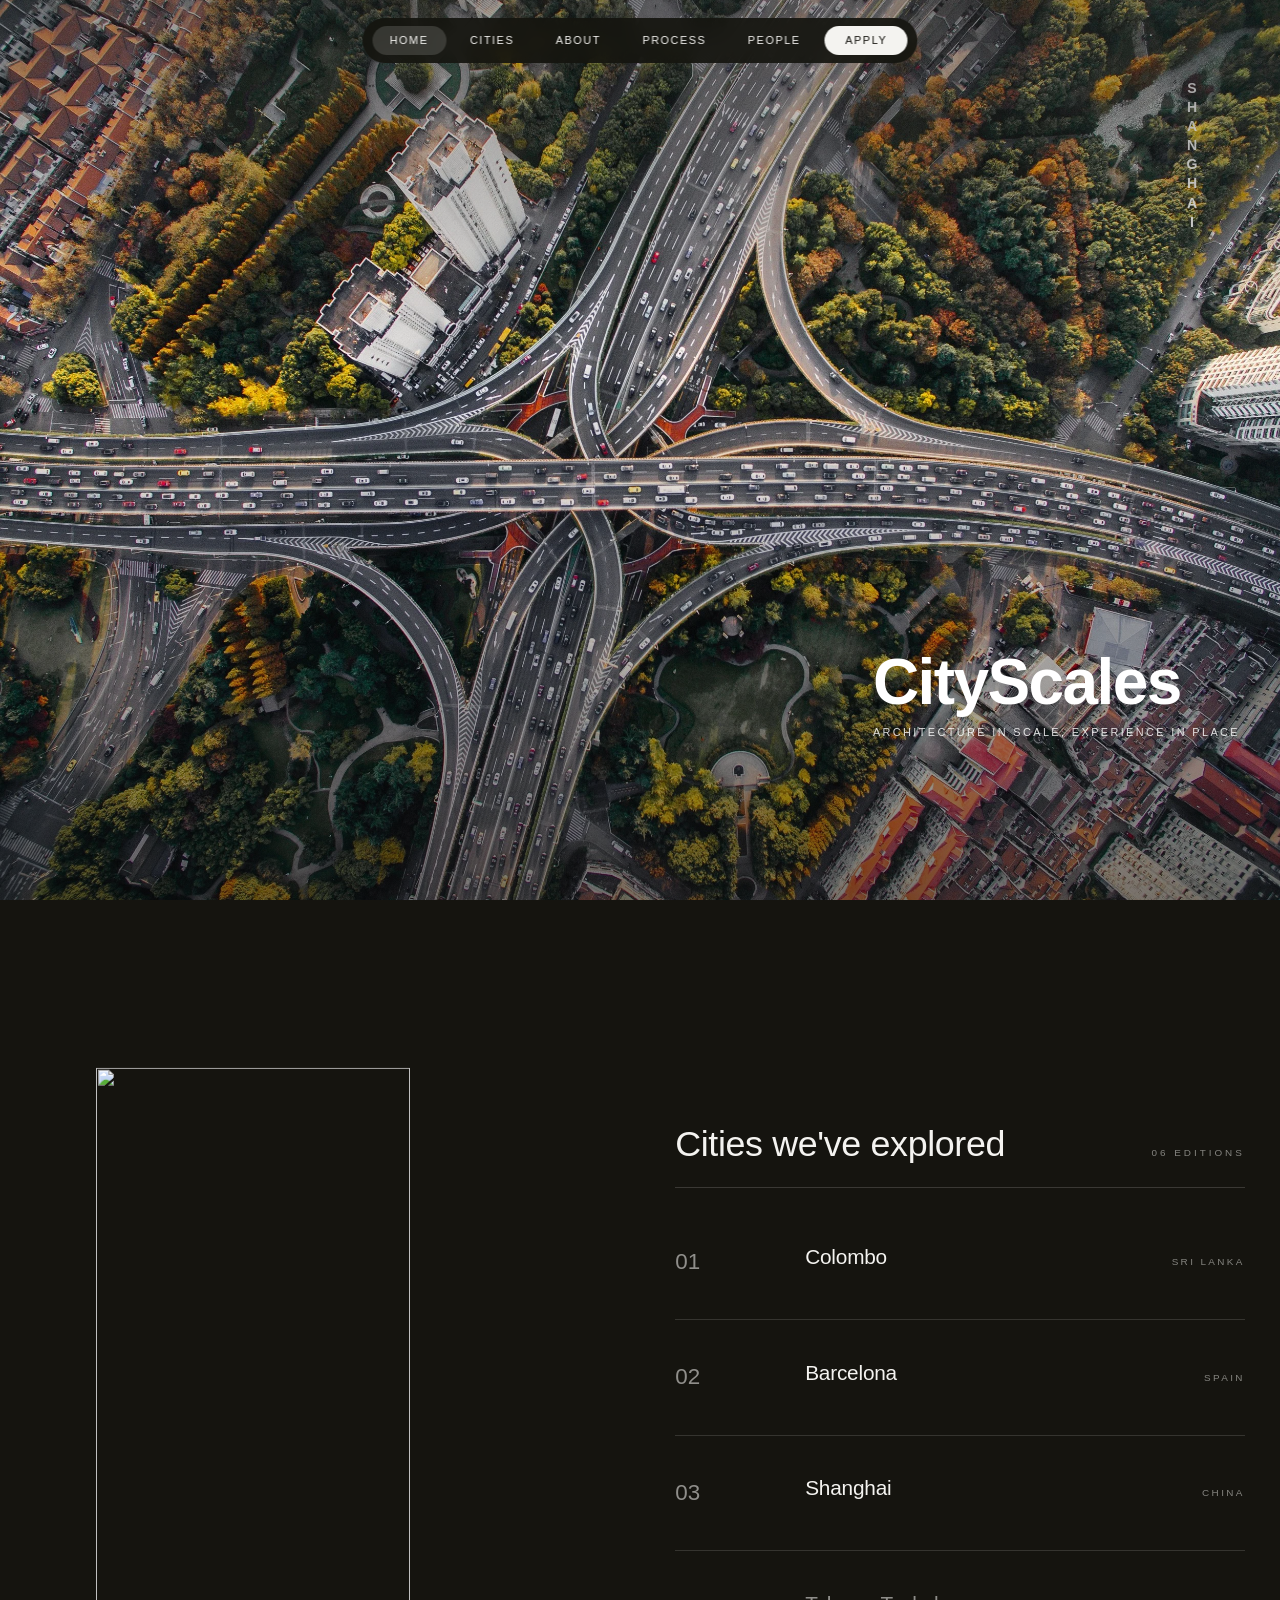
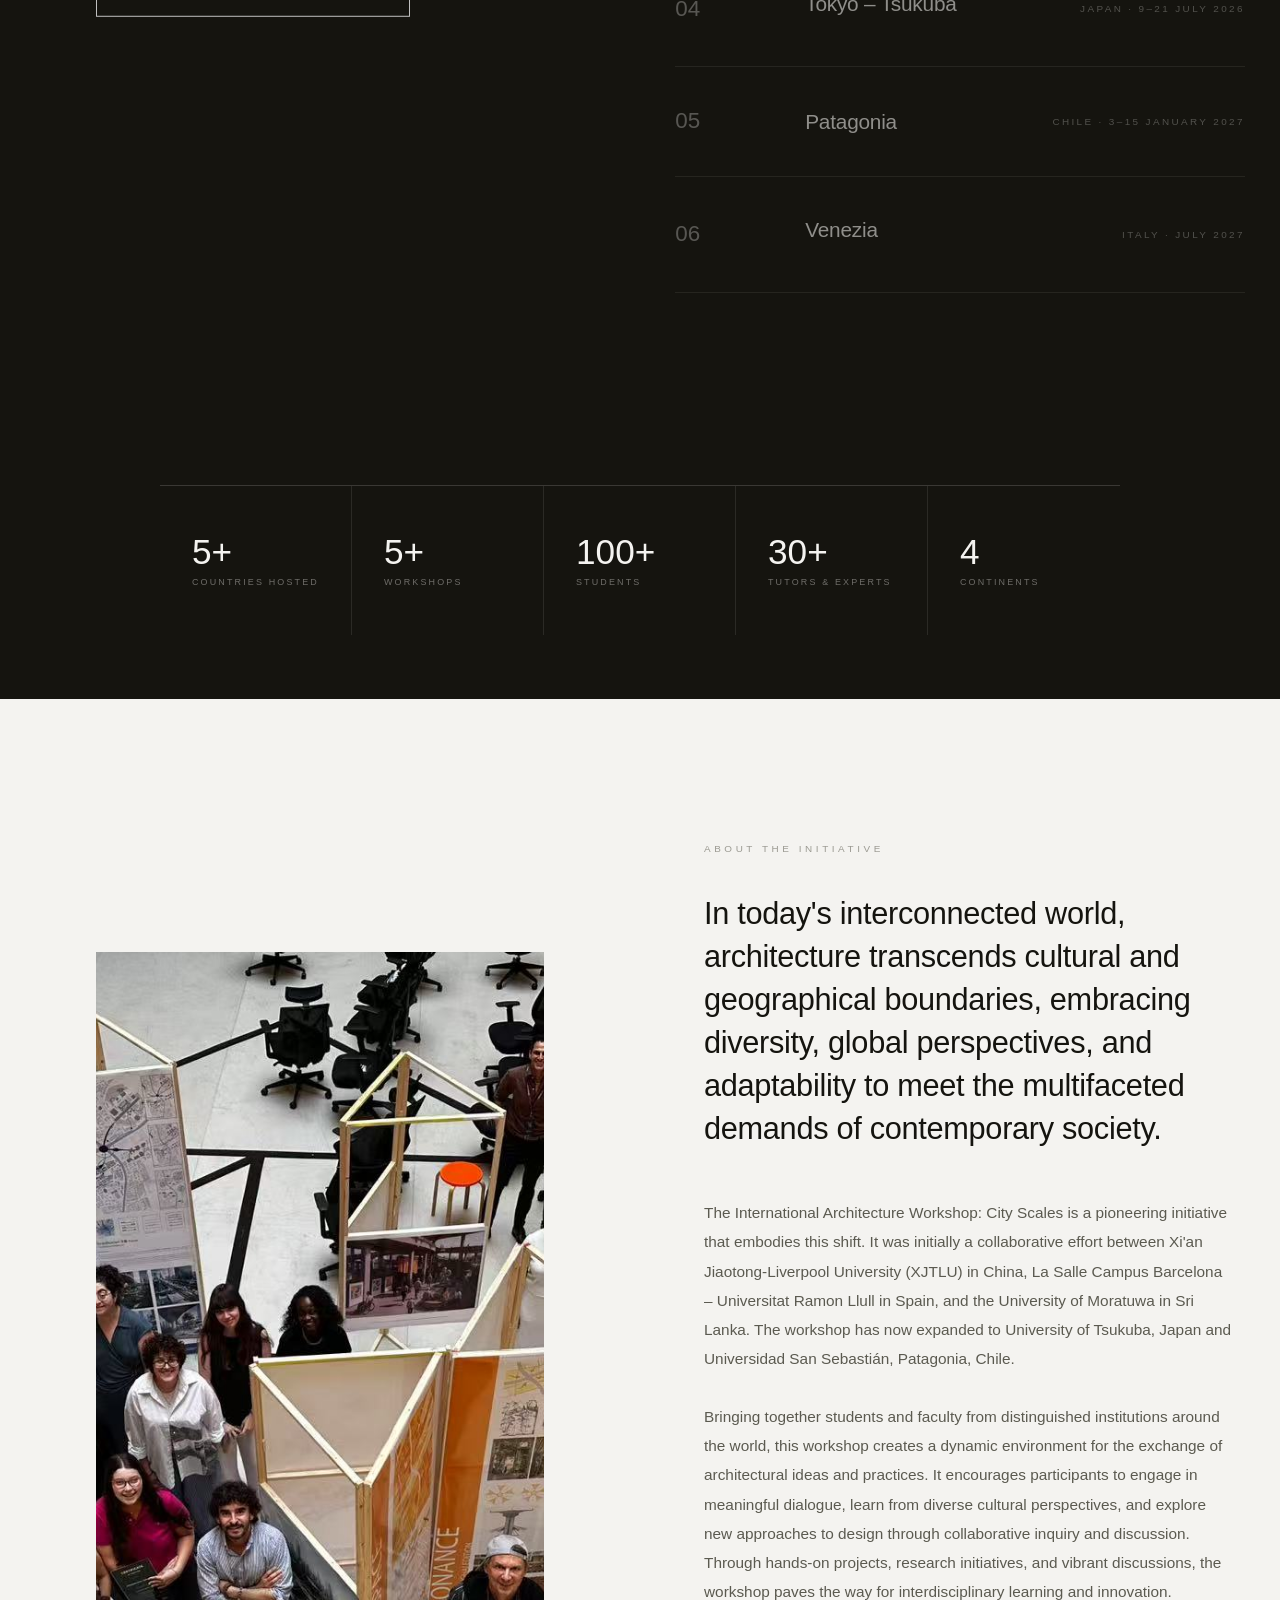
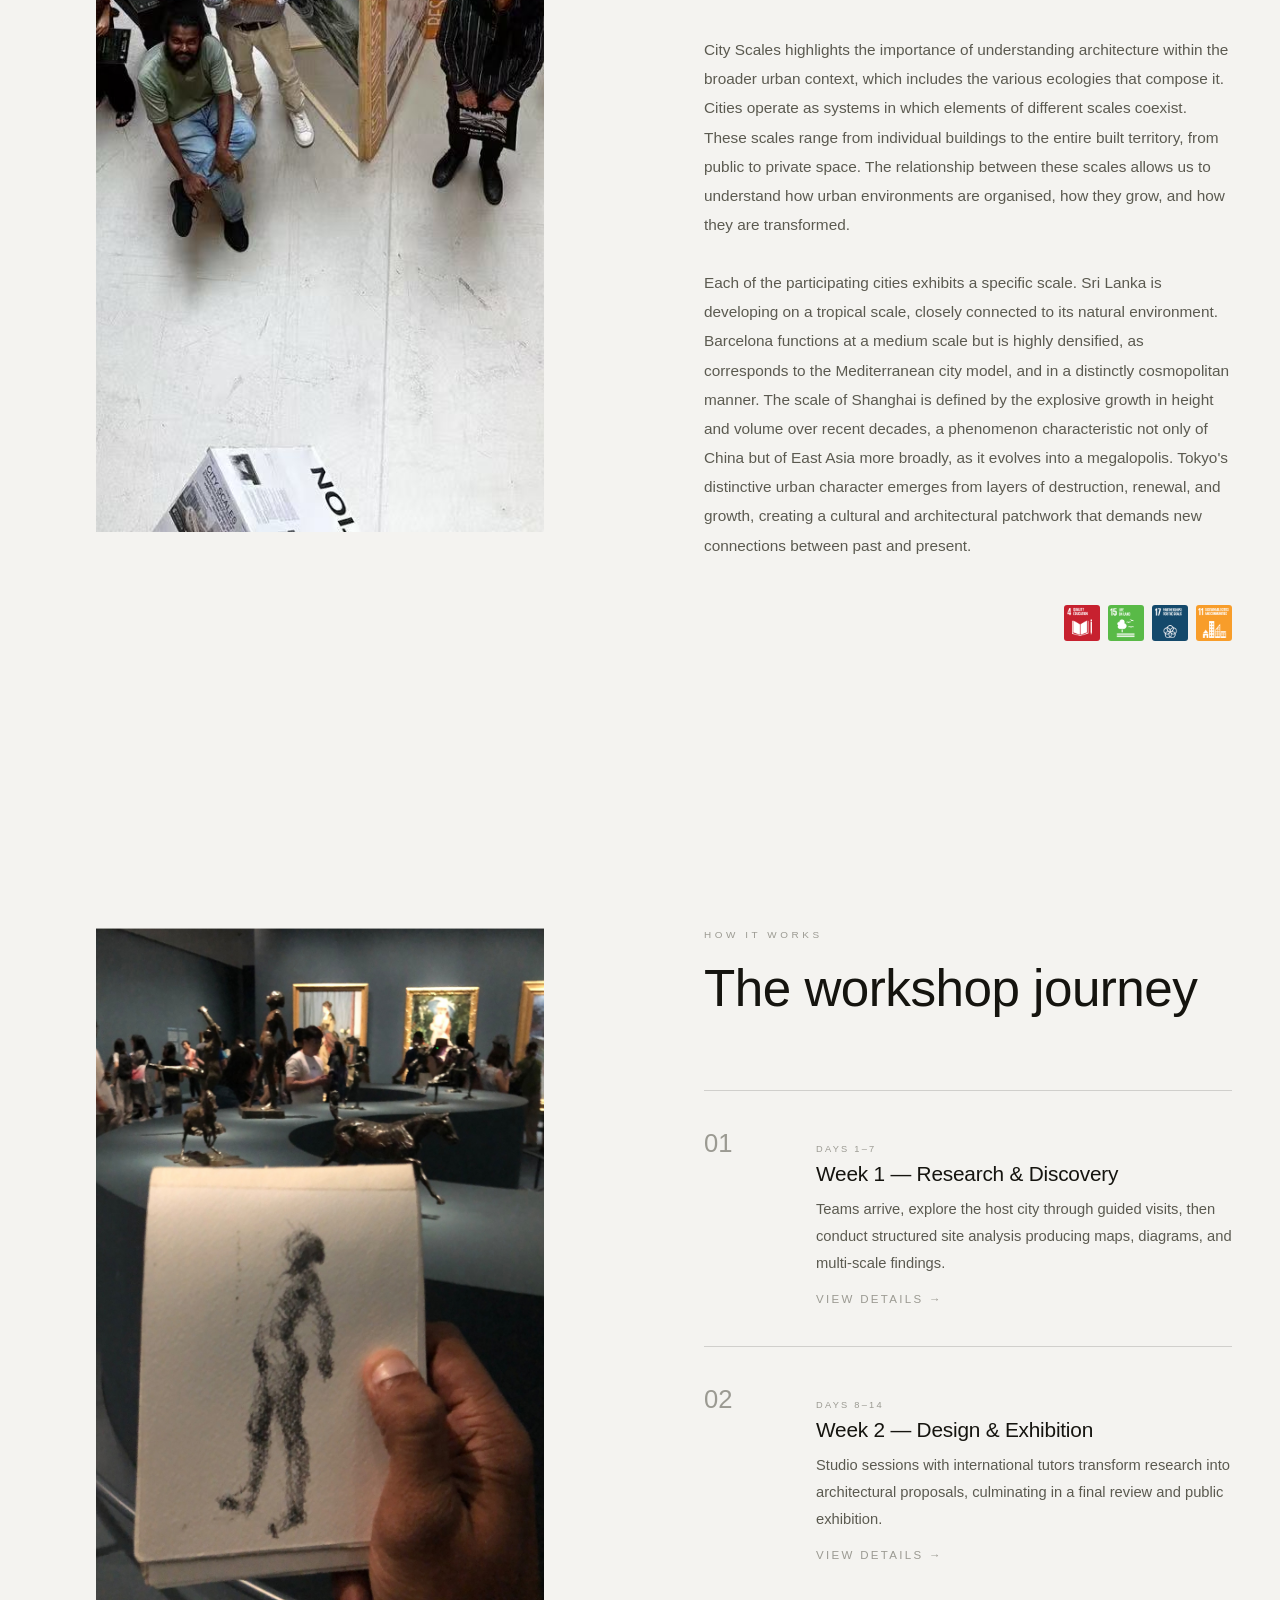
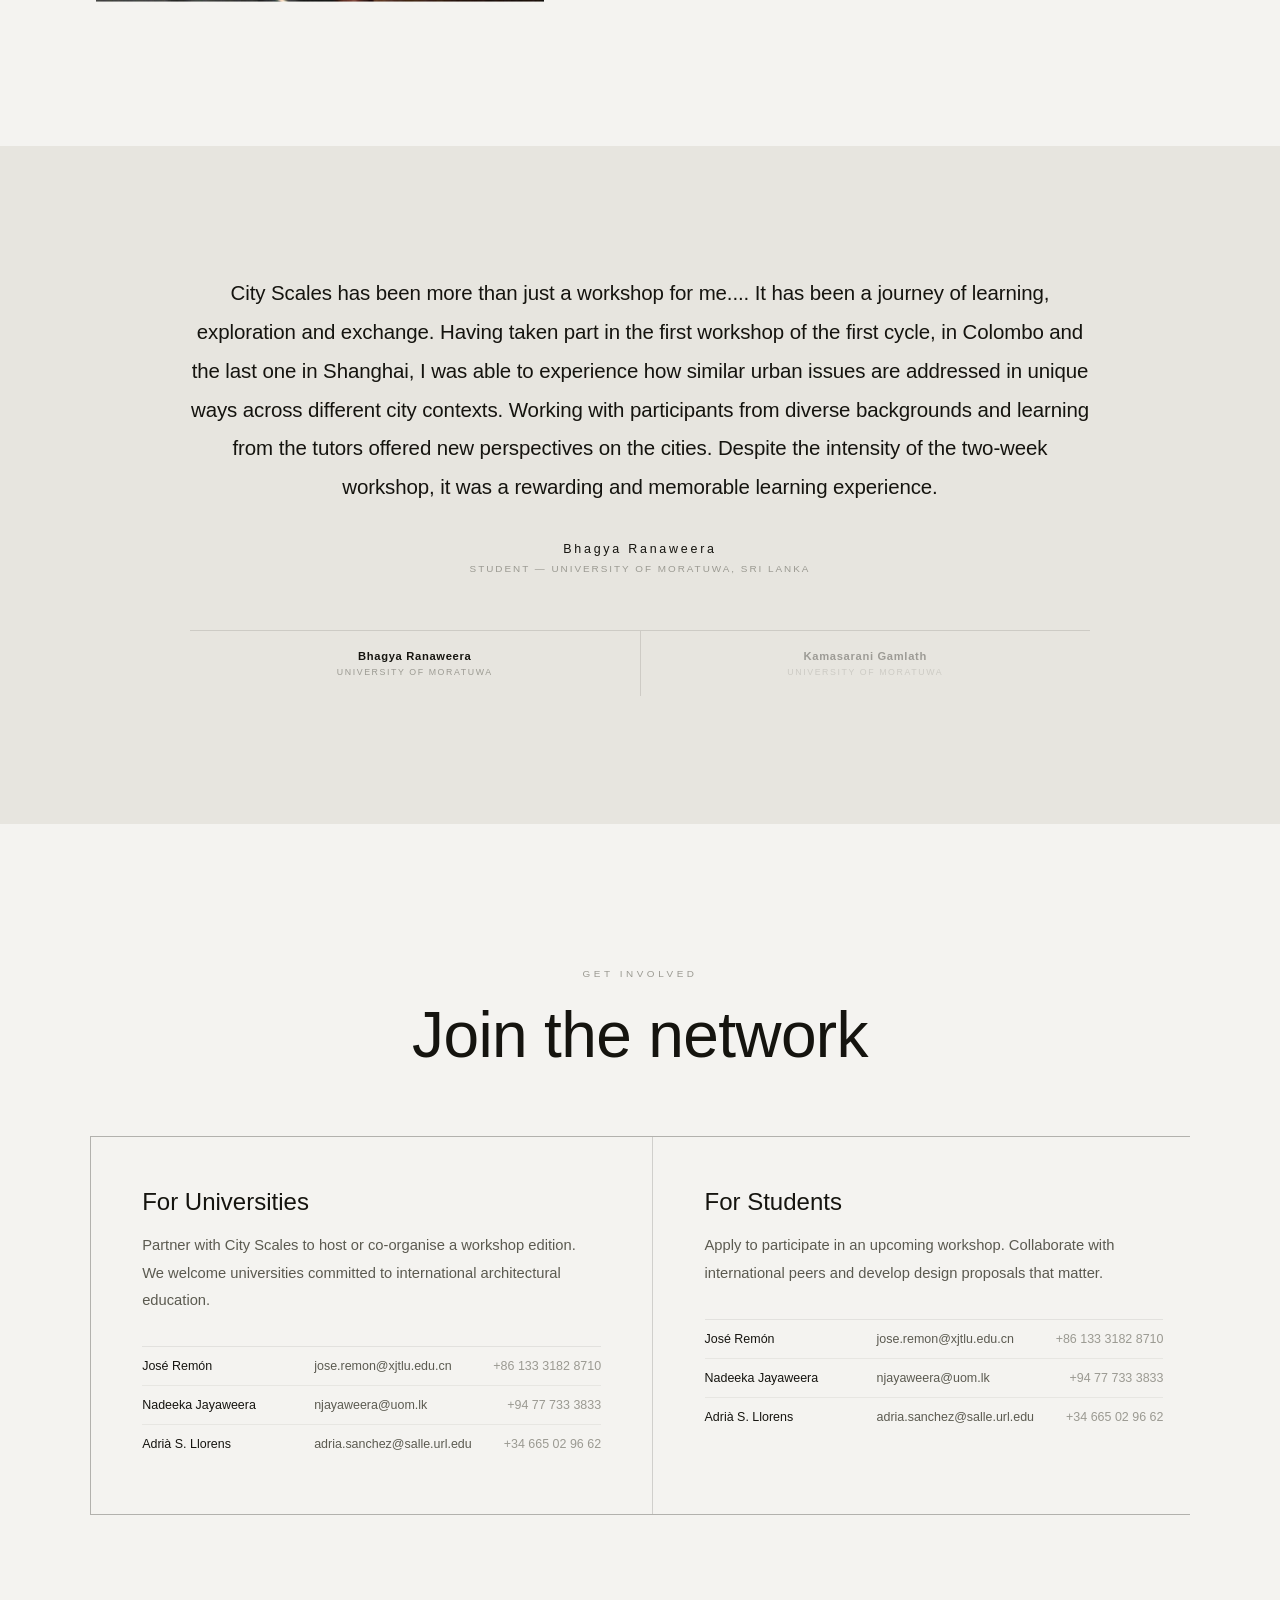
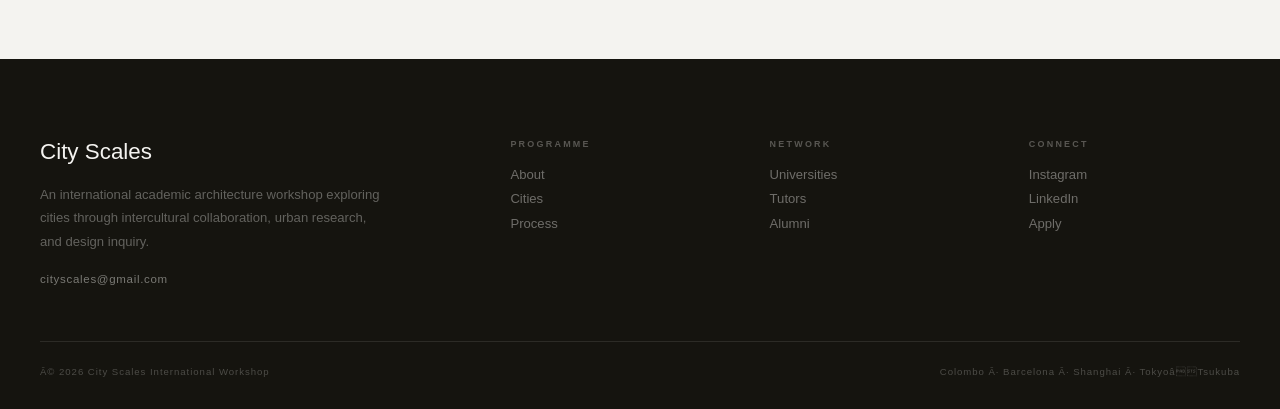
==== index.html @ 915097dc "changes" ====
﻿<!DOCTYPE html>
<html lang="en">
<head>
  <meta charset="utf-8">
  <meta name="viewport" content="width=device-width, initial-scale=1">
  <title>City Scales — International Architecture Workshop</title>
  <meta name="description" content="City Scales is an international academic architecture workshop exploring cities through intercultural collaboration, urban research, and design inquiry.">
  <style>
    *{margin:0;padding:0;box-sizing:border-box;}
    html{scroll-behavior:smooth;overflow-x:hidden;scroll-padding-top:80px;}
    body{font-family:Arial,sans-serif;background:#f4f3f0;color:#15140f;-webkit-font-smoothing:antialiased;}
    ::selection{background:#15140f;color:#f4f3f0;}

    #stats-grid > div { padding-top: 3rem !important; padding-bottom: 3rem !important; padding-left: 2rem !important; }

    @media(max-width:768px){
      /* Cities */
      #cities{grid-template-columns:1fr!important}
      #cities>div:first-child{min-height:70vw!important;padding:2rem!important}
      #cities>div:last-child{padding:3rem 1.5rem 4rem!important}
      #cities a{grid-template-columns:44px 1fr auto!important;gap:1rem!important;padding:1.6rem 0!important}

      /* Stats */
      #stats-grid{grid-template-columns:repeat(3,1fr)!important}

      /* About */
      #about{grid-template-columns:1fr!important}
      #about-img-placeholder{min-height:70vw!important;padding:2rem!important}
      #about>div:last-child{padding:3rem 1.5rem!important}

      /* Process */
      #process{grid-template-columns:1fr!important}
      #process-img-placeholder{min-height:70vw!important;padding:2rem!important}
      #process>div:last-child{padding:3rem 1.5rem!important}

      /* Quote */
      #quote-section{padding:5rem 1.5rem!important}

      /* Join */
      #join{padding:6rem 1.5rem!important}
      #join-grid{grid-template-columns:1fr!important}
      #join-grid>div{padding:2rem 1.5rem!important}

      /* Footer */
      #footer-grid{grid-template-columns:1fr 1fr!important;gap:2rem!important}
      #footer-bottom{flex-direction:column!important;gap:.6rem!important}

      /* Hero text */
      #scaleHero>div:last-child{right:1.2rem!important;bottom:12%!important}

      /* Cities — mobile: hide floating thumbs, always show descriptions */
      [data-editthumb]{display:none!important}
      [data-editdesc]{max-height:200px!important;opacity:1!important;margin-top:.5rem!important}

      /* Tap-to-expand inline image */
      .city-inline-img{display:none;width:100%;height:140px;object-fit:cover;margin-top:.8rem;transition:opacity .3s ease;}
      .city-row-open .city-inline-img{display:block;}
    }

    @media(max-width:480px){
      #navPanel{padding:.35rem!important;gap:.1rem!important}
      #navPanel a{padding:.38rem .55rem!important;font-size:.6rem!important;letter-spacing:.1em!important}
      #stats-grid{grid-template-columns:repeat(2,1fr)!important}
      #footer-grid{grid-template-columns:1fr!important}
    }

    /* ── Hamburger menu ── */
    .nav-links{display:flex;align-items:center;gap:.4rem;}
    .nav-ham{display:none;flex-direction:column;justify-content:center;gap:5px;background:none;border:none;cursor:pointer;padding:.45rem .65rem;border-radius:20px;}
    .nav-ham span{display:block;width:18px;height:1.5px;background:#f4f3f0;border-radius:2px;transition:transform .3s ease,opacity .3s ease;}
    .nav-ham.open span:nth-child(1){transform:translateY(6.5px) rotate(45deg);}
    .nav-ham.open span:nth-child(2){opacity:0;transform:scaleX(0);}
    .nav-ham.open span:nth-child(3){transform:translateY(-6.5px) rotate(-45deg);}
    #mobMenu{position:fixed;inset:0;z-index:199;background:#15140f;display:flex;flex-direction:column;justify-content:center;padding:3rem 2.5rem;opacity:0;pointer-events:none;transition:opacity .3s ease,transform .3s ease;transform:translateY(-8px);}
    #mobMenu.open{opacity:1;pointer-events:auto;transform:none;}
    .mob-link{font-family:Arial;font-weight:900;font-size:clamp(2rem,10vw,3.6rem);color:rgba(244,243,240,.65);text-decoration:none;letter-spacing:-.03em;line-height:1.15;display:block;transition:color .2s;}
    .mob-link:hover,.mob-link.mob-active{color:#f4f3f0;}
    .mob-close{position:absolute;top:1.4rem;right:1.5rem;background:none;border:none;color:rgba(244,243,240,.35);font-size:1.8rem;cursor:pointer;padding:.4rem;line-height:1;transition:color .2s;}
    .mob-close:hover{color:#f4f3f0;}
    @media(max-width:640px){
      .nav-links{display:none!important;}
      .nav-ham{display:flex!important;}
      .contact-row{flex-direction:column!important;align-items:flex-start!important;gap:.18rem!important;padding:.9rem 0!important;}
      .contact-row span{min-width:0!important;white-space:normal!important;}
    }
  </style>
</head>
<body>


<div style="background:#f4f3f0;">

<span id="top"></span>


<!-- AA-style slide-in nav: docks at top-center after scroll -->
<div id="navPanel" style="position:fixed;top:1.1rem;left:50%;z-index:100;display:flex;gap:.4rem;align-items:center;background:rgba(21,20,15,.9);backdrop-filter:blur(8px);padding:.5rem .6rem;border-radius:40px;transform:translateX(-50%);">
  <div class="nav-links" style="display:flex;gap:.4rem;align-items:center;">
    <span style="font-size:.68rem;letter-spacing:.14em;text-transform:uppercase;color:#f4f3f0;padding:.55rem 1.1rem;border-radius:30px;background:rgba(244,243,240,.15);">Home</span>
    <a href="cities.html" style="font-size:.68rem;letter-spacing:.14em;text-transform:uppercase;color:#f4f3f0;text-decoration:none;padding:.55rem 1.1rem;border-radius:30px;">Cities</a>
    <a href="#about" style="font-size:.68rem;letter-spacing:.14em;text-transform:uppercase;color:#f4f3f0;text-decoration:none;padding:.55rem 1.1rem;border-radius:30px;">About</a>
    <a href="process.html" style="font-size:.68rem;letter-spacing:.14em;text-transform:uppercase;color:#f4f3f0;text-decoration:none;padding:.55rem 1.1rem;border-radius:30px;">Process</a>
    <a href="people.html" style="font-size:.68rem;letter-spacing:.14em;text-transform:uppercase;color:#f4f3f0;text-decoration:none;padding:.55rem 1.1rem;border-radius:30px;">People</a>
    <a href="#join" style="font-size:.68rem;letter-spacing:.14em;text-transform:uppercase;color:#15140f;background:#f4f3f0;text-decoration:none;padding:.55rem 1.3rem;border-radius:30px;">Apply</a>
  </div>
  <button class="nav-ham" id="menuBtn" aria-label="Open menu"><span></span><span></span><span></span></button>
</div>

<!-- ============ HERO ============ -->
<section id="scaleHero" style="height:100vh;position:relative;overflow:hidden;">
  <div class="hero-slide" style="position:absolute;inset:0;opacity:1;transition:opacity 1.4s ease;z-index:0;">
    <img src="assets/img/cover-one.webp" alt="" style="width:100%;height:100%;object-fit:cover;">
    <div style="position:absolute;right:5rem;top:5rem;z-index:3;writing-mode:vertical-rl;text-orientation:upright;font-family:Arial;font-weight:900;font-size:clamp(.75rem,1.1vw,1rem);letter-spacing:.22em;color:rgba(255,255,255,.88);text-transform:uppercase;">SHANGHAI</div>
  </div>
  <div class="hero-slide" style="position:absolute;inset:0;opacity:0;transition:opacity 1.4s ease;z-index:0;">
    <img src="assets/img/red-mosq.jpg" alt="" style="width:100%;height:100%;object-fit:cover;">
    <div style="position:absolute;right:5rem;top:5rem;z-index:3;writing-mode:vertical-rl;text-orientation:upright;font-family:Arial;font-weight:900;font-size:clamp(.75rem,1.1vw,1rem);letter-spacing:.22em;color:rgba(255,255,255,.88);text-transform:uppercase;">COLOMBO</div>
  </div>
  <div class="hero-slide" style="position:absolute;inset:0;opacity:0;transition:opacity 1.4s ease;z-index:0;">
    <img src="assets/img/barcilona-cover.jpg" alt="" style="width:100%;height:100%;object-fit:cover;">
    <div style="position:absolute;right:5rem;top:5rem;z-index:3;writing-mode:vertical-rl;text-orientation:upright;font-family:Arial;font-weight:900;font-size:clamp(.75rem,1.1vw,1rem);letter-spacing:.22em;color:rgba(255,255,255,.88);text-transform:uppercase;">BARCELONA</div>
  </div>
  <div class="hero-slide" style="position:absolute;inset:0;opacity:0;transition:opacity 1.4s ease;z-index:0;">
    <img src="assets/img/tkyo.png" alt="" style="width:100%;height:100%;object-fit:cover;">
    <div style="position:absolute;right:5rem;top:5rem;z-index:3;writing-mode:vertical-rl;text-orientation:upright;font-family:Arial;font-weight:900;font-size:clamp(.75rem,1.1vw,1rem);letter-spacing:.22em;color:rgba(255,255,255,.88);text-transform:uppercase;">TOKYO</div>
  </div>
  <div class="hero-slide" style="position:absolute;inset:0;opacity:0;transition:opacity 1.4s ease;z-index:0;">
    <img src="assets/img/patagonia-neww.png" alt="" style="width:100%;height:100%;object-fit:cover;">
    <div style="position:absolute;right:5rem;top:5rem;z-index:3;writing-mode:vertical-rl;text-orientation:upright;font-family:Arial;font-weight:900;font-size:clamp(.75rem,1.1vw,1rem);letter-spacing:.22em;color:rgba(255,255,255,.88);text-transform:uppercase;">PATAGONIA</div>
  </div>
  <div class="hero-slide" style="position:absolute;inset:0;opacity:0;transition:opacity 1.4s ease;z-index:0;">
    <img src="assets/img/venezia.png" alt="" style="width:100%;height:100%;object-fit:cover;">
    <div style="position:absolute;right:5rem;top:5rem;z-index:3;writing-mode:vertical-rl;text-orientation:upright;font-family:Arial;font-weight:900;font-size:clamp(.75rem,1.1vw,1rem);letter-spacing:.22em;color:rgba(255,255,255,.88);text-transform:uppercase;">VENEZIA</div>
  </div>
  <div style="position:absolute;inset:0;background:linear-gradient(180deg,rgba(10,10,10,.38) 0%,rgba(10,10,10,0) 40%,rgba(10,10,10,.55) 100%);z-index:1;"></div>
  <div style="position:absolute;bottom:18%;right:2.5rem;z-index:2;text-align:left;display:inline-block;">
    <h1 style="font-family:'Aptos',Arial,sans-serif;font-weight:900;color:#fff;font-size:clamp(2rem,5vw,4.5rem);line-height:.9;letter-spacing:-.025em;white-space:nowrap;">CityScales</h1>
    <p style="font-size:clamp(.6rem,.85vw,.8rem);text-transform:uppercase;color:#fff;margin-top:.9rem;opacity:.85;letter-spacing:.22em;">Architecture in scale, Experience in place</p>
  </div>
</section>
<script>
(function(){
  var slides = document.querySelectorAll('.hero-slide');
  var current = 0;
  setInterval(function(){
    slides[current].style.opacity = '0';
    current = (current + 1) % slides.length;
    slides[current].style.opacity = '1';
  }, 5000);
})();
</script>
<!-- ============ EDITIONS (big editorial rows) ============ -->
<section id="cities" style="background:#15140f;color:#f4f3f0;display:grid;grid-template-columns:1fr 1fr;">
  <!-- full-height image left -->
  <div style="position:relative;min-height:100%;padding:5rem;">
    <img src="assets/img/group-five.jpg" alt="" style="position:absolute;top:50%;left:50%;transform:translate(-50%,-50%);width:70%;height:70%;object-fit:cover;">
  </div>
  <!-- content right -->
  <div style="padding:14rem 2.2rem 8rem;">
    <div data-reveal="" style="display:flex;justify-content:space-between;align-items:baseline;margin-bottom:1rem;border-bottom:1px solid rgba(244,243,240,.16);padding-bottom:1.4rem;">
      <h2 style="font-family:Arial;font-weight:300;font-size:clamp(1.4rem,2.8vw,2.4rem);letter-spacing:-.01em;">Cities we've explored</h2>
      <span style="font-size:.62rem;letter-spacing:.3em;text-transform:uppercase;color:rgba(244,243,240,.5);">06 Editions</span>
    </div>
          <a href="cities.html#colombo" data-editrow="" style="display:grid;grid-template-columns:90px 1fr auto;align-items:center;gap:2.5rem;padding:2.6rem 0;border-bottom:1px solid rgba(244,243,240,.14);text-decoration:none;color:inherit;position:relative;opacity:1;">
        <span style="font-family:Arial;font-weight:300;font-size:1.4rem;color:rgba(244,243,240,.55);">01</span>
        <div>
          <span style="font-family:Arial;font-weight:400;font-size:1.3rem;display:block;line-height:1.05;letter-spacing:-.01em;">Colombo</span>
          <p data-editdesc="" style="font-size:.86rem;line-height:1.6;color:rgba(244,243,240,.5);max-width:320px;margin-top:.6rem;max-height:0;overflow:hidden;opacity:0;transition:max-height .5s ease,opacity .5s ease,margin-top .5s ease;">Protecting the neighbourhood — adaptive reuse interventions to sustain the human scale in Pettah</p>
        </div>
        <span style="font-size:.62rem;letter-spacing:.24em;text-transform:uppercase;color:rgba(244,243,240,.5);justify-self:end;">Sri Lanka</span>
        <div data-editthumb="" style="position:absolute;right:0;top:50%;width:220px;height:140px;transform:translateY(-50%) scale(.9);opacity:0;pointer-events:none;transition:opacity .35s ease,transform .35s ease;will-change:opacity,transform;z-index:3;overflow:hidden;"><img src="assets/img/colombo.jpg" alt="Colombo" style="width:100%;height:100%;object-fit:cover;"></div>
      </a>
    
      <a href="cities.html#barcelona" data-editrow="" style="display:grid;grid-template-columns:90px 1fr auto;align-items:center;gap:2.5rem;padding:2.6rem 0;border-bottom:1px solid rgba(244,243,240,.14);text-decoration:none;color:inherit;position:relative;opacity:1;">
        <span style="font-family:Arial;font-weight:300;font-size:1.4rem;color:rgba(244,243,240,.55);">02</span>
        <div>
          <span style="font-family:Arial;font-weight:400;font-size:1.3rem;display:block;line-height:1.05;letter-spacing:-.01em;">Barcelona</span>
          <p data-editdesc="" style="font-size:.86rem;line-height:1.6;color:rgba(244,243,240,.5);max-width:320px;margin-top:.6rem;max-height:0;overflow:hidden;opacity:0;transition:max-height .5s ease,opacity .5s ease,margin-top .5s ease;">Living architecture within diverse urban scales across the globe</p>
        </div>
        <span style="font-size:.62rem;letter-spacing:.24em;text-transform:uppercase;color:rgba(244,243,240,.5);justify-self:end;">Spain</span>
        <div data-editthumb="" style="position:absolute;right:0;top:50%;width:220px;height:140px;transform:translateY(-50%) scale(.9);opacity:0;pointer-events:none;transition:opacity .35s ease,transform .35s ease;will-change:opacity,transform;z-index:3;overflow:hidden;"><img src="assets/img/barc-one.jpeg" alt="Barcelona" style="width:100%;height:100%;object-fit:cover;"></div>
      </a>
    
      <a href="cities.html#shanghai" data-editrow="" style="display:grid;grid-template-columns:90px 1fr auto;align-items:center;gap:2.5rem;padding:2.6rem 0;border-bottom:1px solid rgba(244,243,240,.14);text-decoration:none;color:inherit;position:relative;opacity:1;">
        <span style="font-family:Arial;font-weight:300;font-size:1.4rem;color:rgba(244,243,240,.55);">03</span>
        <div>
          <span style="font-family:Arial;font-weight:400;font-size:1.3rem;display:block;line-height:1.05;letter-spacing:-.01em;">Shanghai</span>
          <p data-editdesc="" style="font-size:.86rem;line-height:1.6;color:rgba(244,243,240,.5);max-width:320px;margin-top:.6rem;max-height:0;overflow:hidden;opacity:0;transition:max-height .5s ease,opacity .5s ease,margin-top .5s ease;">Experiencing architecture within diverse urban scales across the globe</p>
        </div>
        <span style="font-size:.62rem;letter-spacing:.24em;text-transform:uppercase;color:rgba(244,243,240,.5);justify-self:end;">China</span>
        <div data-editthumb="" style="position:absolute;right:0;top:50%;width:220px;height:140px;transform:translateY(-50%) scale(.9);opacity:0;pointer-events:none;transition:opacity .35s ease,transform .35s ease;will-change:opacity,transform;z-index:3;overflow:hidden;"><img src="assets/img/shanghai-one.jpeg" alt="Shanghai" style="width:100%;height:100%;object-fit:cover;"></div>
      </a>
    
      <a href="cities.html#tokyo" data-editrow="" style="display:grid;grid-template-columns:90px 1fr auto;align-items:center;gap:2.5rem;padding:2.6rem 0;border-bottom:1px solid rgba(244,243,240,.14);text-decoration:none;color:inherit;position:relative;opacity:.55;">
        <span style="font-family:Arial;font-weight:300;font-size:1.4rem;color:rgba(244,243,240,.55);">04</span>
        <div>
          <span style="font-family:Arial;font-weight:400;font-size:1.3rem;display:block;line-height:1.05;letter-spacing:-.01em;">Tokyo – Tsukuba</span>
          <p data-editdesc="" style="font-size:.86rem;line-height:1.6;color:rgba(244,243,240,.5);max-width:320px;margin-top:.6rem;max-height:0;overflow:hidden;opacity:0;transition:max-height .5s ease,opacity .5s ease,margin-top .5s ease;">Upcoming edition. Innovation, urban infrastructure, research institutions, and future city development.</p>
        </div>
        <span style="font-size:.62rem;letter-spacing:.24em;text-transform:uppercase;color:rgba(244,243,240,.5);justify-self:end;">Japan · 9–21 July 2026</span>
        <div data-editthumb="" style="position:absolute;right:0;top:50%;width:220px;height:140px;transform:translateY(-50%) scale(.9);background:repeating-linear-gradient(45deg,#262521 0 11px,#2f2e29 11px 22px);opacity:0;pointer-events:none;transition:opacity .4s ease,transform .4s ease;display:flex;align-items:flex-end;padding:.8rem;z-index:3;"><span style="font-size:.55rem;letter-spacing:.2em;text-transform:uppercase;color:#6a6960;">[ Tokyo – Tsukuba ]</span></div>
      </a>

      <a href="cities.html#patagonia" style="display:grid;grid-template-columns:90px 1fr auto;align-items:center;gap:2.5rem;padding:2.6rem 0;border-bottom:1px solid rgba(244,243,240,.14);text-decoration:none;color:inherit;position:relative;opacity:.55;">
        <span style="font-family:Arial;font-weight:300;font-size:1.4rem;color:rgba(244,243,240,.55);">05</span>
        <div>
          <span style="font-family:Arial;font-weight:400;font-size:1.3rem;display:block;line-height:1.05;letter-spacing:-.01em;">Patagonia</span>
        </div>
        <span style="font-size:.62rem;letter-spacing:.24em;text-transform:uppercase;color:rgba(244,243,240,.5);justify-self:end;">Chile · 3–15 January 2027</span>
      </a>

      <a href="cities.html#venezia" data-editrow="" style="display:grid;grid-template-columns:90px 1fr auto;align-items:center;gap:2.5rem;padding:2.6rem 0;border-bottom:1px solid rgba(244,243,240,.14);text-decoration:none;color:inherit;position:relative;opacity:.55;">
        <span style="font-family:Arial;font-weight:300;font-size:1.4rem;color:rgba(244,243,240,.55);">06</span>
        <div>
          <span style="font-family:Arial;font-weight:400;font-size:1.3rem;display:block;line-height:1.05;letter-spacing:-.01em;">Venezia</span>
          <p data-editdesc="" style="font-size:.86rem;line-height:1.6;color:rgba(244,243,240,.5);max-width:320px;margin-top:.6rem;max-height:0;overflow:hidden;opacity:0;transition:max-height .5s ease,opacity .5s ease,margin-top .5s ease;">Next edition. Water, infrastructure, and the urban condition of one of the world's most extraordinary cities.</p>
        </div>
        <span style="font-size:.62rem;letter-spacing:.24em;text-transform:uppercase;color:rgba(244,243,240,.5);justify-self:end;">Italy · July 2027</span>
      </a>

  </div>


</section>

<!-- ============ STATS ============ -->
<section style="background:#15140f;padding:4rem 2.2rem;">
  <div id="stats-grid" style="max-width:960px;margin:0 auto;display:grid;grid-template-columns:repeat(5,1fr);border-top:1px solid rgba(244,243,240,.16);">
    <div data-reveal="" style="padding:1.8rem 0;border-right:1px solid rgba(244,243,240,.1);padding-right:1rem;">
      <span style="font-family:Arial;font-weight:400;font-size:2.2rem;display:block;line-height:1;color:#f4f3f0;">5+</span>
      <span style="font-size:.56rem;letter-spacing:.24em;text-transform:uppercase;color:rgba(244,243,240,.4);margin-top:.5rem;display:block;">Countries Hosted</span>
    </div>
    <div data-reveal="" style="padding:1.8rem 0;border-right:1px solid rgba(244,243,240,.1);padding-right:1rem;">
      <span style="font-family:Arial;font-weight:400;font-size:2.2rem;display:block;line-height:1;color:#f4f3f0;">5+</span>
      <span style="font-size:.56rem;letter-spacing:.24em;text-transform:uppercase;color:rgba(244,243,240,.4);margin-top:.5rem;display:block;">Workshops</span>
    </div>
    <div data-reveal="" style="padding:1.8rem 0;border-right:1px solid rgba(244,243,240,.1);padding-right:1rem;">
      <span style="font-family:Arial;font-weight:400;font-size:2.2rem;display:block;line-height:1;color:#f4f3f0;">100+</span>
      <span style="font-size:.56rem;letter-spacing:.24em;text-transform:uppercase;color:rgba(244,243,240,.4);margin-top:.5rem;display:block;">Students</span>
    </div>
    <div data-reveal="" style="padding:1.8rem 0;border-right:1px solid rgba(244,243,240,.1);padding-right:1rem;">
      <span style="font-family:Arial;font-weight:400;font-size:2.2rem;display:block;line-height:1;color:#f4f3f0;">30+</span>
      <span style="font-size:.56rem;letter-spacing:.24em;text-transform:uppercase;color:rgba(244,243,240,.4);margin-top:.5rem;display:block;">Tutors & Experts</span>
    </div>
    <div data-reveal="" style="padding:1.8rem 0;">
      <span style="font-family:Arial;font-weight:400;font-size:2.2rem;display:block;line-height:1;color:#f4f3f0;">4</span>
      <span style="font-size:.56rem;letter-spacing:.24em;text-transform:uppercase;color:rgba(244,243,240,.4);margin-top:.5rem;display:block;">Continents</span>
    </div>
  </div>
</section>

<!-- ============ LEAD ============ -->
<section id="about" style="background:#f4f3f0;display:grid;grid-template-columns:1fr 1fr;">
  <!-- image placeholder left -->
  <div id="about-img-placeholder" style="position:relative;min-height:100%;background:#f4f3f0;">
    <img src="assets/img/hero-editorial.jpg" alt="" style="position:absolute;top:50%;left:50%;transform:translate(-50%,-50%);width:70%;height:70%;object-fit:cover;">
  </div>
  <!-- content right -->
  <div style="padding:9rem 3rem 9rem 4rem;">
    <span data-reveal="" style="font-size:.62rem;letter-spacing:.36em;text-transform:uppercase;color:#9b9a92;display:block;margin-bottom:2.4rem;">About the Initiative</span>
    <p data-reveal="" style="font-family:Arial;font-weight:300;font-size:clamp(1.2rem,2.4vw,2rem);line-height:1.4;letter-spacing:-.01em;color:#15140f;">In today's interconnected world, architecture transcends cultural and geographical boundaries, embracing diversity, global perspectives, and adaptability to meet the multifaceted demands of contemporary society.</p>
    <div style="margin-top:3rem;">
      <p data-reveal="" style="font-size:.96rem;line-height:1.9;color:#5b5a50;">The International Architecture Workshop: City Scales is a pioneering initiative that embodies this shift. It was initially a collaborative effort between Xi'an Jiaotong-Liverpool University (XJTLU) in China, La Salle Campus Barcelona – Universitat Ramon Llull in Spain, and the University of Moratuwa in Sri Lanka. The workshop has now expanded to University of Tsukuba, Japan and Universidad San Sebastián, Patagonia, Chile.</p>
      <p data-reveal="" style="font-size:.96rem;line-height:1.9;color:#5b5a50;margin-top:1.8rem;">Bringing together students and faculty from distinguished institutions around the world, this workshop creates a dynamic environment for the exchange of architectural ideas and practices. It encourages participants to engage in meaningful dialogue, learn from diverse cultural perspectives, and explore new approaches to design through collaborative inquiry and discussion. Through hands-on projects, research initiatives, and vibrant discussions, the workshop paves the way for interdisciplinary learning and innovation.</p>
<p data-reveal="" style="font-size:.96rem;line-height:1.9;color:#5b5a50;margin-top:1.8rem;">City Scales highlights the importance of understanding architecture within the broader urban context, which includes the various ecologies that compose it. Cities operate as systems in which elements of different scales coexist. These scales range from individual buildings to the entire built territory, from public to private space. The relationship between these scales allows us to understand how urban environments are organised, how they grow, and how they are transformed.</p>
      <p data-reveal="" style="font-size:.96rem;line-height:1.9;color:#5b5a50;margin-top:1.8rem;">Each of the participating cities exhibits a specific scale. Sri Lanka is developing on a tropical scale, closely connected to its natural environment. Barcelona functions at a medium scale but is highly densified, as corresponds to the Mediterranean city model, and in a distinctly cosmopolitan manner. The scale of Shanghai is defined by the explosive growth in height and volume over recent decades, a phenomenon characteristic not only of China but of East Asia more broadly, as it evolves into a megalopolis. Tokyo's distinctive urban character emerges from layers of destruction, renewal, and growth, creating a cultural and architectural patchwork that demands new connections between past and present.</p>
      <div data-reveal style="display:flex;align-items:center;gap:.5rem;flex-wrap:wrap;margin-top:2.8rem;justify-content:flex-end;">
        <img src="assets/img/sdg-one.jpg" alt="SDG 1" style="width:36px;height:36px;object-fit:cover;border-radius:3px;">
        <img src="assets/img/sdg-two.jpg" alt="SDG 2" style="width:36px;height:36px;object-fit:cover;border-radius:3px;">
        <img src="assets/img/sdg-three.jpg" alt="SDG 3" style="width:36px;height:36px;object-fit:cover;border-radius:3px;">
        <img src="assets/img/sdg-four.jpg" alt="SDG 4" style="width:36px;height:36px;object-fit:cover;border-radius:3px;">
      </div>
    </div>
  </div>
</section>

<!-- ============ PROCESS (timeline) ============ -->
<section id="process" style="background:#f4f3f0;display:grid;grid-template-columns:1fr 1fr;">
  <!-- image placeholder left -->
  <div id="process-img-placeholder" style="position:relative;min-height:100%;background:#f4f3f0;">
    <img src="assets/img/workshop-journey.jpeg" alt="" style="position:absolute;top:50%;left:50%;transform:translate(-50%,-50%);width:70%;height:70%;object-fit:cover;">
  </div>
  <!-- content right -->
  <div style="padding:9rem 3rem 9rem 4rem;">
    <div data-reveal="" style="margin-bottom:4.5rem;">
      <span style="font-size:.62rem;letter-spacing:.36em;text-transform:uppercase;color:#9b9a92;display:block;margin-bottom:1.2rem;">How It Works</span>
      <h2 style="font-family:Arial;font-weight:300;font-size:clamp(2rem,4vw,3.4rem);letter-spacing:-.01em;">The workshop journey</h2>
    </div>
    <a href="process.html#week1" data-reveal="" style="display:grid;grid-template-columns:80px 1fr;gap:2rem;align-items:baseline;padding:2.4rem 0;border-top:1px solid rgba(21,20,15,.16);text-decoration:none;color:inherit;cursor:pointer;transition:opacity .25s ease;" onmouseenter="this.style.opacity='.7'" onmouseleave="this.style.opacity='1'">
      <span style="font-family:Arial;font-weight:300;font-size:1.6rem;color:#9b9a92;">01</span>
      <div>
        <span style="font-size:.58rem;letter-spacing:.24em;text-transform:uppercase;color:#9b9a92;display:block;margin-bottom:.5rem;">Days 1–7</span>
        <h3 style="font-family:Arial;font-weight:500;font-size:1.3rem;letter-spacing:-.01em;">Week 1 — Research &amp; Discovery</h3>
        <p style="font-size:.92rem;line-height:1.85;color:#5b5a50;margin-top:.6rem;">Teams arrive, explore the host city through guided visits, then conduct structured site analysis producing maps, diagrams, and multi-scale findings.</p>
        <span style="font-size:.72rem;letter-spacing:.2em;text-transform:uppercase;color:#9b9a92;margin-top:1rem;display:inline-block;">View details &rarr;</span>
      </div>
    </a>
    <a href="process.html#week2" data-reveal="" style="display:grid;grid-template-columns:80px 1fr;gap:2rem;align-items:baseline;padding:2.4rem 0;border-top:1px solid rgba(21,20,15,.16);text-decoration:none;color:inherit;cursor:pointer;transition:opacity .25s ease;" onmouseenter="this.style.opacity='.7'" onmouseleave="this.style.opacity='1'">
      <span style="font-family:Arial;font-weight:300;font-size:1.6rem;color:#9b9a92;">02</span>
      <div>
        <span style="font-size:.58rem;letter-spacing:.24em;text-transform:uppercase;color:#9b9a92;display:block;margin-bottom:.5rem;">Days 8–14</span>
        <h3 style="font-family:Arial;font-weight:500;font-size:1.3rem;letter-spacing:-.01em;">Week 2 — Design &amp; Exhibition</h3>
        <p style="font-size:.92rem;line-height:1.85;color:#5b5a50;margin-top:.6rem;">Studio sessions with international tutors transform research into architectural proposals, culminating in a final review and public exhibition.</p>
        <span style="font-size:.72rem;letter-spacing:.2em;text-transform:uppercase;color:#9b9a92;margin-top:1rem;display:inline-block;">View details &rarr;</span>
      </div>
    </a>
  </div>
</section>

<!-- ============ QUOTE ============ -->
<section style="padding:8rem 2.2rem;background:#e7e5df;overflow:hidden;">
  <div style="max-width:900px;margin:0 auto;text-align:center;position:relative;">

    <!-- Slide 1 -->
    <div class="qs-slide" style="transition:opacity .9s ease;opacity:1;">
      <blockquote style="font-family:Arial;font-weight:300;font-size:clamp(1rem,1.6vw,1.3rem);line-height:1.9;color:#15140f;letter-spacing:-.005em;">City Scales has been more than just a workshop for me.... It has been a journey of learning, exploration and exchange. Having taken part in the first workshop of the first cycle, in Colombo and the last one in Shanghai, I was able to experience how similar urban issues are addressed in unique ways across different city contexts. Working with participants from diverse backgrounds and learning from the tutors offered new perspectives on the cities. Despite the intensity of the two-week workshop, it was a rewarding and memorable learning experience.</blockquote>
      <cite style="display:block;margin-top:2.2rem;font-style:normal;"><span style="display:block;font-size:.78rem;letter-spacing:.22em;color:#15140f;font-weight:500;">Bhagya Ranaweera</span><span style="display:block;font-size:.62rem;letter-spacing:.2em;text-transform:uppercase;color:#9b9a92;margin-top:.4rem;">Student — University of Moratuwa, Sri Lanka</span></cite>
    </div>

    <!-- Slide 2 -->
    <div class="qs-slide" style="transition:opacity .9s ease;opacity:0;position:absolute;top:0;left:0;width:100%;">
      <blockquote style="font-family:Arial;font-weight:300;font-size:clamp(1rem,1.6vw,1.3rem);line-height:1.9;color:#15140f;letter-spacing:-.005em;">Participating in City Scales was one of the most rewarding experiences of my academic journey. Exploring different cities with an international team taught me that every place has its own identity, yet many urban challenges are shared. The friendships, cultural exchange, and collaborative learning made the workshop truly unforgettable.</blockquote>
      <cite style="display:block;margin-top:2.2rem;font-style:normal;"><span style="display:block;font-size:.78rem;letter-spacing:.22em;color:#15140f;font-weight:500;">Kamasarani Gamlath</span><span style="display:block;font-size:.62rem;letter-spacing:.2em;text-transform:uppercase;color:#9b9a92;margin-top:.4rem;">Student — University of Moratuwa, Sri Lanka</span></cite>
    </div>

    <!-- Name switchers -->
    <div style="display:flex;justify-content:center;align-items:center;gap:0;margin-top:3.5rem;position:relative;z-index:2;border-top:1px solid rgba(21,20,15,.12);">
      <button class="qs-dot" style="flex:1;padding:1.2rem 1.5rem;border:none;border-right:1px solid rgba(21,20,15,.12);background:transparent;cursor:pointer;transition:background .3s,opacity .3s;opacity:1;">
        <span style="display:block;font-size:.7rem;font-weight:600;letter-spacing:.06em;color:#15140f;font-family:Arial;">Bhagya Ranaweera</span>
        <span style="display:block;font-size:.55rem;letter-spacing:.18em;text-transform:uppercase;color:#9b9a92;margin-top:.3rem;">University of Moratuwa</span>
      </button>
      <button class="qs-dot" style="flex:1;padding:1.2rem 1.5rem;border:none;background:transparent;cursor:pointer;transition:background .3s,opacity .3s;opacity:.35;">
        <span style="display:block;font-size:.7rem;font-weight:600;letter-spacing:.06em;color:#15140f;font-family:Arial;">Kamasarani Gamlath</span>
        <span style="display:block;font-size:.55rem;letter-spacing:.18em;text-transform:uppercase;color:#9b9a92;margin-top:.3rem;">University of Moratuwa</span>
      </button>
    </div>

  </div>
</section>

<script>
(function(){
  const slides = document.querySelectorAll('.qs-slide');
  const dots   = document.querySelectorAll('.qs-dot');
  let current  = 0;
  let timer;

  function goTo(n) {
    slides[current].style.opacity = '0';
    dots[current].style.opacity   = '.35';
    current = n;
    slides[current].style.opacity = '1';
    dots[current].style.opacity   = '1';
  }

  function next() { goTo((current + 1) % slides.length); }

  dots.forEach((dot, i) => dot.addEventListener('click', () => { clearInterval(timer); goTo(i); timer = setInterval(next, 7000); }));

  timer = setInterval(next, 7000);
})();
</script>

<!-- ============ JOIN ============ -->
<section id="join" style="padding:9rem 2.2rem;background:#f4f3f0;">
  <div style="max-width:1100px;margin:0 auto;">
    <div data-reveal="" style="text-align:center;margin-bottom:4rem;">
      <span style="font-size:.62rem;letter-spacing:.36em;text-transform:uppercase;color:#9b9a92;display:block;margin-bottom:1.2rem;">Get Involved</span>
      <h2 style="font-family:Arial;font-weight:300;font-size:clamp(2.4rem,5vw,4rem);letter-spacing:-.01em;">Join the network</h2>
    </div>
    <div id="join-grid" style="display:grid;grid-template-columns:1fr 1fr;gap:1px;background:rgba(21,20,15,.16);border:1px solid rgba(21,20,15,.16);">
      <div data-reveal="" style="background:#f4f3f0;padding:3.2rem;">
        <h3 style="font-family:Arial;font-weight:500;font-size:1.5rem;margin-bottom:1rem;">For Universities</h3>
        <p style="font-size:.92rem;line-height:1.85;color:#5b5a50;margin-bottom:2rem;">Partner with City Scales to host or co-organise a workshop edition. We welcome universities committed to international architectural education.</p>
        <div style="display:flex;flex-direction:column;gap:0;border-top:1px solid rgba(21,20,15,.08);">
          <div class="contact-row" style="display:flex;align-items:center;gap:2rem;padding:.75rem 0;border-bottom:1px solid rgba(21,20,15,.06);">
            <span style="font-size:.78rem;color:#15140f;min-width:140px;">José Remón</span>
            <span style="font-size:.78rem;color:#5b5a50;flex:1;">jose.remon@xjtlu.edu.cn</span>
            <span style="font-size:.78rem;color:#9b9a92;white-space:nowrap;">+86 133 3182 8710</span>
          </div>
          <div class="contact-row" style="display:flex;align-items:center;gap:2rem;padding:.75rem 0;border-bottom:1px solid rgba(21,20,15,.06);">
            <span style="font-size:.78rem;color:#15140f;min-width:140px;">Nadeeka Jayaweera</span>
            <span style="font-size:.78rem;color:#5b5a50;flex:1;">njayaweera@uom.lk</span>
            <span style="font-size:.78rem;color:#9b9a92;white-space:nowrap;">+94 77 733 3833</span>
          </div>
          <div class="contact-row" style="display:flex;align-items:center;gap:2rem;padding:.75rem 0;">
            <span style="font-size:.78rem;color:#15140f;min-width:140px;">Adrià S. Llorens</span>
            <span style="font-size:.78rem;color:#5b5a50;flex:1;">adria.sanchez@salle.url.edu</span>
            <span style="font-size:.78rem;color:#9b9a92;white-space:nowrap;">+34 665 02 96 62</span>
          </div>
        </div>
      </div>
      <div data-reveal="" style="background:#f4f3f0;padding:3.2rem;">
        <h3 style="font-family:Arial;font-weight:500;font-size:1.5rem;margin-bottom:1rem;">For Students</h3>
        <p style="font-size:.92rem;line-height:1.85;color:#5b5a50;margin-bottom:2rem;">Apply to participate in an upcoming workshop. Collaborate with international peers and develop design proposals that matter.</p>
        <div style="display:flex;flex-direction:column;gap:0;border-top:1px solid rgba(21,20,15,.08);">
          <div class="contact-row" style="display:flex;align-items:center;gap:2rem;padding:.75rem 0;border-bottom:1px solid rgba(21,20,15,.06);">
            <span style="font-size:.78rem;color:#15140f;min-width:140px;">José Remón</span>
            <span style="font-size:.78rem;color:#5b5a50;flex:1;">jose.remon@xjtlu.edu.cn</span>
            <span style="font-size:.78rem;color:#9b9a92;white-space:nowrap;">+86 133 3182 8710</span>
          </div>
          <div class="contact-row" style="display:flex;align-items:center;gap:2rem;padding:.75rem 0;border-bottom:1px solid rgba(21,20,15,.06);">
            <span style="font-size:.78rem;color:#15140f;min-width:140px;">Nadeeka Jayaweera</span>
            <span style="font-size:.78rem;color:#5b5a50;flex:1;">njayaweera@uom.lk</span>
            <span style="font-size:.78rem;color:#9b9a92;white-space:nowrap;">+94 77 733 3833</span>
          </div>
          <div class="contact-row" style="display:flex;align-items:center;gap:2rem;padding:.75rem 0;">
            <span style="font-size:.78rem;color:#15140f;min-width:140px;">Adrià S. Llorens</span>
            <span style="font-size:.78rem;color:#5b5a50;flex:1;">adria.sanchez@salle.url.edu</span>
            <span style="font-size:.78rem;color:#9b9a92;white-space:nowrap;">+34 665 02 96 62</span>
          </div>
        </div>
      </div>
    </div>
  </div>
</section>

<!-- ============ FOOTER ============ -->
<footer style="background:#15140f;color:rgba(244,243,240,.45);padding:5rem 2.2rem 2rem;">
  <div id="footer-grid" style="max-width:1200px;margin:0 auto;display:grid;grid-template-columns:2fr 1fr 1fr 1fr;gap:3rem;margin-bottom:3.5rem;">
    <div>
      <a href="#top" style="font-family:Arial;font-weight:500;font-size:1.4rem;color:#f4f3f0;text-decoration:none;">City Scales</a>
      <p style="font-size:.82rem;line-height:1.8;margin-top:1.1rem;color:rgba(244,243,240,.35);max-width:340px;">An international academic architecture workshop exploring cities through intercultural collaboration, urban research, and design inquiry.</p>
      <a href="mailto:cityscales@gmail.com" style="font-size:.72rem;letter-spacing:.06em;color:rgba(244,243,240,.45);text-decoration:none;margin-top:1.2rem;display:block;">cityscales@gmail.com</a>
    </div>
    <div><h4 style="font-size:.56rem;letter-spacing:.25em;text-transform:uppercase;color:rgba(244,243,240,.3);margin-bottom:1.1rem;">Programme</h4><div style="display:flex;flex-direction:column;gap:.6rem;"><a href="#about" style="font-size:.82rem;color:rgba(244,243,240,.4);text-decoration:none;">About</a><a href="#cities" style="font-size:.82rem;color:rgba(244,243,240,.4);text-decoration:none;">Cities</a><a href="#process" style="font-size:.82rem;color:rgba(244,243,240,.4);text-decoration:none;">Process</a></div></div>
    <div><h4 style="font-size:.56rem;letter-spacing:.25em;text-transform:uppercase;color:rgba(244,243,240,.3);margin-bottom:1.1rem;">Network</h4><div style="display:flex;flex-direction:column;gap:.6rem;"><a href="#" style="font-size:.82rem;color:rgba(244,243,240,.4);text-decoration:none;">Universities</a><a href="#" style="font-size:.82rem;color:rgba(244,243,240,.4);text-decoration:none;">Tutors</a><a href="#" style="font-size:.82rem;color:rgba(244,243,240,.4);text-decoration:none;">Alumni</a></div></div>
    <div><h4 style="font-size:.56rem;letter-spacing:.25em;text-transform:uppercase;color:rgba(244,243,240,.3);margin-bottom:1.1rem;">Connect</h4><div style="display:flex;flex-direction:column;gap:.6rem;"><a href="#" style="font-size:.82rem;color:rgba(244,243,240,.4);text-decoration:none;">Instagram</a><a href="#" style="font-size:.82rem;color:rgba(244,243,240,.4);text-decoration:none;">LinkedIn</a><a href="#join" style="font-size:.82rem;color:rgba(244,243,240,.4);text-decoration:none;">Apply</a></div></div>
  </div>
  <div id="footer-bottom" style="max-width:1200px;margin:0 auto;border-top:1px solid rgba(244,243,240,.1);padding-top:1.5rem;display:flex;justify-content:space-between;font-size:.6rem;letter-spacing:.1em;color:rgba(244,243,240,.25);">
    <span>Â© 2026 City Scales International Workshop</span>
    <span>Colombo Â· Barcelona Â· Shanghai Â· TokyoâTsukuba</span>
  </div>
</footer>



</div>
</x-dc>

<script>
document.addEventListener('DOMContentLoaded', function() {

  const navPanel = document.getElementById('navPanel');

  // ---- Nav pill hover ----
  navPanel.querySelectorAll('a').forEach(a => {
    if (a.style.background) return;
    a.addEventListener('mouseenter', () => a.style.background = 'rgba(244,243,240,.14)');
    a.addEventListener('mouseleave', () => a.style.background = 'transparent');
  });

  // ---- Scroll-reveal for content sections ----
  const io = new IntersectionObserver((es) => {
    es.forEach(e => {
      if (e.isIntersecting) {
        e.target.style.opacity = '1';
        e.target.style.transform = 'none';
        io.unobserve(e.target);
      }
    });
  }, {threshold: 0.1, rootMargin: '0px 0px -6% 0px'});

  document.querySelectorAll('[data-reveal]').forEach(el => {
    el.style.opacity = '0';
    el.style.transform = 'translateY(24px)';
    el.style.transition = 'opacity .9s cubic-bezier(.22,1,.36,1), transform .9s cubic-bezier(.22,1,.36,1)';
    io.observe(el);
  });

  // ---- Edition row hover ----
  const isMobile = window.matchMedia('(max-width:768px)').matches;

  document.querySelectorAll('[data-editrow]').forEach(row => {
    const desc = row.querySelector('[data-editdesc]');
    const thumb = row.querySelector('[data-editthumb]');

    if (isMobile) {
      // inject inline image once from thumb src
      const thumbImg = thumb && thumb.querySelector('img');
      if (thumbImg && desc) {
        const inlineImg = document.createElement('img');
        inlineImg.src = thumbImg.src;
        inlineImg.className = 'city-inline-img';
        desc.parentNode.insertBefore(inlineImg, desc.nextSibling);
      }
      // tap to toggle open/close
      row.addEventListener('click', (e) => {
        e.preventDefault();
        const isOpen = row.classList.contains('city-row-open');
        // close all
        document.querySelectorAll('[data-editrow].city-row-open').forEach(r => r.classList.remove('city-row-open'));
        if (!isOpen) row.classList.add('city-row-open');
      });
    } else {
      row.addEventListener('mouseenter', () => {
        if (desc) { desc.style.maxHeight = '120px'; desc.style.opacity = '1'; desc.style.marginTop = '.8rem'; }
        if (thumb) { thumb.style.opacity = '1'; thumb.style.transform = 'translateY(-50%) scale(1)'; }
      });
      row.addEventListener('mouseleave', () => {
        if (desc) { desc.style.maxHeight = '0'; desc.style.opacity = '0'; desc.style.marginTop = '0'; }
        if (thumb) { thumb.style.opacity = '0'; thumb.style.transform = 'translateY(-50%) scale(.9)'; }
      });
    }
  });

});
</script>

<!-- Mobile Menu Overlay -->
<div id="mobMenu">
  <button class="mob-close" id="mobClose" aria-label="Close menu">✕</button>
  <nav style="display:flex;flex-direction:column;gap:1.8rem;margin-bottom:3rem;">
    <a href="index.html" class="mob-link mob-active">Home</a>
    <a href="cities.html" class="mob-link">Cities</a>
    <a href="#about" class="mob-link">About</a>
    <a href="process.html" class="mob-link">Process</a>
    <a href="people.html" class="mob-link">People</a>
  </nav>
  <a href="#join" style="display:inline-block;font-size:.7rem;letter-spacing:.2em;text-transform:uppercase;background:#f4f3f0;color:#15140f;padding:.9rem 2.2rem;border-radius:30px;font-family:Arial;font-weight:700;text-decoration:none;">Apply Now</a>
  <div style="position:absolute;bottom:2.5rem;left:2.5rem;font-size:.58rem;letter-spacing:.22em;text-transform:uppercase;color:rgba(244,243,240,.18);">City Scales International</div>
</div>
<script>
(function(){
  var btn=document.getElementById('menuBtn'),menu=document.getElementById('mobMenu'),cls=document.getElementById('mobClose');
  function open(){menu.classList.add('open');btn.classList.add('open');document.body.style.overflow='hidden';}
  function close(){menu.classList.remove('open');btn.classList.remove('open');document.body.style.overflow='';}
  btn.addEventListener('click',open);
  cls.addEventListener('click',close);
  menu.querySelectorAll('.mob-link').forEach(function(l){l.addEventListener('click',close);});
})();
</script>
</body>
</html>
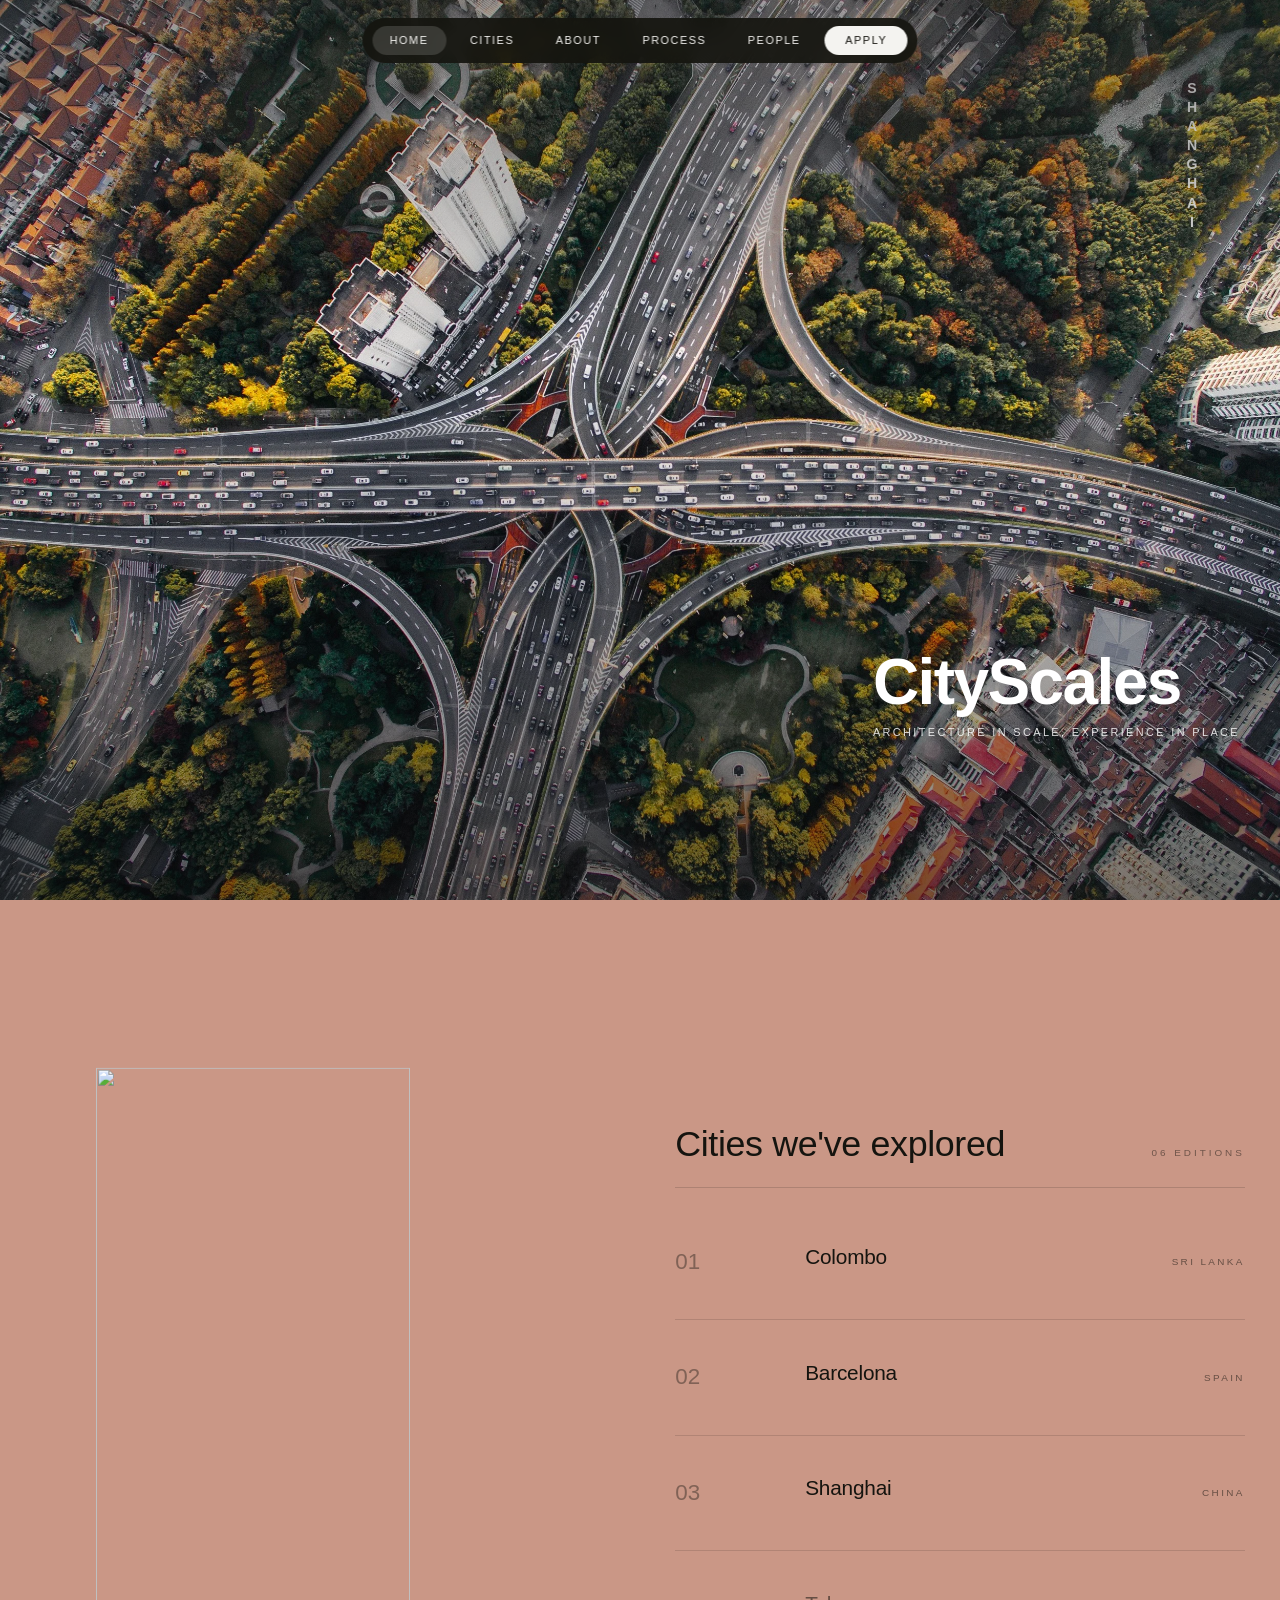
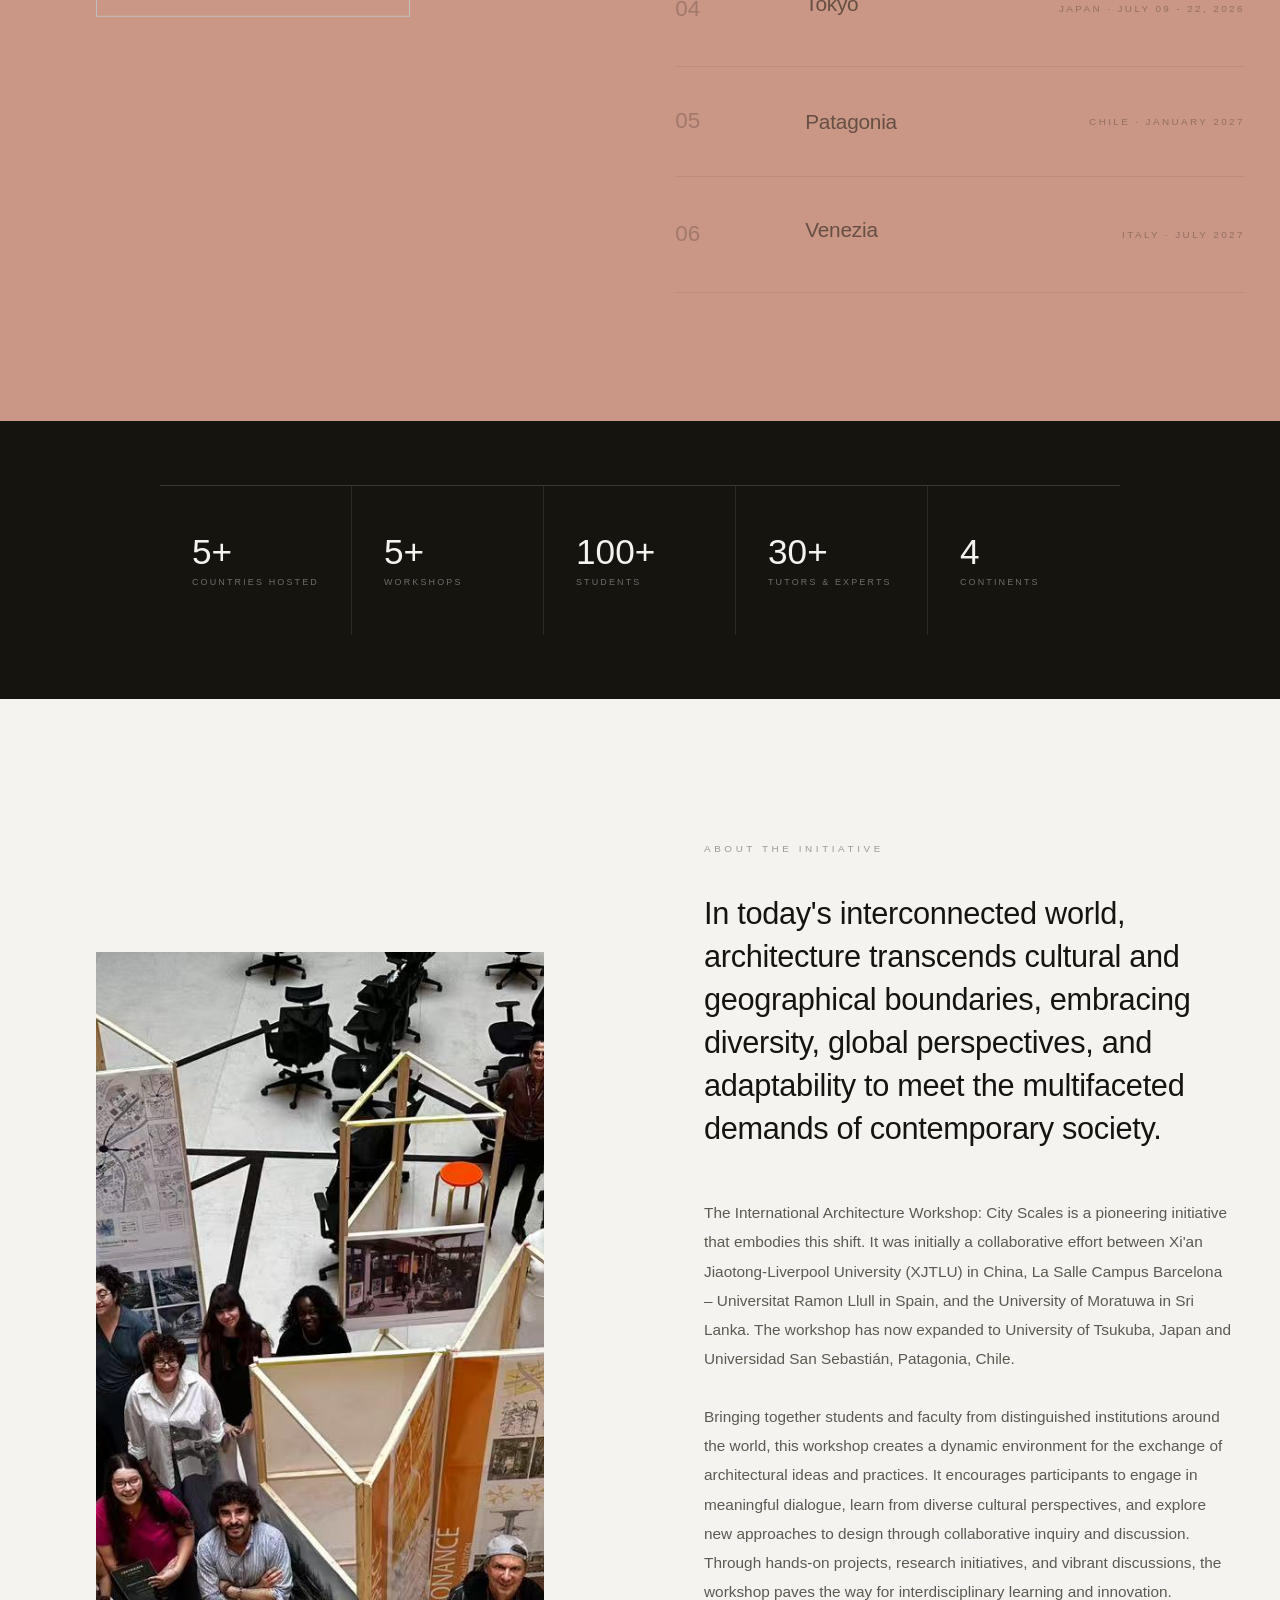
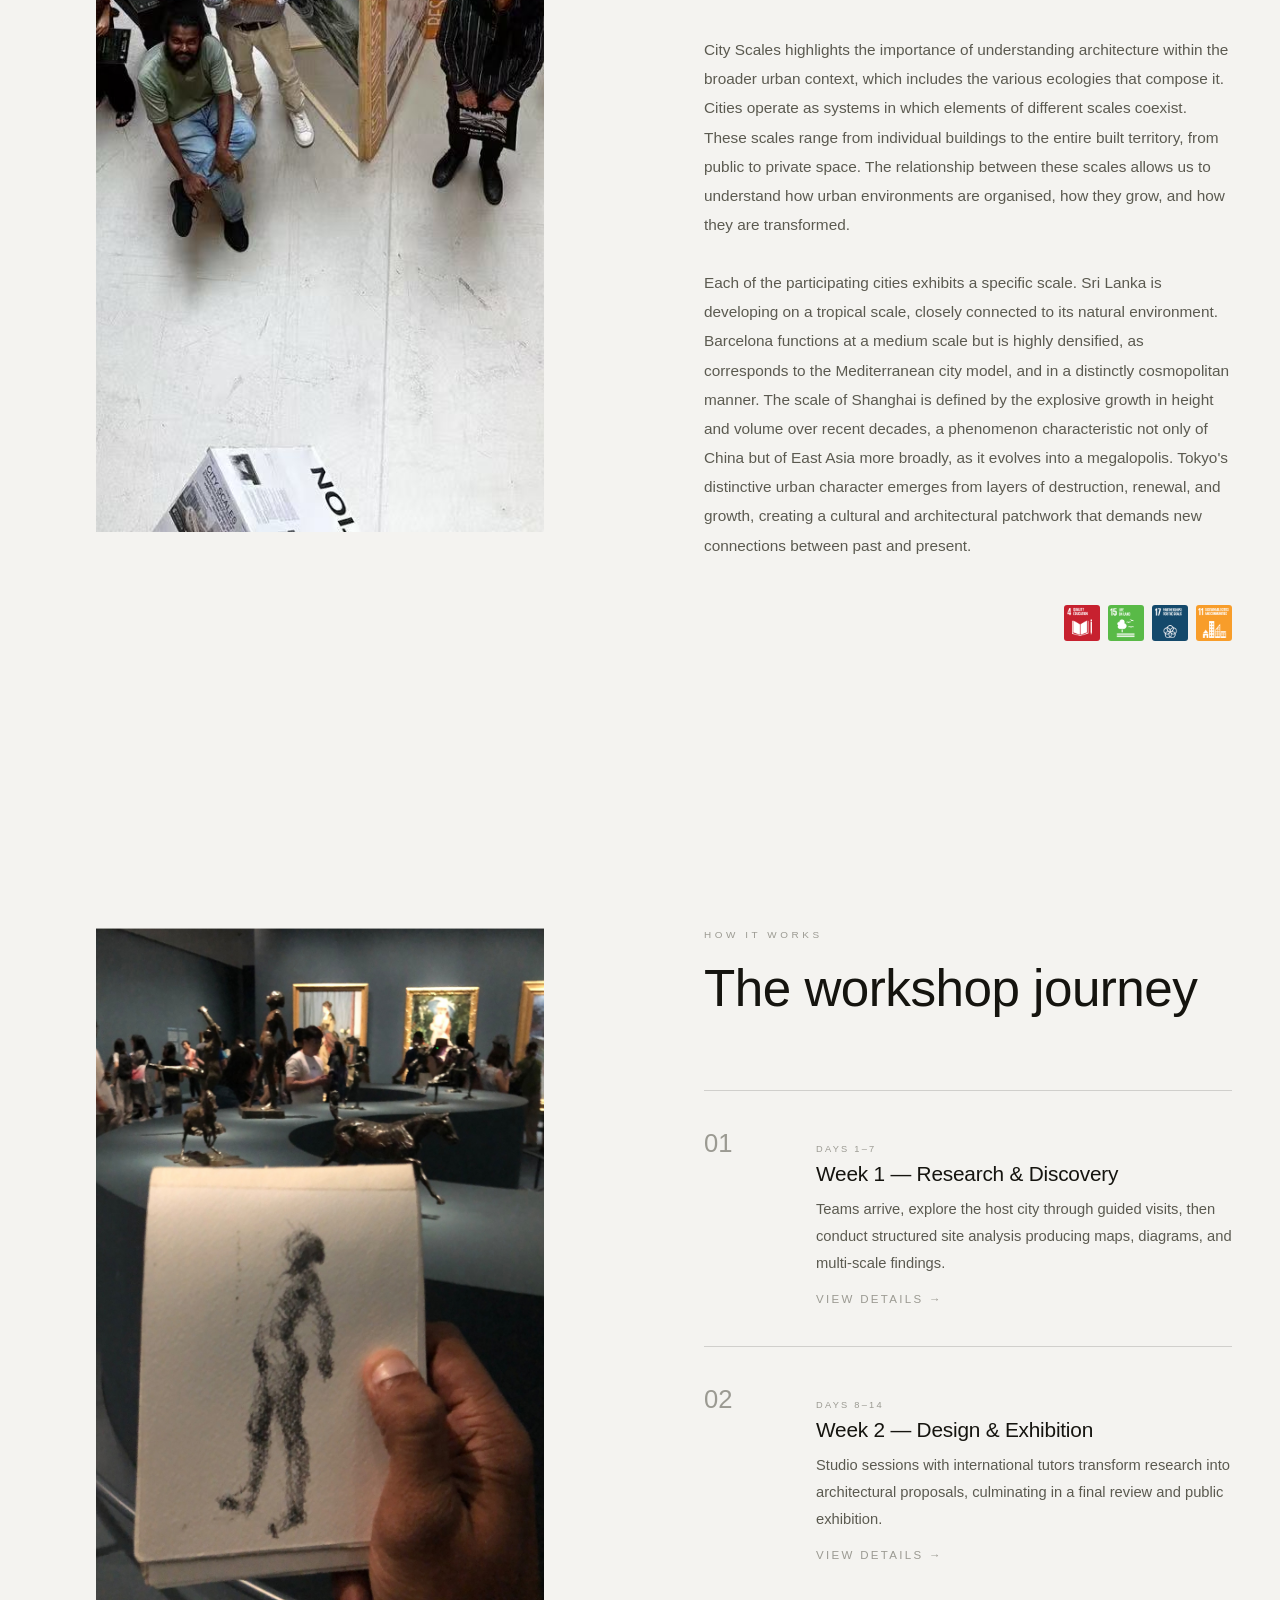
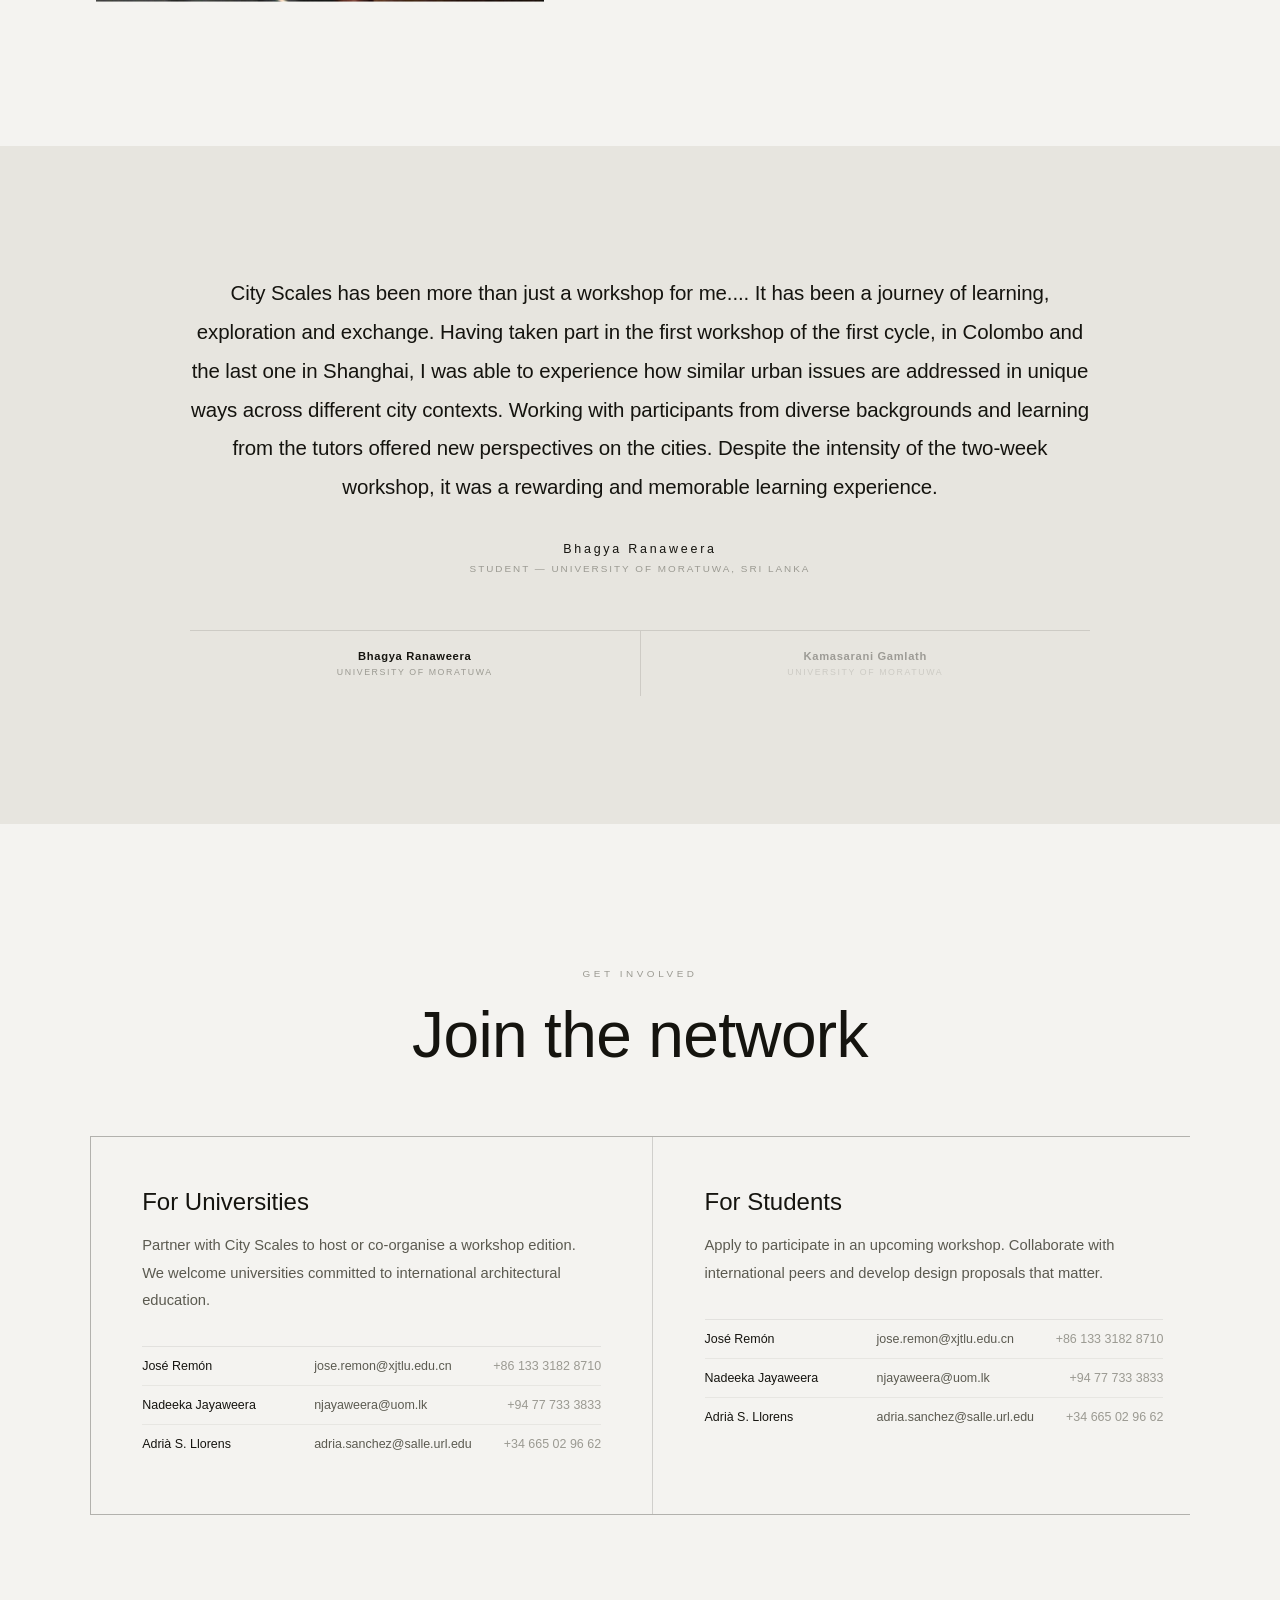
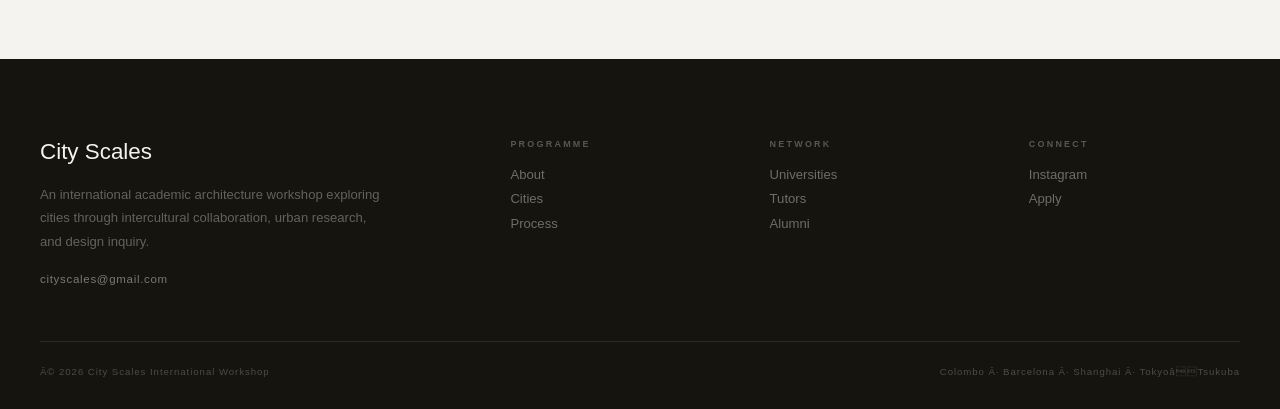
==== commit b904c0fe: "changes" ====
--- a/index.html
+++ b/index.html
@@ -73,7 +73,7 @@
     .nav-ham.open span:nth-child(3){transform:translateY(-6.5px) rotate(-45deg);}
     #mobMenu{position:fixed;inset:0;z-index:199;background:#15140f;display:flex;flex-direction:column;justify-content:center;padding:3rem 2.5rem;opacity:0;pointer-events:none;transition:opacity .3s ease,transform .3s ease;transform:translateY(-8px);}
     #mobMenu.open{opacity:1;pointer-events:auto;transform:none;}
-    .mob-link{font-family:Arial;font-weight:900;font-size:clamp(2rem,10vw,3.6rem);color:rgba(244,243,240,.65);text-decoration:none;letter-spacing:-.03em;line-height:1.15;display:block;transition:color .2s;}
+    .mob-link{font-family:Arial;font-weight:900;font-size:clamp(1.2rem,6vw,2rem);color:rgba(244,243,240,.65);text-decoration:none;letter-spacing:-.03em;line-height:1.15;display:block;transition:color .2s;}
     .mob-link:hover,.mob-link.mob-active{color:#f4f3f0;}
     .mob-close{position:absolute;top:1.4rem;right:1.5rem;background:none;border:none;color:rgba(244,243,240,.35);font-size:1.8rem;cursor:pointer;padding:.4rem;line-height:1;transition:color .2s;}
     .mob-close:hover{color:#f4f3f0;}
@@ -150,72 +150,72 @@
 })();
 </script>
 <!-- ============ EDITIONS (big editorial rows) ============ -->
-<section id="cities" style="background:#15140f;color:#f4f3f0;display:grid;grid-template-columns:1fr 1fr;">
+<section id="cities" style="background:rgb(202,151,134);color:#15140f;display:grid;grid-template-columns:1fr 1fr;">
   <!-- full-height image left -->
   <div style="position:relative;min-height:100%;padding:5rem;">
     <img src="assets/img/group-five.jpg" alt="" style="position:absolute;top:50%;left:50%;transform:translate(-50%,-50%);width:70%;height:70%;object-fit:cover;">
   </div>
   <!-- content right -->
   <div style="padding:14rem 2.2rem 8rem;">
-    <div data-reveal="" style="display:flex;justify-content:space-between;align-items:baseline;margin-bottom:1rem;border-bottom:1px solid rgba(244,243,240,.16);padding-bottom:1.4rem;">
+    <div data-reveal="" style="display:flex;justify-content:space-between;align-items:baseline;margin-bottom:1rem;border-bottom:1px solid rgba(21,20,15,.16);padding-bottom:1.4rem;">
       <h2 style="font-family:Arial;font-weight:300;font-size:clamp(1.4rem,2.8vw,2.4rem);letter-spacing:-.01em;">Cities we've explored</h2>
-      <span style="font-size:.62rem;letter-spacing:.3em;text-transform:uppercase;color:rgba(244,243,240,.5);">06 Editions</span>
-    </div>
-          <a href="cities.html#colombo" data-editrow="" style="display:grid;grid-template-columns:90px 1fr auto;align-items:center;gap:2.5rem;padding:2.6rem 0;border-bottom:1px solid rgba(244,243,240,.14);text-decoration:none;color:inherit;position:relative;opacity:1;">
-        <span style="font-family:Arial;font-weight:300;font-size:1.4rem;color:rgba(244,243,240,.55);">01</span>
+      <span style="font-size:.62rem;letter-spacing:.3em;text-transform:uppercase;color:rgba(21,20,15,.5);">06 Editions</span>
+    </div>
+          <a href="cities.html#colombo" data-editrow="" style="display:grid;grid-template-columns:90px 1fr auto;align-items:center;gap:2.5rem;padding:2.6rem 0;border-bottom:1px solid rgba(21,20,15,.14);text-decoration:none;color:inherit;position:relative;opacity:1;">
+        <span style="font-family:Arial;font-weight:300;font-size:1.4rem;color:rgba(21,20,15,.4);">01</span>
         <div>
           <span style="font-family:Arial;font-weight:400;font-size:1.3rem;display:block;line-height:1.05;letter-spacing:-.01em;">Colombo</span>
-          <p data-editdesc="" style="font-size:.86rem;line-height:1.6;color:rgba(244,243,240,.5);max-width:320px;margin-top:.6rem;max-height:0;overflow:hidden;opacity:0;transition:max-height .5s ease,opacity .5s ease,margin-top .5s ease;">Protecting the neighbourhood — adaptive reuse interventions to sustain the human scale in Pettah</p>
-        </div>
-        <span style="font-size:.62rem;letter-spacing:.24em;text-transform:uppercase;color:rgba(244,243,240,.5);justify-self:end;">Sri Lanka</span>
+          <p data-editdesc="" style="font-size:.86rem;line-height:1.6;color:rgba(21,20,15,.55);max-width:320px;margin-top:.6rem;max-height:0;overflow:hidden;opacity:0;transition:max-height .5s ease,opacity .5s ease,margin-top .5s ease;">Protecting the neighbourhood — adaptive reuse interventions to sustain the human scale in Pettah</p>
+        </div>
+        <span style="font-size:.62rem;letter-spacing:.24em;text-transform:uppercase;color:rgba(21,20,15,.55);justify-self:end;">Sri Lanka</span>
         <div data-editthumb="" style="position:absolute;right:0;top:50%;width:220px;height:140px;transform:translateY(-50%) scale(.9);opacity:0;pointer-events:none;transition:opacity .35s ease,transform .35s ease;will-change:opacity,transform;z-index:3;overflow:hidden;"><img src="assets/img/colombo.jpg" alt="Colombo" style="width:100%;height:100%;object-fit:cover;"></div>
       </a>
-    
-      <a href="cities.html#barcelona" data-editrow="" style="display:grid;grid-template-columns:90px 1fr auto;align-items:center;gap:2.5rem;padding:2.6rem 0;border-bottom:1px solid rgba(244,243,240,.14);text-decoration:none;color:inherit;position:relative;opacity:1;">
-        <span style="font-family:Arial;font-weight:300;font-size:1.4rem;color:rgba(244,243,240,.55);">02</span>
+
+      <a href="cities.html#barcelona" data-editrow="" style="display:grid;grid-template-columns:90px 1fr auto;align-items:center;gap:2.5rem;padding:2.6rem 0;border-bottom:1px solid rgba(21,20,15,.14);text-decoration:none;color:inherit;position:relative;opacity:1;">
+        <span style="font-family:Arial;font-weight:300;font-size:1.4rem;color:rgba(21,20,15,.4);">02</span>
         <div>
           <span style="font-family:Arial;font-weight:400;font-size:1.3rem;display:block;line-height:1.05;letter-spacing:-.01em;">Barcelona</span>
-          <p data-editdesc="" style="font-size:.86rem;line-height:1.6;color:rgba(244,243,240,.5);max-width:320px;margin-top:.6rem;max-height:0;overflow:hidden;opacity:0;transition:max-height .5s ease,opacity .5s ease,margin-top .5s ease;">Living architecture within diverse urban scales across the globe</p>
-        </div>
-        <span style="font-size:.62rem;letter-spacing:.24em;text-transform:uppercase;color:rgba(244,243,240,.5);justify-self:end;">Spain</span>
+          <p data-editdesc="" style="font-size:.86rem;line-height:1.6;color:rgba(21,20,15,.55);max-width:320px;margin-top:.6rem;max-height:0;overflow:hidden;opacity:0;transition:max-height .5s ease,opacity .5s ease,margin-top .5s ease;">Living architecture within diverse urban scales across the globe</p>
+        </div>
+        <span style="font-size:.62rem;letter-spacing:.24em;text-transform:uppercase;color:rgba(21,20,15,.55);justify-self:end;">Spain</span>
         <div data-editthumb="" style="position:absolute;right:0;top:50%;width:220px;height:140px;transform:translateY(-50%) scale(.9);opacity:0;pointer-events:none;transition:opacity .35s ease,transform .35s ease;will-change:opacity,transform;z-index:3;overflow:hidden;"><img src="assets/img/barc-one.jpeg" alt="Barcelona" style="width:100%;height:100%;object-fit:cover;"></div>
       </a>
-    
-      <a href="cities.html#shanghai" data-editrow="" style="display:grid;grid-template-columns:90px 1fr auto;align-items:center;gap:2.5rem;padding:2.6rem 0;border-bottom:1px solid rgba(244,243,240,.14);text-decoration:none;color:inherit;position:relative;opacity:1;">
-        <span style="font-family:Arial;font-weight:300;font-size:1.4rem;color:rgba(244,243,240,.55);">03</span>
+
+      <a href="cities.html#shanghai" data-editrow="" style="display:grid;grid-template-columns:90px 1fr auto;align-items:center;gap:2.5rem;padding:2.6rem 0;border-bottom:1px solid rgba(21,20,15,.14);text-decoration:none;color:inherit;position:relative;opacity:1;">
+        <span style="font-family:Arial;font-weight:300;font-size:1.4rem;color:rgba(21,20,15,.4);">03</span>
         <div>
           <span style="font-family:Arial;font-weight:400;font-size:1.3rem;display:block;line-height:1.05;letter-spacing:-.01em;">Shanghai</span>
-          <p data-editdesc="" style="font-size:.86rem;line-height:1.6;color:rgba(244,243,240,.5);max-width:320px;margin-top:.6rem;max-height:0;overflow:hidden;opacity:0;transition:max-height .5s ease,opacity .5s ease,margin-top .5s ease;">Experiencing architecture within diverse urban scales across the globe</p>
-        </div>
-        <span style="font-size:.62rem;letter-spacing:.24em;text-transform:uppercase;color:rgba(244,243,240,.5);justify-self:end;">China</span>
+          <p data-editdesc="" style="font-size:.86rem;line-height:1.6;color:rgba(21,20,15,.55);max-width:320px;margin-top:.6rem;max-height:0;overflow:hidden;opacity:0;transition:max-height .5s ease,opacity .5s ease,margin-top .5s ease;">Experiencing architecture within diverse urban scales across the globe</p>
+        </div>
+        <span style="font-size:.62rem;letter-spacing:.24em;text-transform:uppercase;color:rgba(21,20,15,.55);justify-self:end;">China</span>
         <div data-editthumb="" style="position:absolute;right:0;top:50%;width:220px;height:140px;transform:translateY(-50%) scale(.9);opacity:0;pointer-events:none;transition:opacity .35s ease,transform .35s ease;will-change:opacity,transform;z-index:3;overflow:hidden;"><img src="assets/img/shanghai-one.jpeg" alt="Shanghai" style="width:100%;height:100%;object-fit:cover;"></div>
       </a>
-    
-      <a href="cities.html#tokyo" data-editrow="" style="display:grid;grid-template-columns:90px 1fr auto;align-items:center;gap:2.5rem;padding:2.6rem 0;border-bottom:1px solid rgba(244,243,240,.14);text-decoration:none;color:inherit;position:relative;opacity:.55;">
-        <span style="font-family:Arial;font-weight:300;font-size:1.4rem;color:rgba(244,243,240,.55);">04</span>
+
+      <a href="cities.html#tokyo" data-editrow="" style="display:grid;grid-template-columns:90px 1fr auto;align-items:center;gap:2.5rem;padding:2.6rem 0;border-bottom:1px solid rgba(21,20,15,.14);text-decoration:none;color:inherit;position:relative;opacity:.55;">
+        <span style="font-family:Arial;font-weight:300;font-size:1.4rem;color:rgba(21,20,15,.4);">04</span>
         <div>
-          <span style="font-family:Arial;font-weight:400;font-size:1.3rem;display:block;line-height:1.05;letter-spacing:-.01em;">Tokyo – Tsukuba</span>
-          <p data-editdesc="" style="font-size:.86rem;line-height:1.6;color:rgba(244,243,240,.5);max-width:320px;margin-top:.6rem;max-height:0;overflow:hidden;opacity:0;transition:max-height .5s ease,opacity .5s ease,margin-top .5s ease;">Upcoming edition. Innovation, urban infrastructure, research institutions, and future city development.</p>
-        </div>
-        <span style="font-size:.62rem;letter-spacing:.24em;text-transform:uppercase;color:rgba(244,243,240,.5);justify-self:end;">Japan · 9–21 July 2026</span>
-        <div data-editthumb="" style="position:absolute;right:0;top:50%;width:220px;height:140px;transform:translateY(-50%) scale(.9);background:repeating-linear-gradient(45deg,#262521 0 11px,#2f2e29 11px 22px);opacity:0;pointer-events:none;transition:opacity .4s ease,transform .4s ease;display:flex;align-items:flex-end;padding:.8rem;z-index:3;"><span style="font-size:.55rem;letter-spacing:.2em;text-transform:uppercase;color:#6a6960;">[ Tokyo – Tsukuba ]</span></div>
+          <span style="font-family:Arial;font-weight:400;font-size:1.3rem;display:block;line-height:1.05;letter-spacing:-.01em;">Tokyo</span>
+          <p data-editdesc="" style="font-size:.86rem;line-height:1.6;color:rgba(21,20,15,.55);max-width:320px;margin-top:.6rem;max-height:0;overflow:hidden;opacity:0;transition:max-height .5s ease,opacity .5s ease,margin-top .5s ease;">Experiencing architecture within diverse urban scales across the globe</p>
+        </div>
+        <span style="font-size:.62rem;letter-spacing:.24em;text-transform:uppercase;color:rgba(21,20,15,.55);justify-self:end;">Japan · July 09 - 22, 2026</span>
+        <div data-editthumb="" style="position:absolute;right:0;top:50%;width:220px;height:140px;transform:translateY(-50%) scale(.9);opacity:0;pointer-events:none;transition:opacity .35s ease,transform .35s ease;will-change:opacity,transform;z-index:3;overflow:hidden;"><img src="assets/img/home-tokyo.jpeg" alt="Tokyo" style="width:100%;height:100%;object-fit:cover;"></div>
       </a>
 
-      <a href="cities.html#patagonia" style="display:grid;grid-template-columns:90px 1fr auto;align-items:center;gap:2.5rem;padding:2.6rem 0;border-bottom:1px solid rgba(244,243,240,.14);text-decoration:none;color:inherit;position:relative;opacity:.55;">
-        <span style="font-family:Arial;font-weight:300;font-size:1.4rem;color:rgba(244,243,240,.55);">05</span>
+      <a href="cities.html#patagonia" style="display:grid;grid-template-columns:90px 1fr auto;align-items:center;gap:2.5rem;padding:2.6rem 0;border-bottom:1px solid rgba(21,20,15,.14);text-decoration:none;color:inherit;position:relative;opacity:.55;">
+        <span style="font-family:Arial;font-weight:300;font-size:1.4rem;color:rgba(21,20,15,.4);">05</span>
         <div>
           <span style="font-family:Arial;font-weight:400;font-size:1.3rem;display:block;line-height:1.05;letter-spacing:-.01em;">Patagonia</span>
         </div>
-        <span style="font-size:.62rem;letter-spacing:.24em;text-transform:uppercase;color:rgba(244,243,240,.5);justify-self:end;">Chile · 3–15 January 2027</span>
+        <span style="font-size:.62rem;letter-spacing:.24em;text-transform:uppercase;color:rgba(21,20,15,.55);justify-self:end;">Chile · January 2027</span>
       </a>
 
-      <a href="cities.html#venezia" data-editrow="" style="display:grid;grid-template-columns:90px 1fr auto;align-items:center;gap:2.5rem;padding:2.6rem 0;border-bottom:1px solid rgba(244,243,240,.14);text-decoration:none;color:inherit;position:relative;opacity:.55;">
-        <span style="font-family:Arial;font-weight:300;font-size:1.4rem;color:rgba(244,243,240,.55);">06</span>
+      <a href="cities.html#venezia" data-editrow="" style="display:grid;grid-template-columns:90px 1fr auto;align-items:center;gap:2.5rem;padding:2.6rem 0;border-bottom:1px solid rgba(21,20,15,.14);text-decoration:none;color:inherit;position:relative;opacity:.55;">
+        <span style="font-family:Arial;font-weight:300;font-size:1.4rem;color:rgba(21,20,15,.4);">06</span>
         <div>
           <span style="font-family:Arial;font-weight:400;font-size:1.3rem;display:block;line-height:1.05;letter-spacing:-.01em;">Venezia</span>
-          <p data-editdesc="" style="font-size:.86rem;line-height:1.6;color:rgba(244,243,240,.5);max-width:320px;margin-top:.6rem;max-height:0;overflow:hidden;opacity:0;transition:max-height .5s ease,opacity .5s ease,margin-top .5s ease;">Next edition. Water, infrastructure, and the urban condition of one of the world's most extraordinary cities.</p>
-        </div>
-        <span style="font-size:.62rem;letter-spacing:.24em;text-transform:uppercase;color:rgba(244,243,240,.5);justify-self:end;">Italy · July 2027</span>
+          <p data-editdesc="" style="font-size:.86rem;line-height:1.6;color:rgba(21,20,15,.55);max-width:320px;margin-top:.6rem;max-height:0;overflow:hidden;opacity:0;transition:max-height .5s ease,opacity .5s ease,margin-top .5s ease;">Next edition. Water, infrastructure, and the urban condition of one of the world's most extraordinary cities.</p>
+        </div>
+        <span style="font-size:.62rem;letter-spacing:.24em;text-transform:uppercase;color:rgba(21,20,15,.55);justify-self:end;">Italy · July 2027</span>
       </a>
 
   </div>
@@ -425,7 +425,7 @@
     </div>
     <div><h4 style="font-size:.56rem;letter-spacing:.25em;text-transform:uppercase;color:rgba(244,243,240,.3);margin-bottom:1.1rem;">Programme</h4><div style="display:flex;flex-direction:column;gap:.6rem;"><a href="#about" style="font-size:.82rem;color:rgba(244,243,240,.4);text-decoration:none;">About</a><a href="#cities" style="font-size:.82rem;color:rgba(244,243,240,.4);text-decoration:none;">Cities</a><a href="#process" style="font-size:.82rem;color:rgba(244,243,240,.4);text-decoration:none;">Process</a></div></div>
     <div><h4 style="font-size:.56rem;letter-spacing:.25em;text-transform:uppercase;color:rgba(244,243,240,.3);margin-bottom:1.1rem;">Network</h4><div style="display:flex;flex-direction:column;gap:.6rem;"><a href="#" style="font-size:.82rem;color:rgba(244,243,240,.4);text-decoration:none;">Universities</a><a href="#" style="font-size:.82rem;color:rgba(244,243,240,.4);text-decoration:none;">Tutors</a><a href="#" style="font-size:.82rem;color:rgba(244,243,240,.4);text-decoration:none;">Alumni</a></div></div>
-    <div><h4 style="font-size:.56rem;letter-spacing:.25em;text-transform:uppercase;color:rgba(244,243,240,.3);margin-bottom:1.1rem;">Connect</h4><div style="display:flex;flex-direction:column;gap:.6rem;"><a href="#" style="font-size:.82rem;color:rgba(244,243,240,.4);text-decoration:none;">Instagram</a><a href="#" style="font-size:.82rem;color:rgba(244,243,240,.4);text-decoration:none;">LinkedIn</a><a href="#join" style="font-size:.82rem;color:rgba(244,243,240,.4);text-decoration:none;">Apply</a></div></div>
+    <div><h4 style="font-size:.56rem;letter-spacing:.25em;text-transform:uppercase;color:rgba(244,243,240,.3);margin-bottom:1.1rem;">Connect</h4><div style="display:flex;flex-direction:column;gap:.6rem;"><a href="#" style="font-size:.82rem;color:rgba(244,243,240,.4);text-decoration:none;">Instagram</a><a href="#join" style="font-size:.82rem;color:rgba(244,243,240,.4);text-decoration:none;">Apply</a></div></div>
   </div>
   <div id="footer-bottom" style="max-width:1200px;margin:0 auto;border-top:1px solid rgba(244,243,240,.1);padding-top:1.5rem;display:flex;justify-content:space-between;font-size:.6rem;letter-spacing:.1em;color:rgba(244,243,240,.25);">
     <span>Â© 2026 City Scales International Workshop</span>
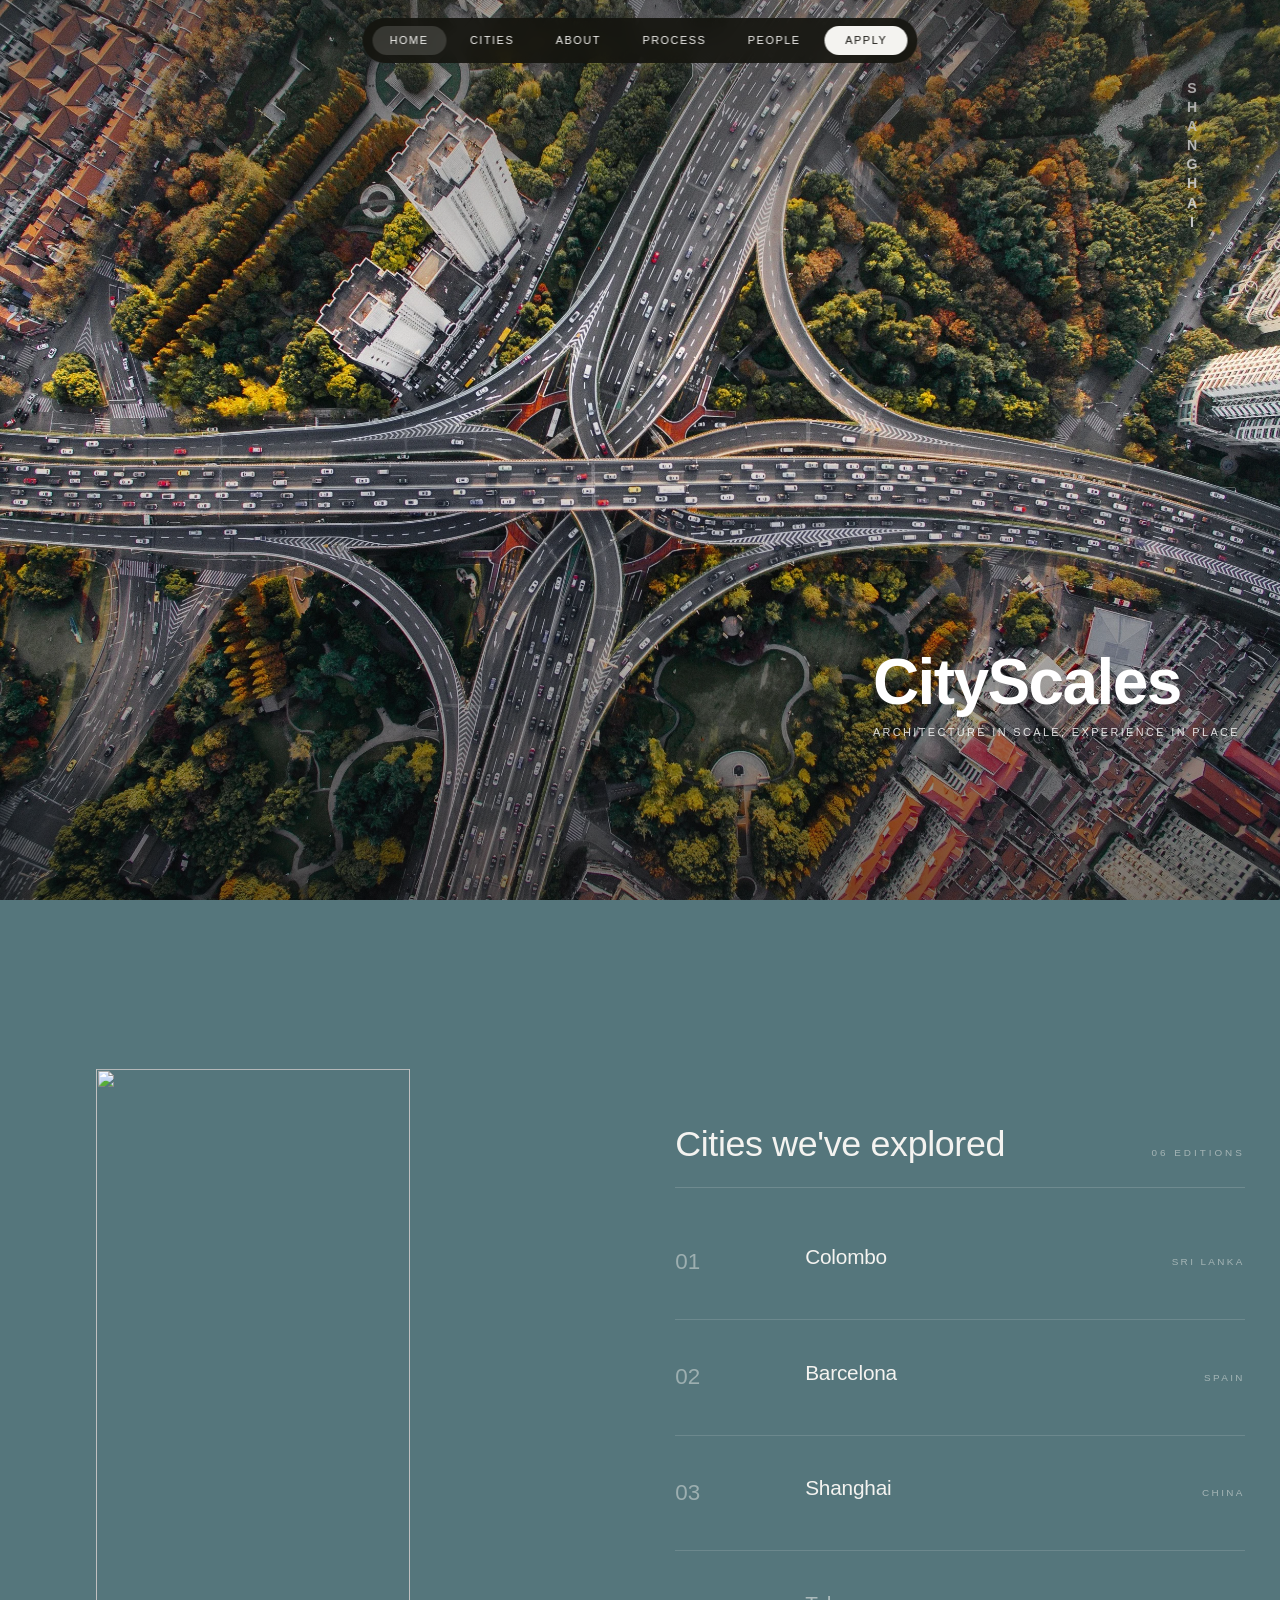
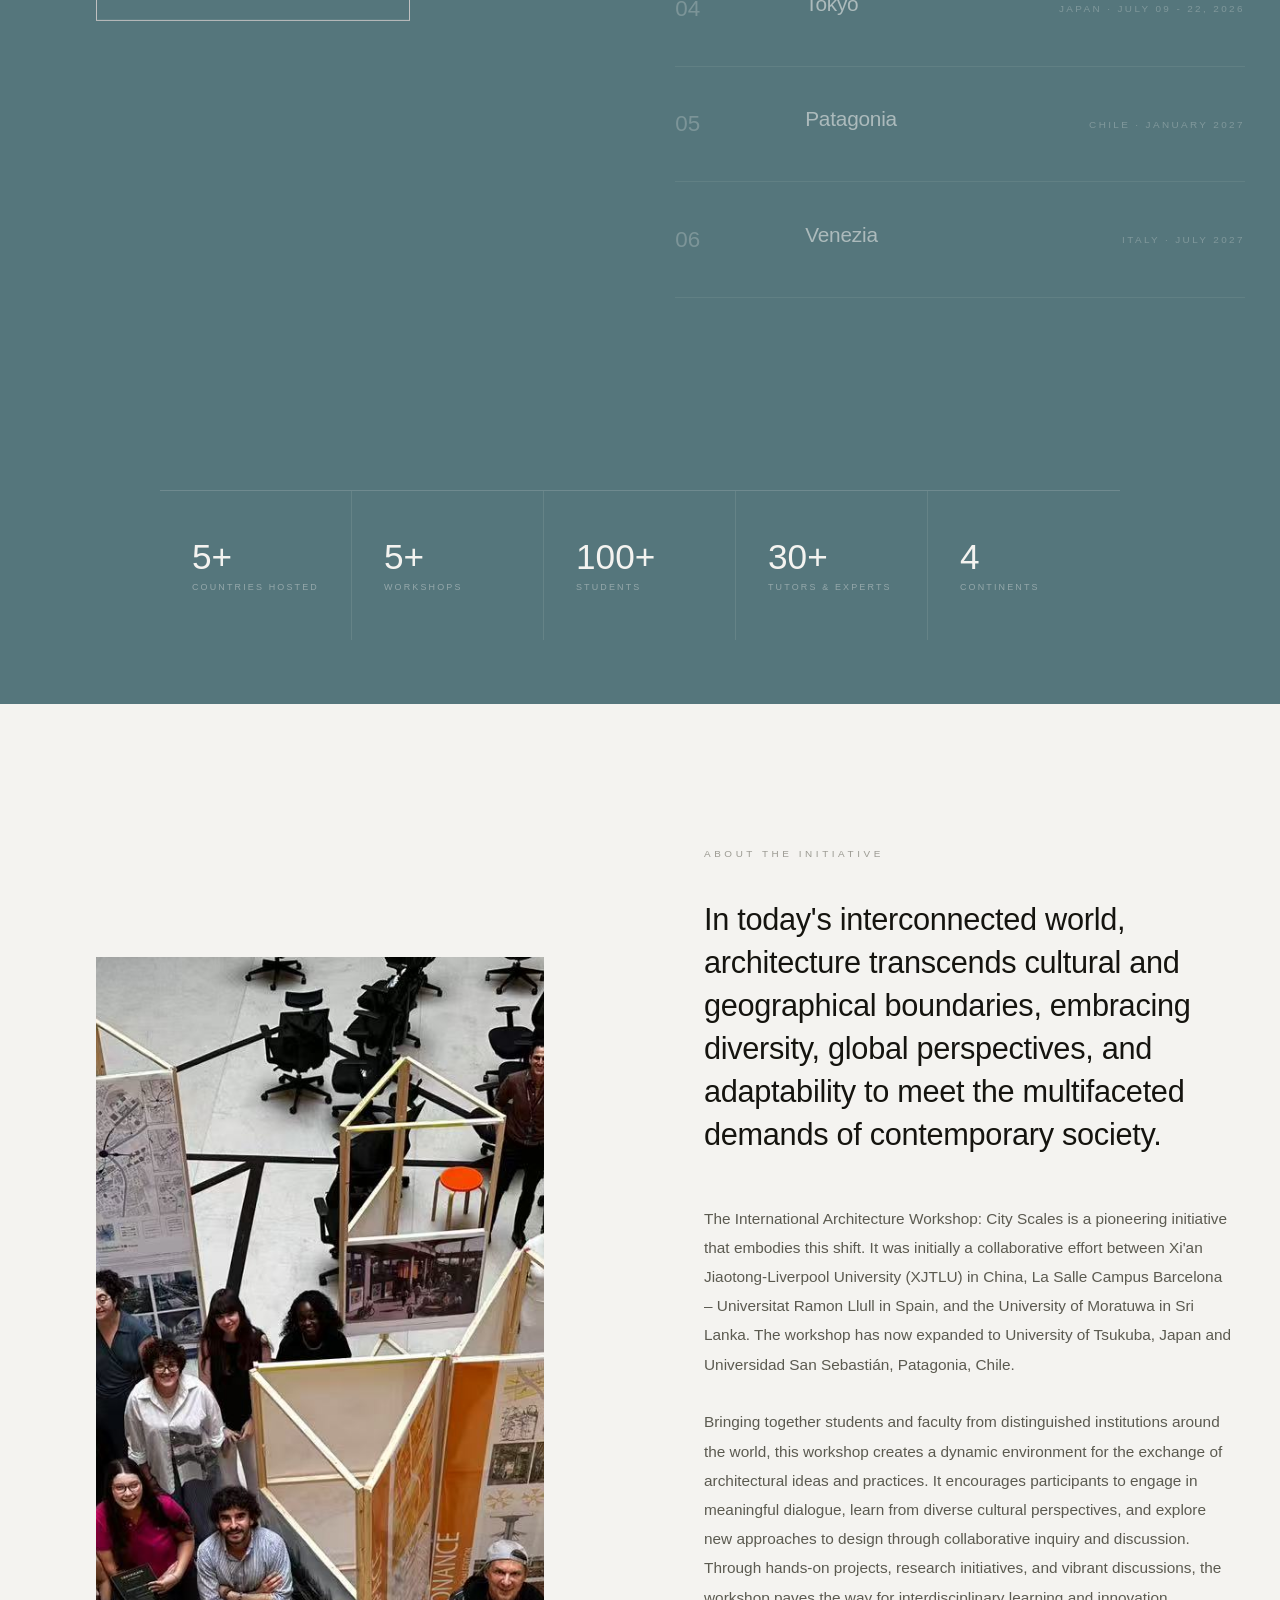
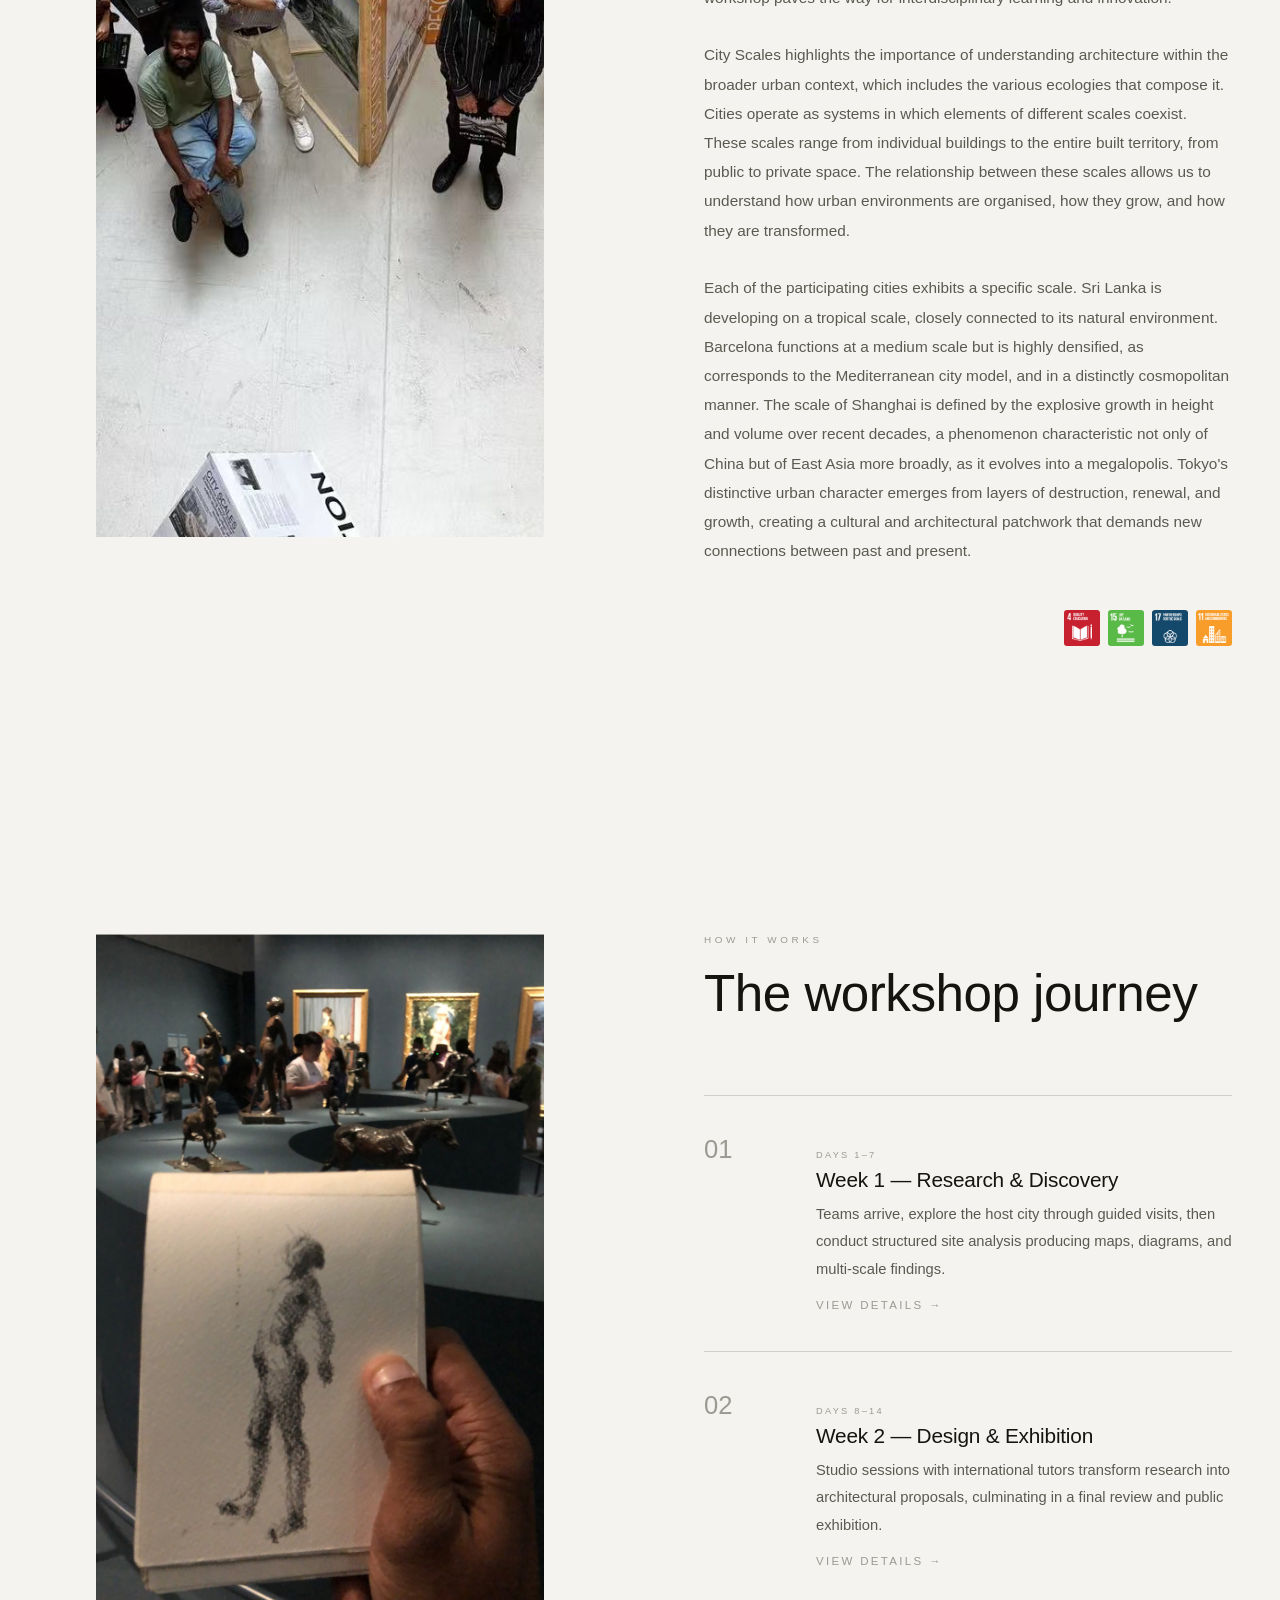
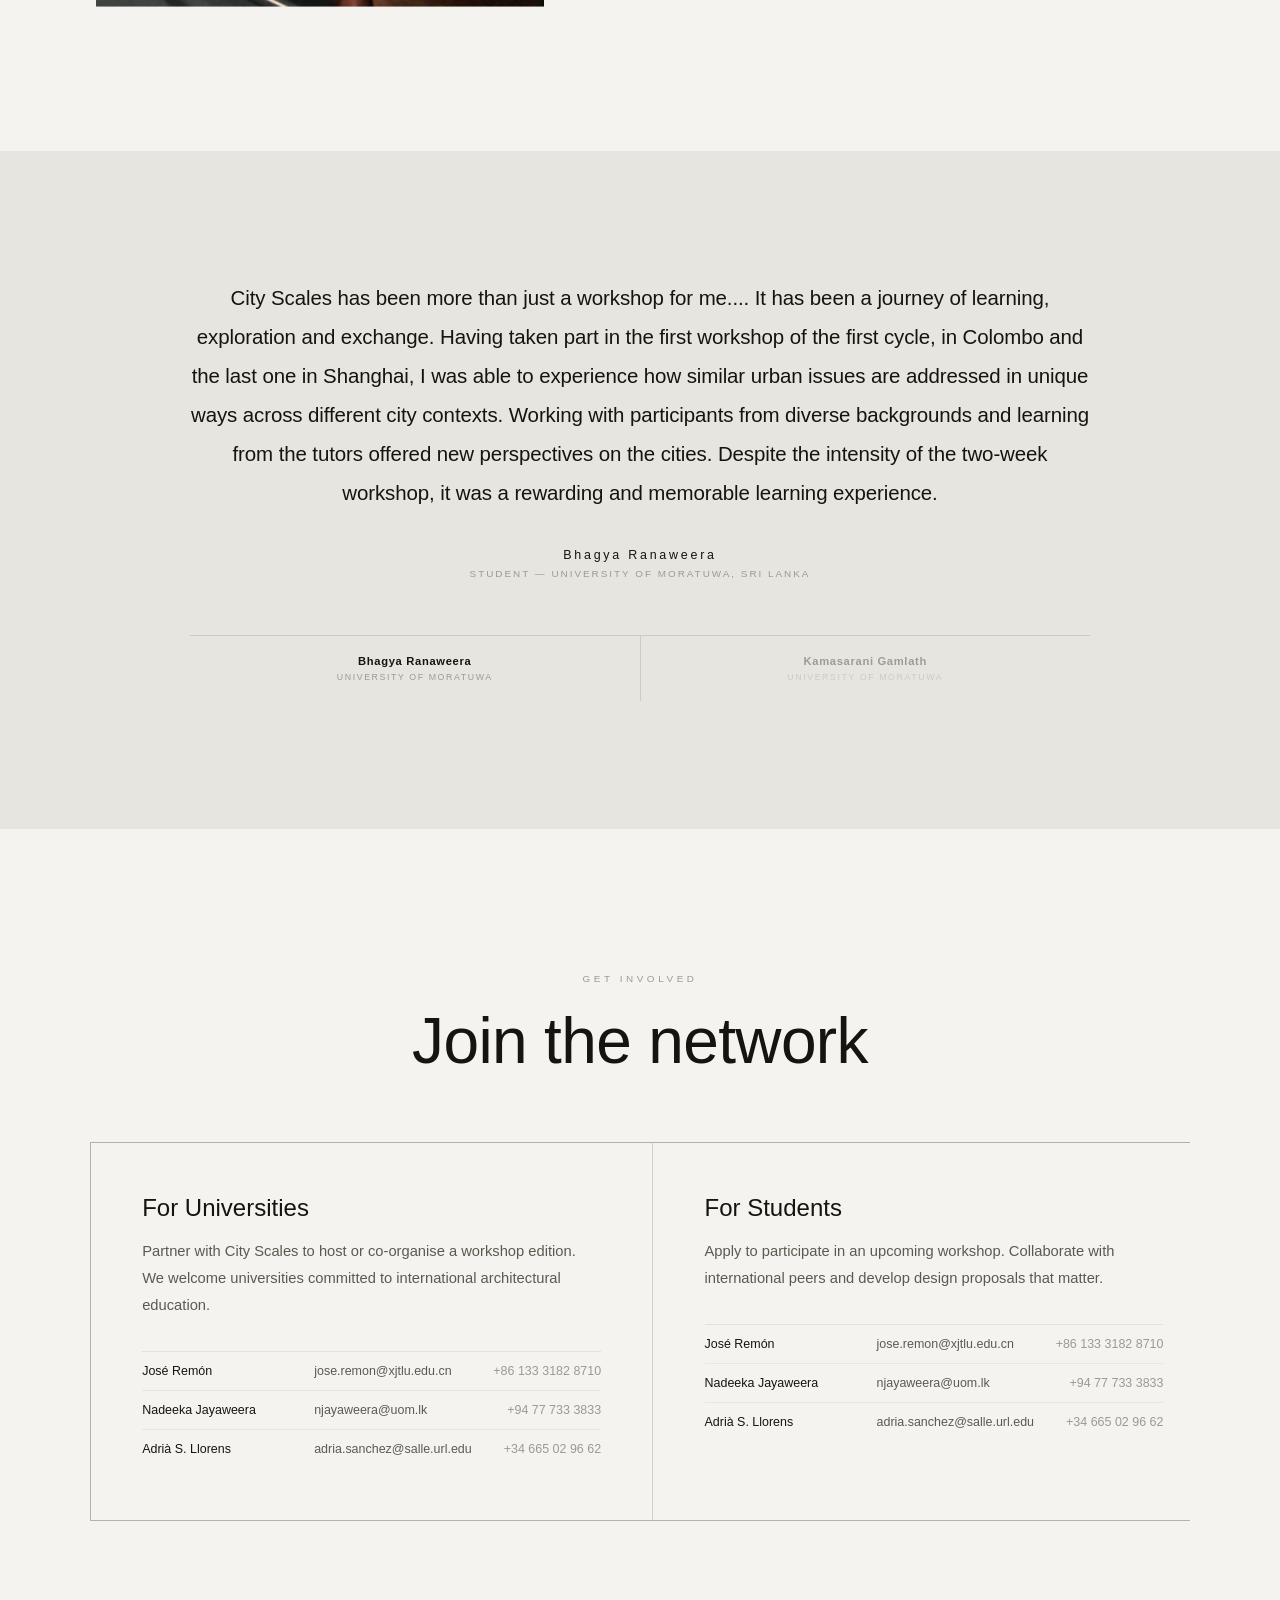
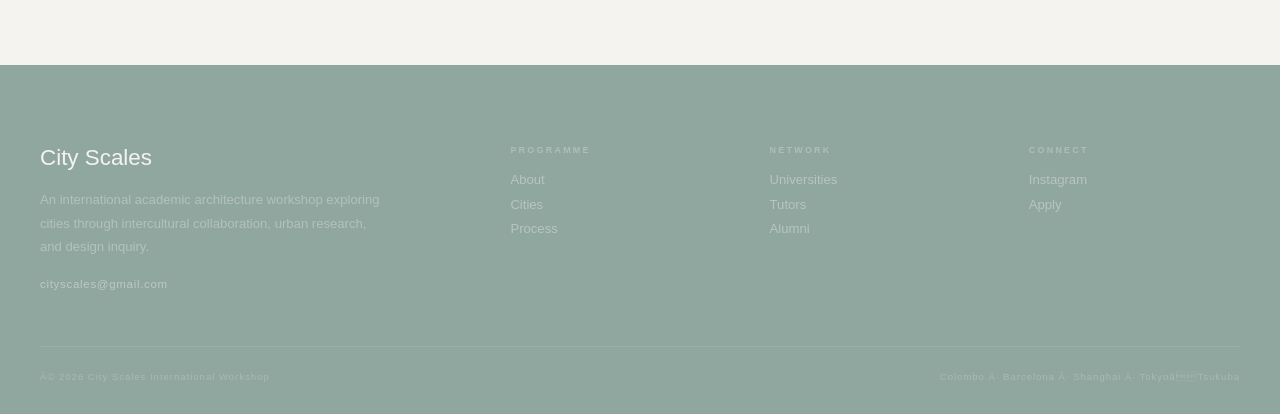
==== commit ddcb0022: "changes" ====
--- a/index.html
+++ b/index.html
@@ -150,72 +150,73 @@
 })();
 </script>
 <!-- ============ EDITIONS (big editorial rows) ============ -->
-<section id="cities" style="background:rgb(202,151,134);color:#15140f;display:grid;grid-template-columns:1fr 1fr;">
+<section id="cities" style="background:rgb(85,118,124);color:#f4f3f0;display:grid;grid-template-columns:1fr 1fr;">
   <!-- full-height image left -->
   <div style="position:relative;min-height:100%;padding:5rem;">
     <img src="assets/img/group-five.jpg" alt="" style="position:absolute;top:50%;left:50%;transform:translate(-50%,-50%);width:70%;height:70%;object-fit:cover;">
   </div>
   <!-- content right -->
   <div style="padding:14rem 2.2rem 8rem;">
-    <div data-reveal="" style="display:flex;justify-content:space-between;align-items:baseline;margin-bottom:1rem;border-bottom:1px solid rgba(21,20,15,.16);padding-bottom:1.4rem;">
+    <div data-reveal="" style="display:flex;justify-content:space-between;align-items:baseline;margin-bottom:1rem;border-bottom:1px solid rgba(244,243,240,.16);padding-bottom:1.4rem;">
       <h2 style="font-family:Arial;font-weight:300;font-size:clamp(1.4rem,2.8vw,2.4rem);letter-spacing:-.01em;">Cities we've explored</h2>
-      <span style="font-size:.62rem;letter-spacing:.3em;text-transform:uppercase;color:rgba(21,20,15,.5);">06 Editions</span>
-    </div>
-          <a href="cities.html#colombo" data-editrow="" style="display:grid;grid-template-columns:90px 1fr auto;align-items:center;gap:2.5rem;padding:2.6rem 0;border-bottom:1px solid rgba(21,20,15,.14);text-decoration:none;color:inherit;position:relative;opacity:1;">
-        <span style="font-family:Arial;font-weight:300;font-size:1.4rem;color:rgba(21,20,15,.4);">01</span>
+      <span style="font-size:.62rem;letter-spacing:.3em;text-transform:uppercase;color:rgba(244,243,240,.5);">06 Editions</span>
+    </div>
+          <a href="cities.html#colombo" data-editrow="" style="display:grid;grid-template-columns:90px 1fr auto;align-items:center;gap:2.5rem;padding:2.6rem 0;border-bottom:1px solid rgba(244,243,240,.14);text-decoration:none;color:inherit;position:relative;opacity:1;">
+        <span style="font-family:Arial;font-weight:300;font-size:1.4rem;color:rgba(244,243,240,.45);">01</span>
         <div>
           <span style="font-family:Arial;font-weight:400;font-size:1.3rem;display:block;line-height:1.05;letter-spacing:-.01em;">Colombo</span>
-          <p data-editdesc="" style="font-size:.86rem;line-height:1.6;color:rgba(21,20,15,.55);max-width:320px;margin-top:.6rem;max-height:0;overflow:hidden;opacity:0;transition:max-height .5s ease,opacity .5s ease,margin-top .5s ease;">Protecting the neighbourhood — adaptive reuse interventions to sustain the human scale in Pettah</p>
-        </div>
-        <span style="font-size:.62rem;letter-spacing:.24em;text-transform:uppercase;color:rgba(21,20,15,.55);justify-self:end;">Sri Lanka</span>
+          <p data-editdesc="" style="font-size:.86rem;line-height:1.6;color:rgba(244,243,240,.55);max-width:320px;margin-top:.6rem;max-height:0;overflow:hidden;opacity:0;transition:max-height .5s ease,opacity .5s ease,margin-top .5s ease;">Protecting the neighbourhood — adaptive reuse interventions to sustain the human scale in Pettah</p>
+        </div>
+        <span style="font-size:.62rem;letter-spacing:.24em;text-transform:uppercase;color:rgba(244,243,240,.5);justify-self:end;">Sri Lanka</span>
         <div data-editthumb="" style="position:absolute;right:0;top:50%;width:220px;height:140px;transform:translateY(-50%) scale(.9);opacity:0;pointer-events:none;transition:opacity .35s ease,transform .35s ease;will-change:opacity,transform;z-index:3;overflow:hidden;"><img src="assets/img/colombo.jpg" alt="Colombo" style="width:100%;height:100%;object-fit:cover;"></div>
       </a>
 
-      <a href="cities.html#barcelona" data-editrow="" style="display:grid;grid-template-columns:90px 1fr auto;align-items:center;gap:2.5rem;padding:2.6rem 0;border-bottom:1px solid rgba(21,20,15,.14);text-decoration:none;color:inherit;position:relative;opacity:1;">
-        <span style="font-family:Arial;font-weight:300;font-size:1.4rem;color:rgba(21,20,15,.4);">02</span>
+      <a href="cities.html#barcelona" data-editrow="" style="display:grid;grid-template-columns:90px 1fr auto;align-items:center;gap:2.5rem;padding:2.6rem 0;border-bottom:1px solid rgba(244,243,240,.14);text-decoration:none;color:inherit;position:relative;opacity:1;">
+        <span style="font-family:Arial;font-weight:300;font-size:1.4rem;color:rgba(244,243,240,.45);">02</span>
         <div>
           <span style="font-family:Arial;font-weight:400;font-size:1.3rem;display:block;line-height:1.05;letter-spacing:-.01em;">Barcelona</span>
-          <p data-editdesc="" style="font-size:.86rem;line-height:1.6;color:rgba(21,20,15,.55);max-width:320px;margin-top:.6rem;max-height:0;overflow:hidden;opacity:0;transition:max-height .5s ease,opacity .5s ease,margin-top .5s ease;">Living architecture within diverse urban scales across the globe</p>
-        </div>
-        <span style="font-size:.62rem;letter-spacing:.24em;text-transform:uppercase;color:rgba(21,20,15,.55);justify-self:end;">Spain</span>
+          <p data-editdesc="" style="font-size:.86rem;line-height:1.6;color:rgba(244,243,240,.55);max-width:320px;margin-top:.6rem;max-height:0;overflow:hidden;opacity:0;transition:max-height .5s ease,opacity .5s ease,margin-top .5s ease;">Living architecture within diverse urban scales across the globe</p>
+        </div>
+        <span style="font-size:.62rem;letter-spacing:.24em;text-transform:uppercase;color:rgba(244,243,240,.5);justify-self:end;">Spain</span>
         <div data-editthumb="" style="position:absolute;right:0;top:50%;width:220px;height:140px;transform:translateY(-50%) scale(.9);opacity:0;pointer-events:none;transition:opacity .35s ease,transform .35s ease;will-change:opacity,transform;z-index:3;overflow:hidden;"><img src="assets/img/barc-one.jpeg" alt="Barcelona" style="width:100%;height:100%;object-fit:cover;"></div>
       </a>
 
-      <a href="cities.html#shanghai" data-editrow="" style="display:grid;grid-template-columns:90px 1fr auto;align-items:center;gap:2.5rem;padding:2.6rem 0;border-bottom:1px solid rgba(21,20,15,.14);text-decoration:none;color:inherit;position:relative;opacity:1;">
-        <span style="font-family:Arial;font-weight:300;font-size:1.4rem;color:rgba(21,20,15,.4);">03</span>
+      <a href="cities.html#shanghai" data-editrow="" style="display:grid;grid-template-columns:90px 1fr auto;align-items:center;gap:2.5rem;padding:2.6rem 0;border-bottom:1px solid rgba(244,243,240,.14);text-decoration:none;color:inherit;position:relative;opacity:1;">
+        <span style="font-family:Arial;font-weight:300;font-size:1.4rem;color:rgba(244,243,240,.45);">03</span>
         <div>
           <span style="font-family:Arial;font-weight:400;font-size:1.3rem;display:block;line-height:1.05;letter-spacing:-.01em;">Shanghai</span>
-          <p data-editdesc="" style="font-size:.86rem;line-height:1.6;color:rgba(21,20,15,.55);max-width:320px;margin-top:.6rem;max-height:0;overflow:hidden;opacity:0;transition:max-height .5s ease,opacity .5s ease,margin-top .5s ease;">Experiencing architecture within diverse urban scales across the globe</p>
-        </div>
-        <span style="font-size:.62rem;letter-spacing:.24em;text-transform:uppercase;color:rgba(21,20,15,.55);justify-self:end;">China</span>
+          <p data-editdesc="" style="font-size:.86rem;line-height:1.6;color:rgba(244,243,240,.55);max-width:320px;margin-top:.6rem;max-height:0;overflow:hidden;opacity:0;transition:max-height .5s ease,opacity .5s ease,margin-top .5s ease;">Experiencing architecture within diverse urban scales across the globe</p>
+        </div>
+        <span style="font-size:.62rem;letter-spacing:.24em;text-transform:uppercase;color:rgba(244,243,240,.5);justify-self:end;">China</span>
         <div data-editthumb="" style="position:absolute;right:0;top:50%;width:220px;height:140px;transform:translateY(-50%) scale(.9);opacity:0;pointer-events:none;transition:opacity .35s ease,transform .35s ease;will-change:opacity,transform;z-index:3;overflow:hidden;"><img src="assets/img/shanghai-one.jpeg" alt="Shanghai" style="width:100%;height:100%;object-fit:cover;"></div>
       </a>
 
-      <a href="cities.html#tokyo" data-editrow="" style="display:grid;grid-template-columns:90px 1fr auto;align-items:center;gap:2.5rem;padding:2.6rem 0;border-bottom:1px solid rgba(21,20,15,.14);text-decoration:none;color:inherit;position:relative;opacity:.55;">
-        <span style="font-family:Arial;font-weight:300;font-size:1.4rem;color:rgba(21,20,15,.4);">04</span>
+      <a href="cities.html#tokyo" data-editrow="" style="display:grid;grid-template-columns:90px 1fr auto;align-items:center;gap:2.5rem;padding:2.6rem 0;border-bottom:1px solid rgba(244,243,240,.14);text-decoration:none;color:inherit;position:relative;opacity:.55;">
+        <span style="font-family:Arial;font-weight:300;font-size:1.4rem;color:rgba(244,243,240,.45);">04</span>
         <div>
           <span style="font-family:Arial;font-weight:400;font-size:1.3rem;display:block;line-height:1.05;letter-spacing:-.01em;">Tokyo</span>
-          <p data-editdesc="" style="font-size:.86rem;line-height:1.6;color:rgba(21,20,15,.55);max-width:320px;margin-top:.6rem;max-height:0;overflow:hidden;opacity:0;transition:max-height .5s ease,opacity .5s ease,margin-top .5s ease;">Experiencing architecture within diverse urban scales across the globe</p>
-        </div>
-        <span style="font-size:.62rem;letter-spacing:.24em;text-transform:uppercase;color:rgba(21,20,15,.55);justify-self:end;">Japan · July 09 - 22, 2026</span>
+          <p data-editdesc="" style="font-size:.86rem;line-height:1.6;color:rgba(244,243,240,.55);max-width:320px;margin-top:.6rem;max-height:0;overflow:hidden;opacity:0;transition:max-height .5s ease,opacity .5s ease,margin-top .5s ease;">Experiencing architecture within diverse urban scales across the globe</p>
+        </div>
+        <span style="font-size:.62rem;letter-spacing:.24em;text-transform:uppercase;color:rgba(244,243,240,.5);justify-self:end;">Japan · July 09 - 22, 2026</span>
         <div data-editthumb="" style="position:absolute;right:0;top:50%;width:220px;height:140px;transform:translateY(-50%) scale(.9);opacity:0;pointer-events:none;transition:opacity .35s ease,transform .35s ease;will-change:opacity,transform;z-index:3;overflow:hidden;"><img src="assets/img/home-tokyo.jpeg" alt="Tokyo" style="width:100%;height:100%;object-fit:cover;"></div>
       </a>
 
-      <a href="cities.html#patagonia" style="display:grid;grid-template-columns:90px 1fr auto;align-items:center;gap:2.5rem;padding:2.6rem 0;border-bottom:1px solid rgba(21,20,15,.14);text-decoration:none;color:inherit;position:relative;opacity:.55;">
-        <span style="font-family:Arial;font-weight:300;font-size:1.4rem;color:rgba(21,20,15,.4);">05</span>
+      <a href="cities.html#patagonia" data-editrow="" style="display:grid;grid-template-columns:90px 1fr auto;align-items:center;gap:2.5rem;padding:2.6rem 0;border-bottom:1px solid rgba(244,243,240,.14);text-decoration:none;color:inherit;position:relative;opacity:.55;">
+        <span style="font-family:Arial;font-weight:300;font-size:1.4rem;color:rgba(244,243,240,.45);">05</span>
         <div>
           <span style="font-family:Arial;font-weight:400;font-size:1.3rem;display:block;line-height:1.05;letter-spacing:-.01em;">Patagonia</span>
-        </div>
-        <span style="font-size:.62rem;letter-spacing:.24em;text-transform:uppercase;color:rgba(21,20,15,.55);justify-self:end;">Chile · January 2027</span>
+          <p data-editdesc="" style="font-size:.86rem;line-height:1.6;color:rgba(244,243,240,.55);max-width:320px;margin-top:.6rem;max-height:0;overflow:hidden;opacity:0;transition:max-height .5s ease,opacity .5s ease,margin-top .5s ease;">Green infrastructure within diverse urban scales across the globe</p>
+        </div>
+        <span style="font-size:.62rem;letter-spacing:.24em;text-transform:uppercase;color:rgba(244,243,240,.5);justify-self:end;">Chile · January 2027</span>
       </a>
 
-      <a href="cities.html#venezia" data-editrow="" style="display:grid;grid-template-columns:90px 1fr auto;align-items:center;gap:2.5rem;padding:2.6rem 0;border-bottom:1px solid rgba(21,20,15,.14);text-decoration:none;color:inherit;position:relative;opacity:.55;">
-        <span style="font-family:Arial;font-weight:300;font-size:1.4rem;color:rgba(21,20,15,.4);">06</span>
+      <a href="cities.html#venezia" data-editrow="" style="display:grid;grid-template-columns:90px 1fr auto;align-items:center;gap:2.5rem;padding:2.6rem 0;border-bottom:1px solid rgba(244,243,240,.14);text-decoration:none;color:inherit;position:relative;opacity:.55;">
+        <span style="font-family:Arial;font-weight:300;font-size:1.4rem;color:rgba(244,243,240,.45);">06</span>
         <div>
           <span style="font-family:Arial;font-weight:400;font-size:1.3rem;display:block;line-height:1.05;letter-spacing:-.01em;">Venezia</span>
-          <p data-editdesc="" style="font-size:.86rem;line-height:1.6;color:rgba(21,20,15,.55);max-width:320px;margin-top:.6rem;max-height:0;overflow:hidden;opacity:0;transition:max-height .5s ease,opacity .5s ease,margin-top .5s ease;">Next edition. Water, infrastructure, and the urban condition of one of the world's most extraordinary cities.</p>
-        </div>
-        <span style="font-size:.62rem;letter-spacing:.24em;text-transform:uppercase;color:rgba(21,20,15,.55);justify-self:end;">Italy · July 2027</span>
+          <p data-editdesc="" style="font-size:.86rem;line-height:1.6;color:rgba(244,243,240,.55);max-width:320px;margin-top:.6rem;max-height:0;overflow:hidden;opacity:0;transition:max-height .5s ease,opacity .5s ease,margin-top .5s ease;">Next edition. Water, infrastructure, and the urban condition of one of the world's most extraordinary cities.</p>
+        </div>
+        <span style="font-size:.62rem;letter-spacing:.24em;text-transform:uppercase;color:rgba(244,243,240,.5);justify-self:end;">Italy · July 2027</span>
       </a>
 
   </div>
@@ -224,7 +225,7 @@
 </section>
 
 <!-- ============ STATS ============ -->
-<section style="background:#15140f;padding:4rem 2.2rem;">
+<section style="background:rgb(85,118,124);padding:4rem 2.2rem;">
   <div id="stats-grid" style="max-width:960px;margin:0 auto;display:grid;grid-template-columns:repeat(5,1fr);border-top:1px solid rgba(244,243,240,.16);">
     <div data-reveal="" style="padding:1.8rem 0;border-right:1px solid rgba(244,243,240,.1);padding-right:1rem;">
       <span style="font-family:Arial;font-weight:400;font-size:2.2rem;display:block;line-height:1;color:#f4f3f0;">5+</span>
@@ -416,7 +417,7 @@
 </section>
 
 <!-- ============ FOOTER ============ -->
-<footer style="background:#15140f;color:rgba(244,243,240,.45);padding:5rem 2.2rem 2rem;">
+<footer style="background:rgb(144,167,160);color:rgba(21,20,15,.6);padding:5rem 2.2rem 2rem;">
   <div id="footer-grid" style="max-width:1200px;margin:0 auto;display:grid;grid-template-columns:2fr 1fr 1fr 1fr;gap:3rem;margin-bottom:3.5rem;">
     <div>
       <a href="#top" style="font-family:Arial;font-weight:500;font-size:1.4rem;color:#f4f3f0;text-decoration:none;">City Scales</a>
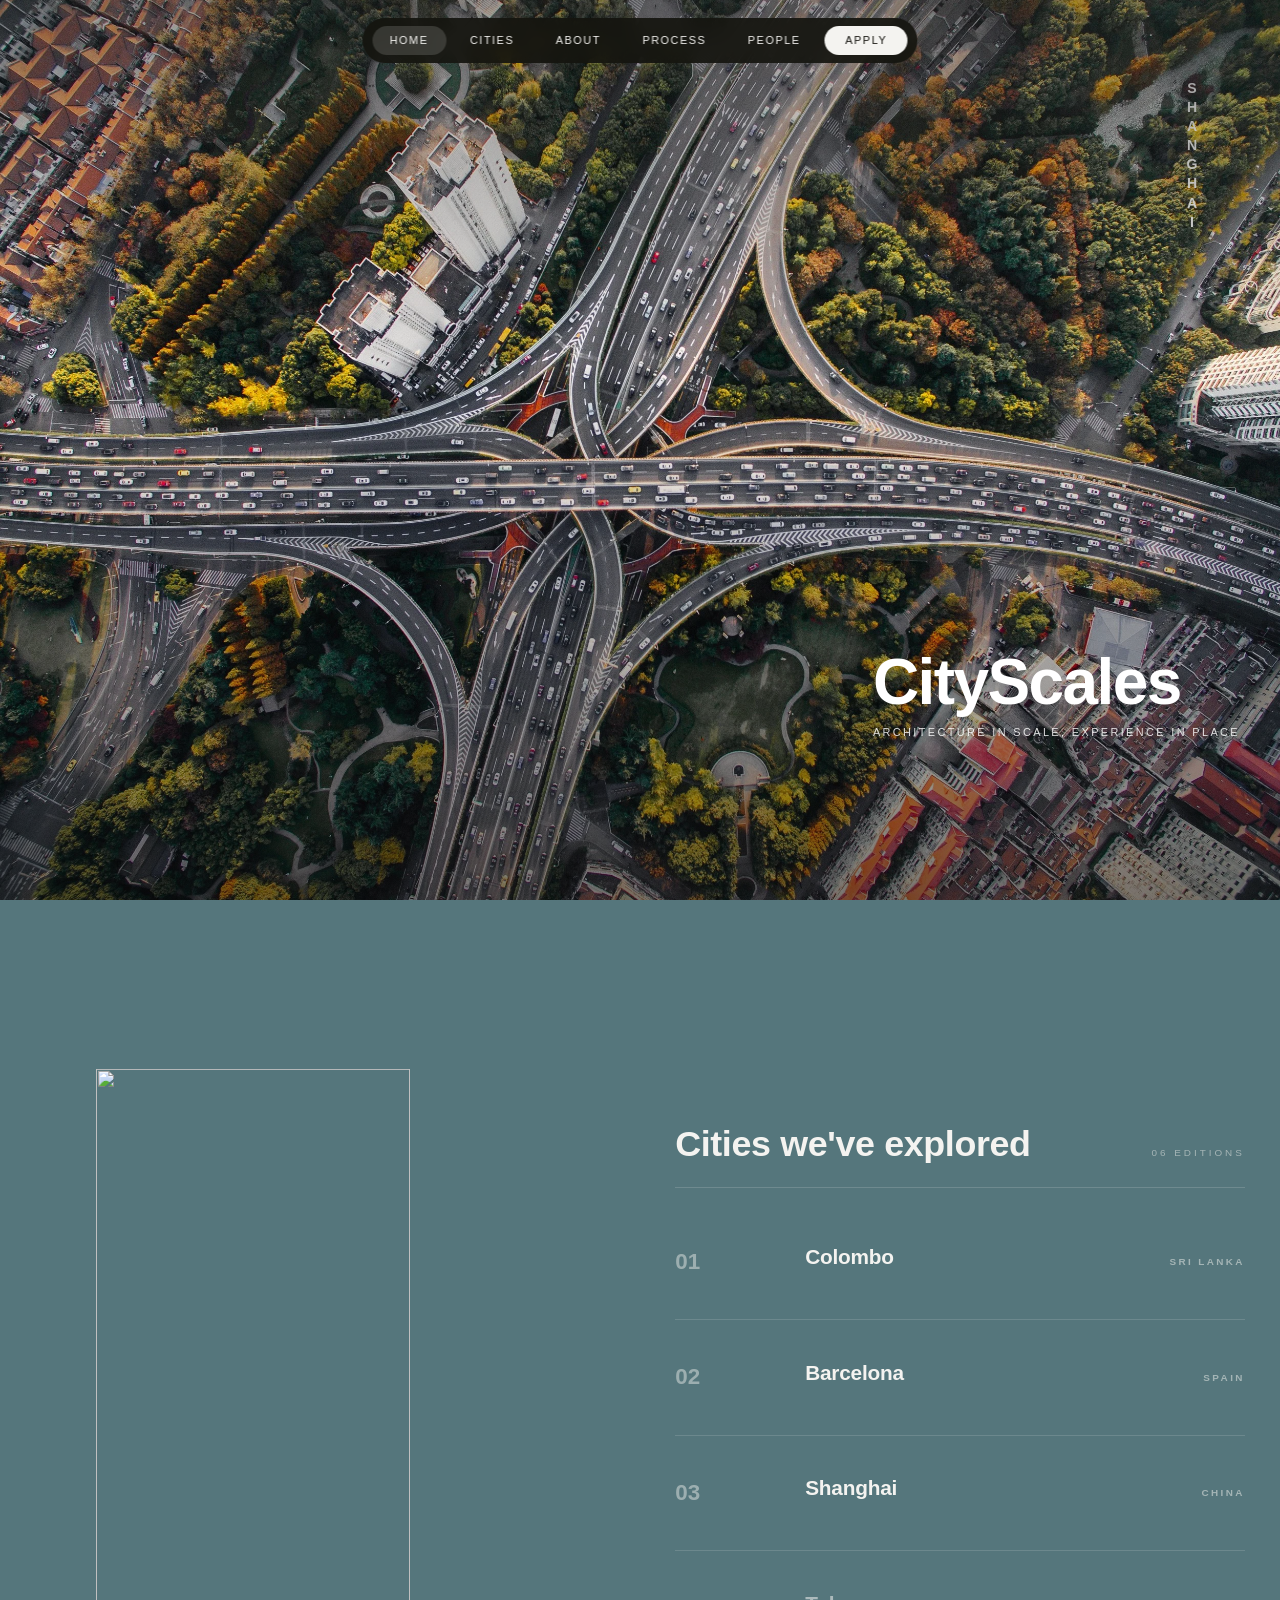
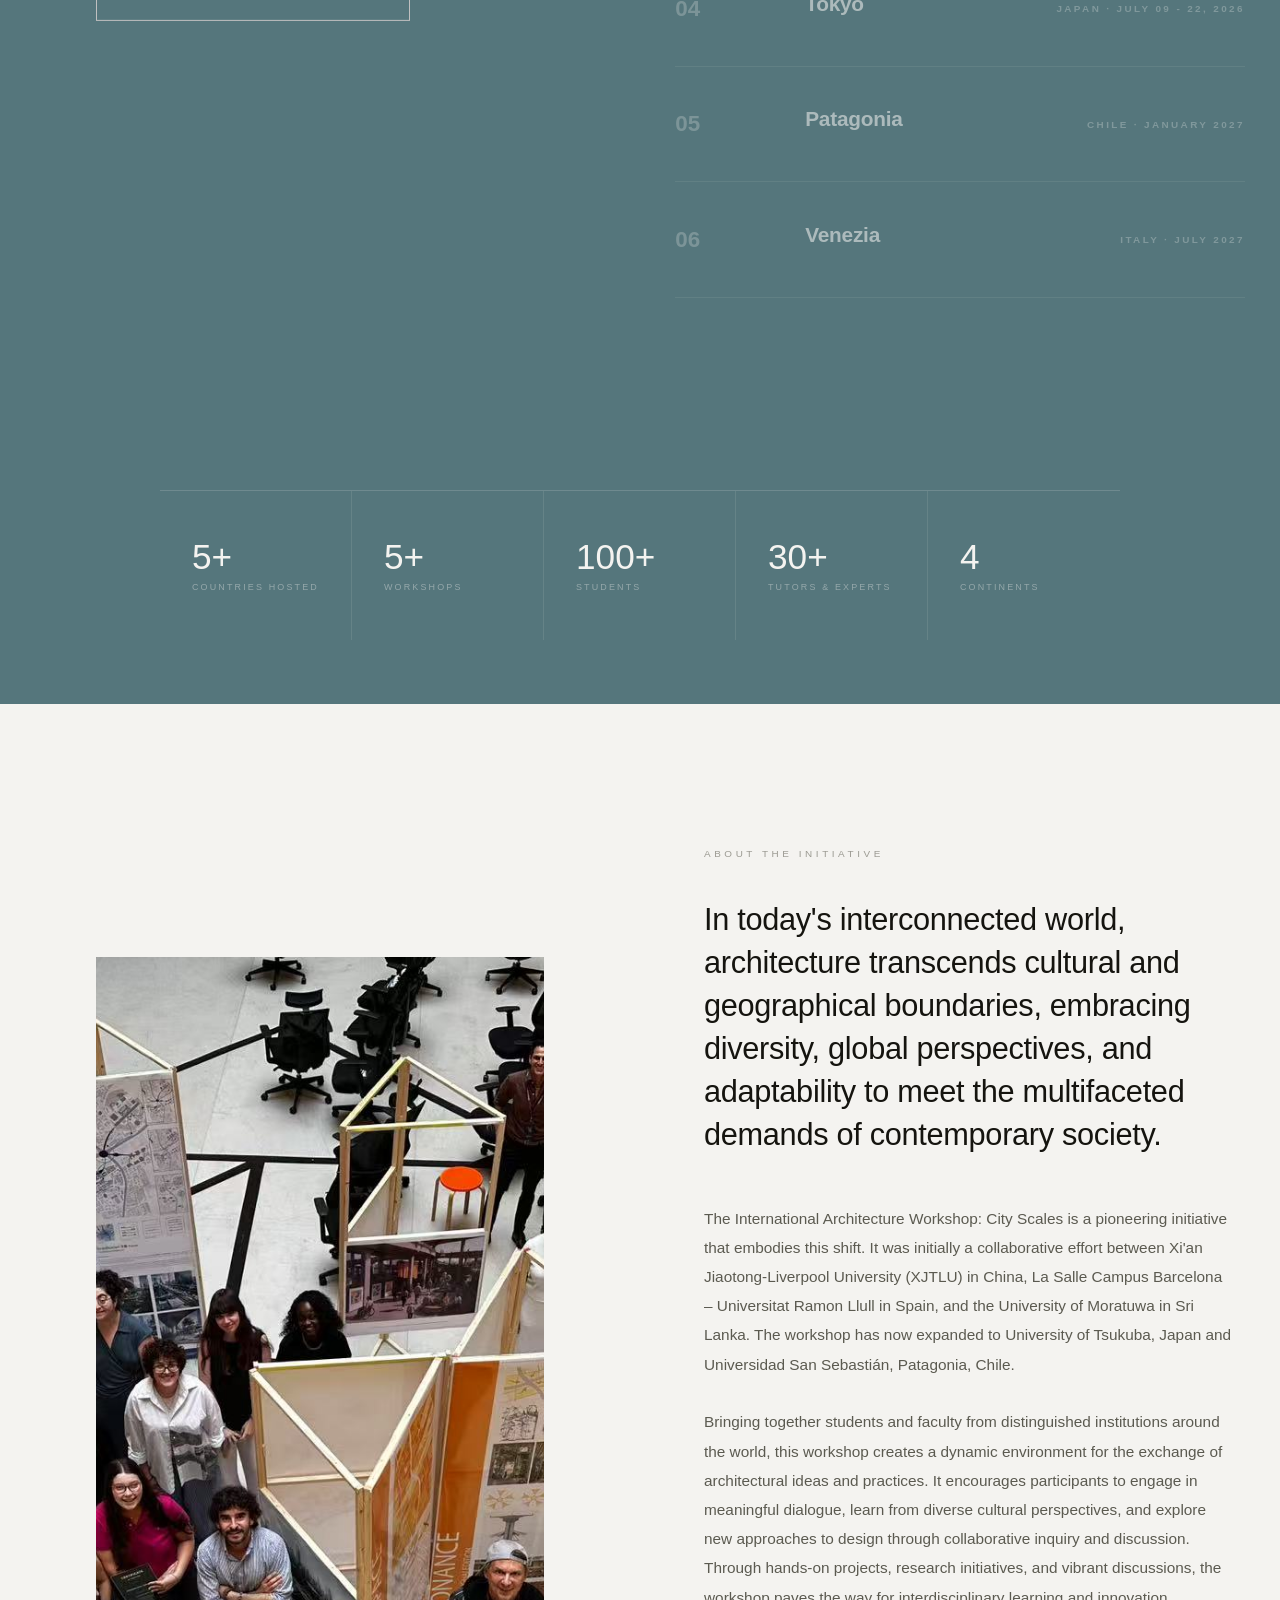
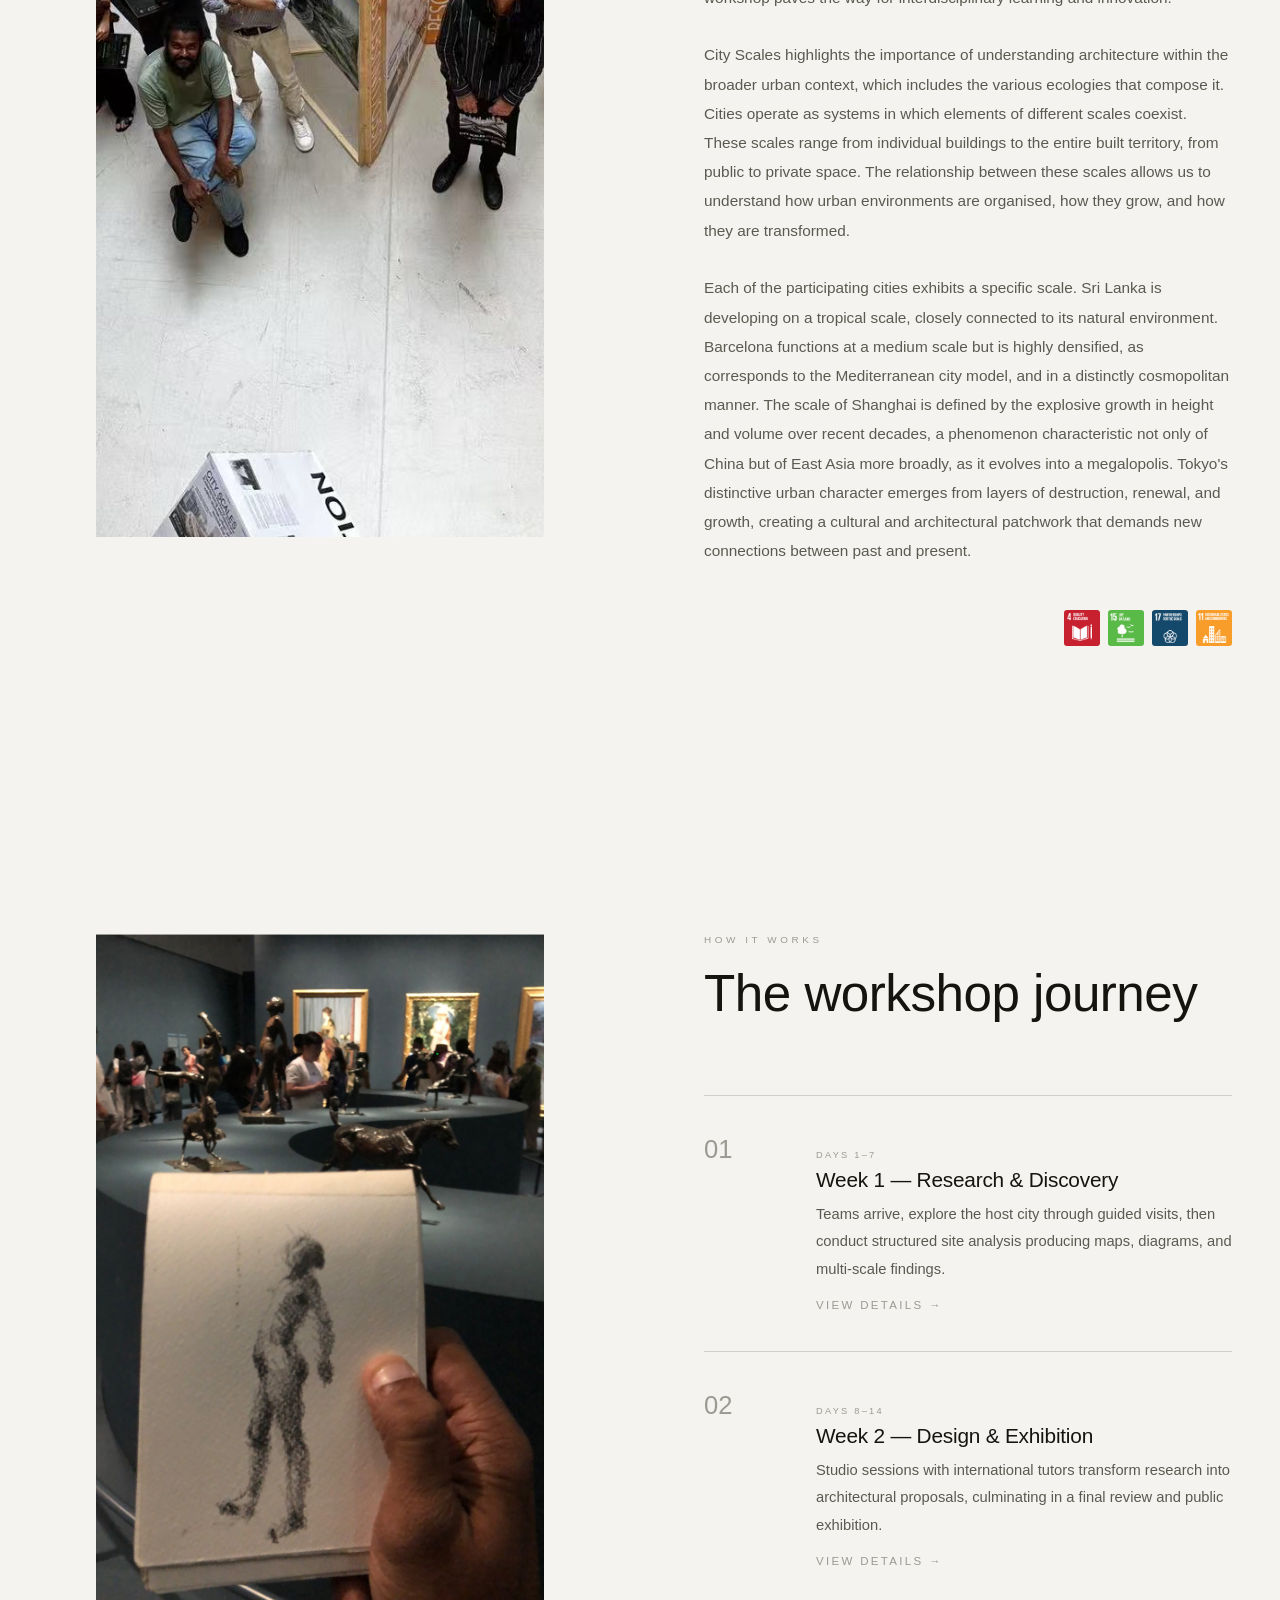
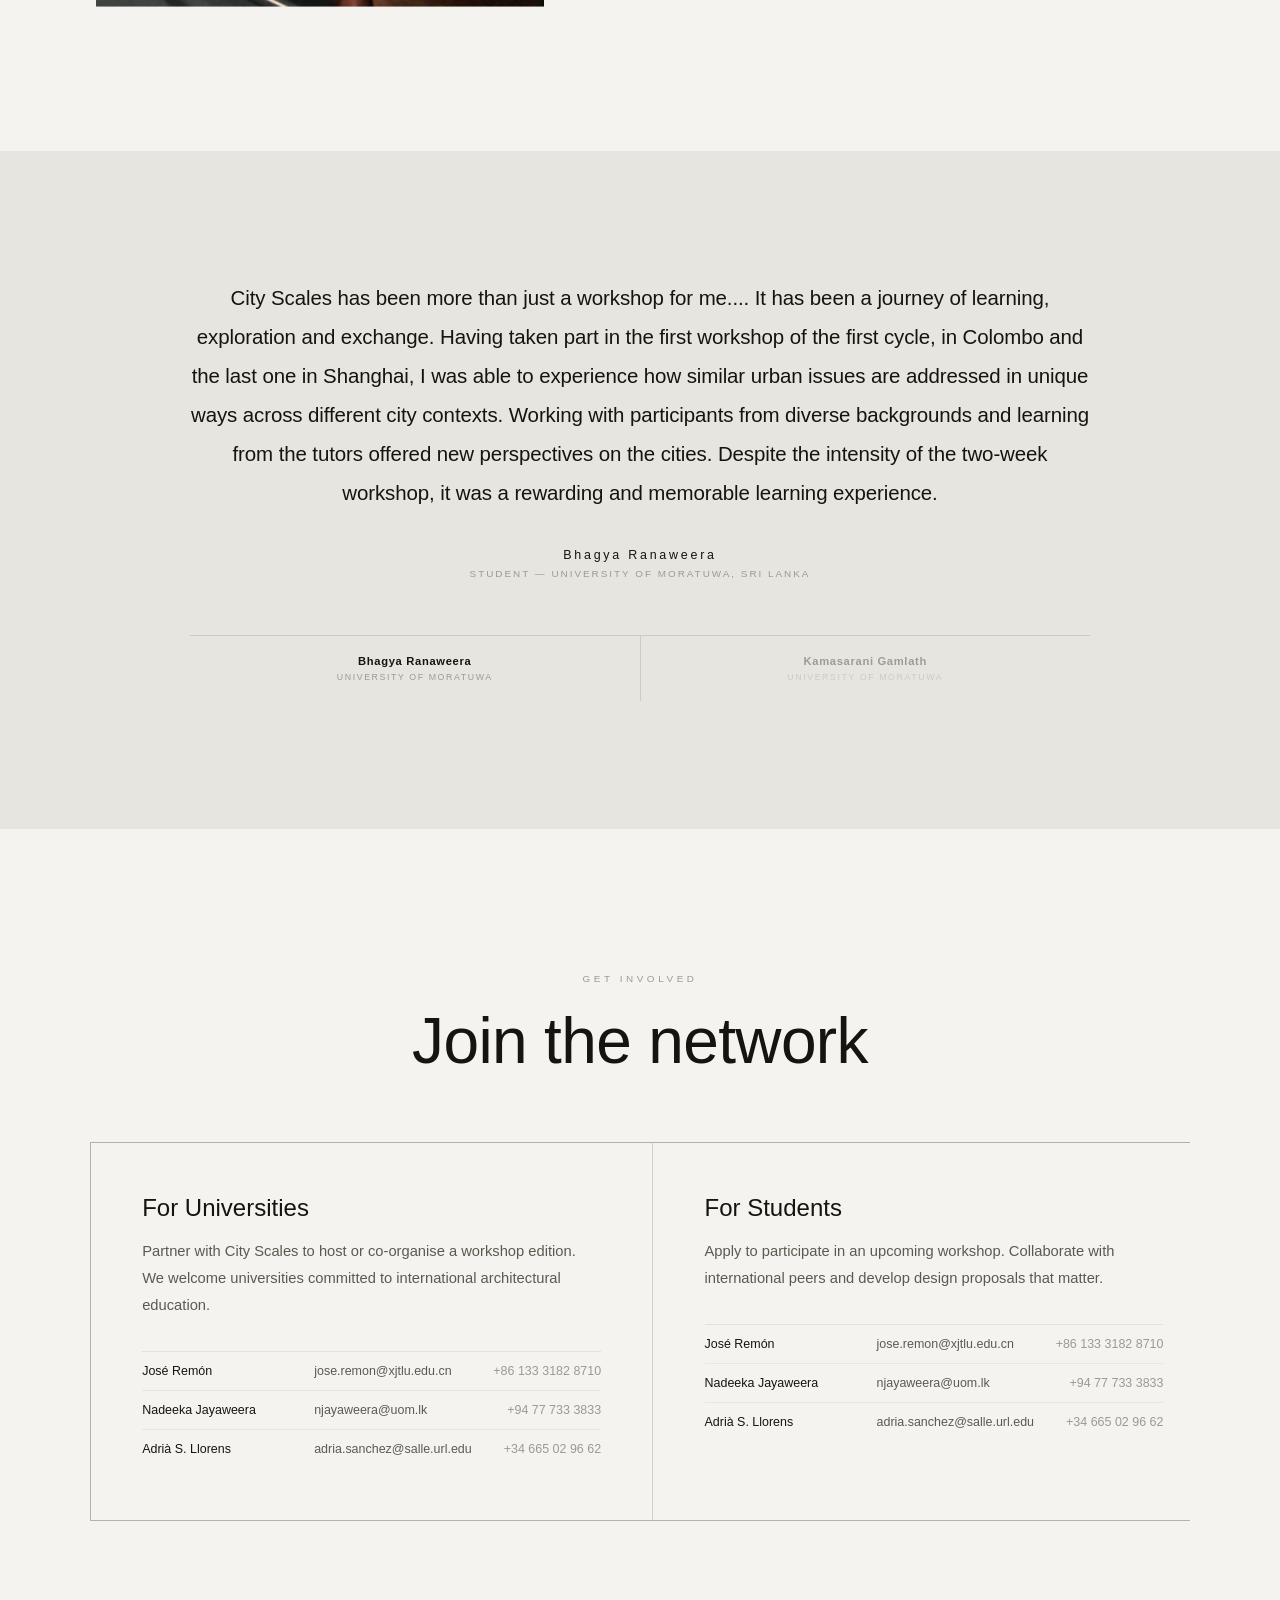
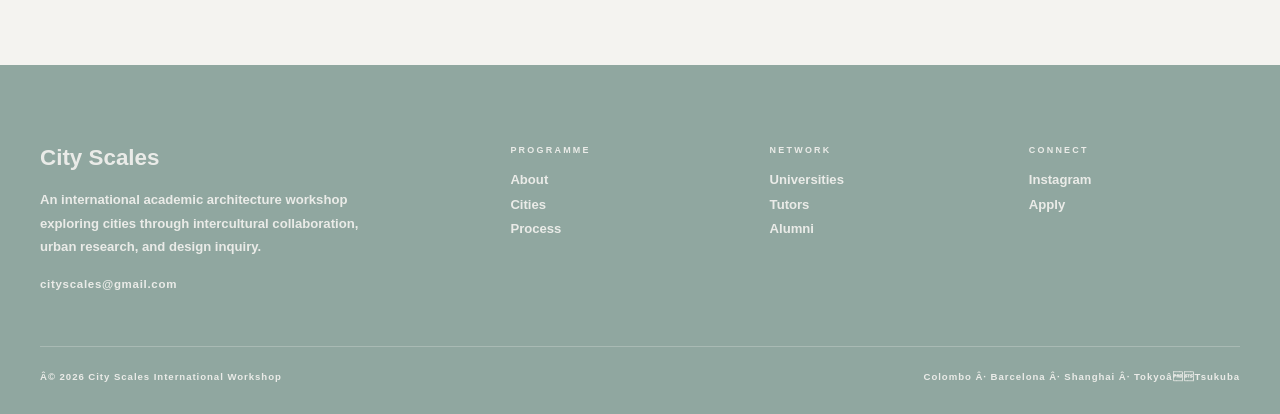
==== commit 6d455f78: "changes" ====
--- a/index.html
+++ b/index.html
@@ -77,6 +77,13 @@
     .mob-link:hover,.mob-link.mob-active{color:#f4f3f0;}
     .mob-close{position:absolute;top:1.4rem;right:1.5rem;background:none;border:none;color:rgba(244,243,240,.35);font-size:1.8rem;cursor:pointer;padding:.4rem;line-height:1;transition:color .2s;}
     .mob-close:hover{color:#f4f3f0;}
+    /* Footer dark text on Greyed Aqua */
+    footer a,footer p,footer span,footer h4{color:rgba(244,243,240,.9)!important;font-weight:600!important;}
+    footer #footer-bottom{border-color:rgba(244,243,240,.25)!important;}
+    /* Cities section bold */
+    #cities h2{font-weight:600!important;}
+    #cities a span:first-child{font-weight:700!important;}
+    #cities a>span:last-of-type,#cities a>div>span:not(:first-child){font-weight:600!important;}
     @media(max-width:640px){
       .nav-links{display:none!important;}
       .nav-ham{display:flex!important;}
@@ -165,7 +172,7 @@
         <span style="font-family:Arial;font-weight:300;font-size:1.4rem;color:rgba(244,243,240,.45);">01</span>
         <div>
           <span style="font-family:Arial;font-weight:400;font-size:1.3rem;display:block;line-height:1.05;letter-spacing:-.01em;">Colombo</span>
-          <p data-editdesc="" style="font-size:.86rem;line-height:1.6;color:rgba(244,243,240,.55);max-width:320px;margin-top:.6rem;max-height:0;overflow:hidden;opacity:0;transition:max-height .5s ease,opacity .5s ease,margin-top .5s ease;">Protecting the neighbourhood — adaptive reuse interventions to sustain the human scale in Pettah</p>
+          <p data-editdesc="" style="font-size:.86rem;line-height:1.6;color:rgba(244,243,240,.88);font-weight:500;max-width:320px;margin-top:.6rem;max-height:0;overflow:hidden;opacity:0;transition:max-height .5s ease,opacity .5s ease,margin-top .5s ease;">Protecting the neighbourhood — adaptive reuse interventions to sustain the human scale in Pettah</p>
         </div>
         <span style="font-size:.62rem;letter-spacing:.24em;text-transform:uppercase;color:rgba(244,243,240,.5);justify-self:end;">Sri Lanka</span>
         <div data-editthumb="" style="position:absolute;right:0;top:50%;width:220px;height:140px;transform:translateY(-50%) scale(.9);opacity:0;pointer-events:none;transition:opacity .35s ease,transform .35s ease;will-change:opacity,transform;z-index:3;overflow:hidden;"><img src="assets/img/colombo.jpg" alt="Colombo" style="width:100%;height:100%;object-fit:cover;"></div>
@@ -175,7 +182,7 @@
         <span style="font-family:Arial;font-weight:300;font-size:1.4rem;color:rgba(244,243,240,.45);">02</span>
         <div>
           <span style="font-family:Arial;font-weight:400;font-size:1.3rem;display:block;line-height:1.05;letter-spacing:-.01em;">Barcelona</span>
-          <p data-editdesc="" style="font-size:.86rem;line-height:1.6;color:rgba(244,243,240,.55);max-width:320px;margin-top:.6rem;max-height:0;overflow:hidden;opacity:0;transition:max-height .5s ease,opacity .5s ease,margin-top .5s ease;">Living architecture within diverse urban scales across the globe</p>
+          <p data-editdesc="" style="font-size:.86rem;line-height:1.6;color:rgba(244,243,240,.88);font-weight:500;max-width:320px;margin-top:.6rem;max-height:0;overflow:hidden;opacity:0;transition:max-height .5s ease,opacity .5s ease,margin-top .5s ease;">Exploring the superblock for climate change mitigation and urban sustainability</p>
         </div>
         <span style="font-size:.62rem;letter-spacing:.24em;text-transform:uppercase;color:rgba(244,243,240,.5);justify-self:end;">Spain</span>
         <div data-editthumb="" style="position:absolute;right:0;top:50%;width:220px;height:140px;transform:translateY(-50%) scale(.9);opacity:0;pointer-events:none;transition:opacity .35s ease,transform .35s ease;will-change:opacity,transform;z-index:3;overflow:hidden;"><img src="assets/img/barc-one.jpeg" alt="Barcelona" style="width:100%;height:100%;object-fit:cover;"></div>
@@ -185,7 +192,7 @@
         <span style="font-family:Arial;font-weight:300;font-size:1.4rem;color:rgba(244,243,240,.45);">03</span>
         <div>
           <span style="font-family:Arial;font-weight:400;font-size:1.3rem;display:block;line-height:1.05;letter-spacing:-.01em;">Shanghai</span>
-          <p data-editdesc="" style="font-size:.86rem;line-height:1.6;color:rgba(244,243,240,.55);max-width:320px;margin-top:.6rem;max-height:0;overflow:hidden;opacity:0;transition:max-height .5s ease,opacity .5s ease,margin-top .5s ease;">Experiencing architecture within diverse urban scales across the globe</p>
+          <p data-editdesc="" style="font-size:.86rem;line-height:1.6;color:rgba(244,243,240,.88);font-weight:500;max-width:320px;margin-top:.6rem;max-height:0;overflow:hidden;opacity:0;transition:max-height .5s ease,opacity .5s ease,margin-top .5s ease;">Elevated infrastructure as means of social sustainability in mega cities</p>
         </div>
         <span style="font-size:.62rem;letter-spacing:.24em;text-transform:uppercase;color:rgba(244,243,240,.5);justify-self:end;">China</span>
         <div data-editthumb="" style="position:absolute;right:0;top:50%;width:220px;height:140px;transform:translateY(-50%) scale(.9);opacity:0;pointer-events:none;transition:opacity .35s ease,transform .35s ease;will-change:opacity,transform;z-index:3;overflow:hidden;"><img src="assets/img/shanghai-one.jpeg" alt="Shanghai" style="width:100%;height:100%;object-fit:cover;"></div>
@@ -195,7 +202,7 @@
         <span style="font-family:Arial;font-weight:300;font-size:1.4rem;color:rgba(244,243,240,.45);">04</span>
         <div>
           <span style="font-family:Arial;font-weight:400;font-size:1.3rem;display:block;line-height:1.05;letter-spacing:-.01em;">Tokyo</span>
-          <p data-editdesc="" style="font-size:.86rem;line-height:1.6;color:rgba(244,243,240,.55);max-width:320px;margin-top:.6rem;max-height:0;overflow:hidden;opacity:0;transition:max-height .5s ease,opacity .5s ease,margin-top .5s ease;">Experiencing architecture within diverse urban scales across the globe</p>
+          <p data-editdesc="" style="font-size:.86rem;line-height:1.6;color:rgba(244,243,240,.88);font-weight:500;max-width:320px;margin-top:.6rem;max-height:0;overflow:hidden;opacity:0;transition:max-height .5s ease,opacity .5s ease,margin-top .5s ease;">The Tokyo workshop explored the relationship between Tokyo's ultra-modern patchwork metropolis and its surrounding suburban ecosystems.</p>
         </div>
         <span style="font-size:.62rem;letter-spacing:.24em;text-transform:uppercase;color:rgba(244,243,240,.5);justify-self:end;">Japan · July 09 - 22, 2026</span>
         <div data-editthumb="" style="position:absolute;right:0;top:50%;width:220px;height:140px;transform:translateY(-50%) scale(.9);opacity:0;pointer-events:none;transition:opacity .35s ease,transform .35s ease;will-change:opacity,transform;z-index:3;overflow:hidden;"><img src="assets/img/home-tokyo.jpeg" alt="Tokyo" style="width:100%;height:100%;object-fit:cover;"></div>
@@ -205,7 +212,7 @@
         <span style="font-family:Arial;font-weight:300;font-size:1.4rem;color:rgba(244,243,240,.45);">05</span>
         <div>
           <span style="font-family:Arial;font-weight:400;font-size:1.3rem;display:block;line-height:1.05;letter-spacing:-.01em;">Patagonia</span>
-          <p data-editdesc="" style="font-size:.86rem;line-height:1.6;color:rgba(244,243,240,.55);max-width:320px;margin-top:.6rem;max-height:0;overflow:hidden;opacity:0;transition:max-height .5s ease,opacity .5s ease,margin-top .5s ease;">Green infrastructure within diverse urban scales across the globe</p>
+          <p data-editdesc="" style="font-size:.86rem;line-height:1.6;color:rgba(244,243,240,.88);font-weight:500;max-width:320px;margin-top:.6rem;max-height:0;overflow:hidden;opacity:0;transition:max-height .5s ease,opacity .5s ease,margin-top .5s ease;">Green infrastructure within diverse urban scales across the globe</p>
         </div>
         <span style="font-size:.62rem;letter-spacing:.24em;text-transform:uppercase;color:rgba(244,243,240,.5);justify-self:end;">Chile · January 2027</span>
       </a>
@@ -214,7 +221,7 @@
         <span style="font-family:Arial;font-weight:300;font-size:1.4rem;color:rgba(244,243,240,.45);">06</span>
         <div>
           <span style="font-family:Arial;font-weight:400;font-size:1.3rem;display:block;line-height:1.05;letter-spacing:-.01em;">Venezia</span>
-          <p data-editdesc="" style="font-size:.86rem;line-height:1.6;color:rgba(244,243,240,.55);max-width:320px;margin-top:.6rem;max-height:0;overflow:hidden;opacity:0;transition:max-height .5s ease,opacity .5s ease,margin-top .5s ease;">Next edition. Water, infrastructure, and the urban condition of one of the world's most extraordinary cities.</p>
+          <p data-editdesc="" style="font-size:.86rem;line-height:1.6;color:rgba(244,243,240,.88);font-weight:500;max-width:320px;margin-top:.6rem;max-height:0;overflow:hidden;opacity:0;transition:max-height .5s ease,opacity .5s ease,margin-top .5s ease;">Next edition. Water, infrastructure, and the urban condition of one of the world's most extraordinary cities.</p>
         </div>
         <span style="font-size:.62rem;letter-spacing:.24em;text-transform:uppercase;color:rgba(244,243,240,.5);justify-self:end;">Italy · July 2027</span>
       </a>
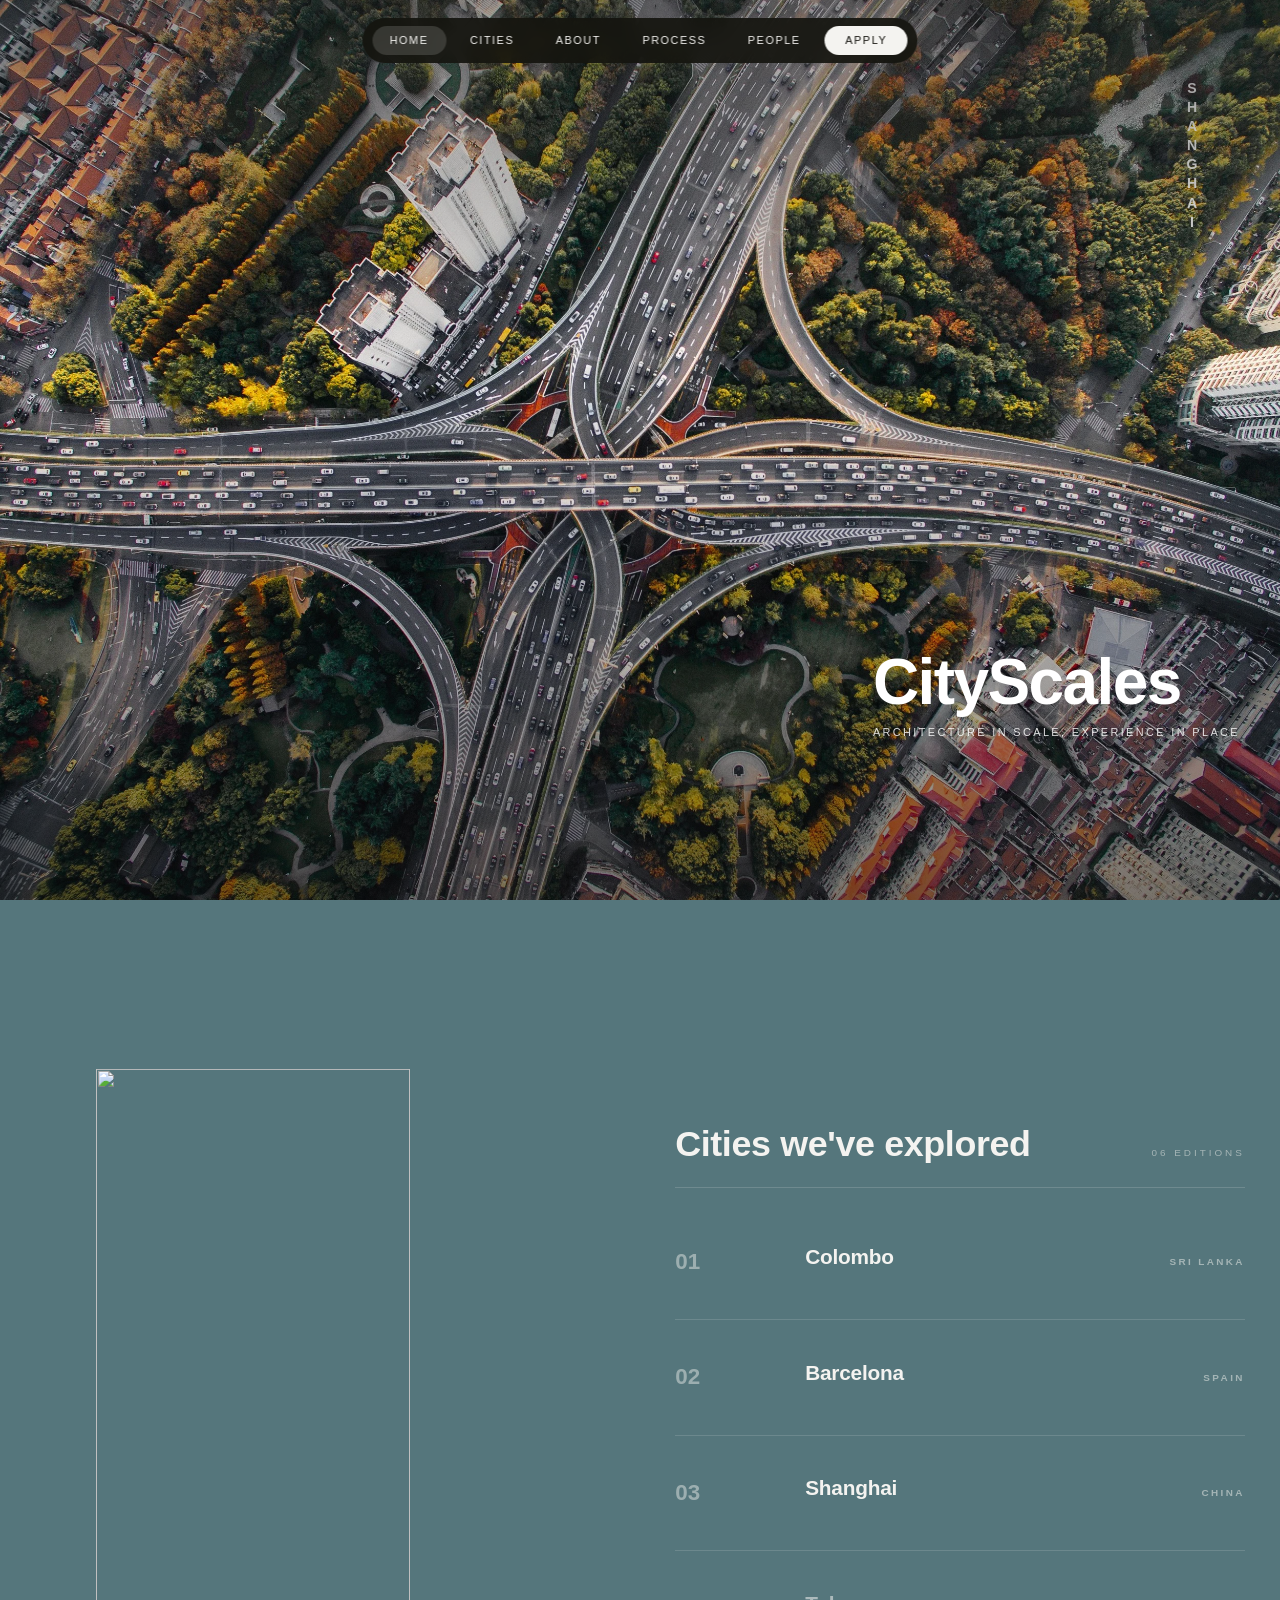
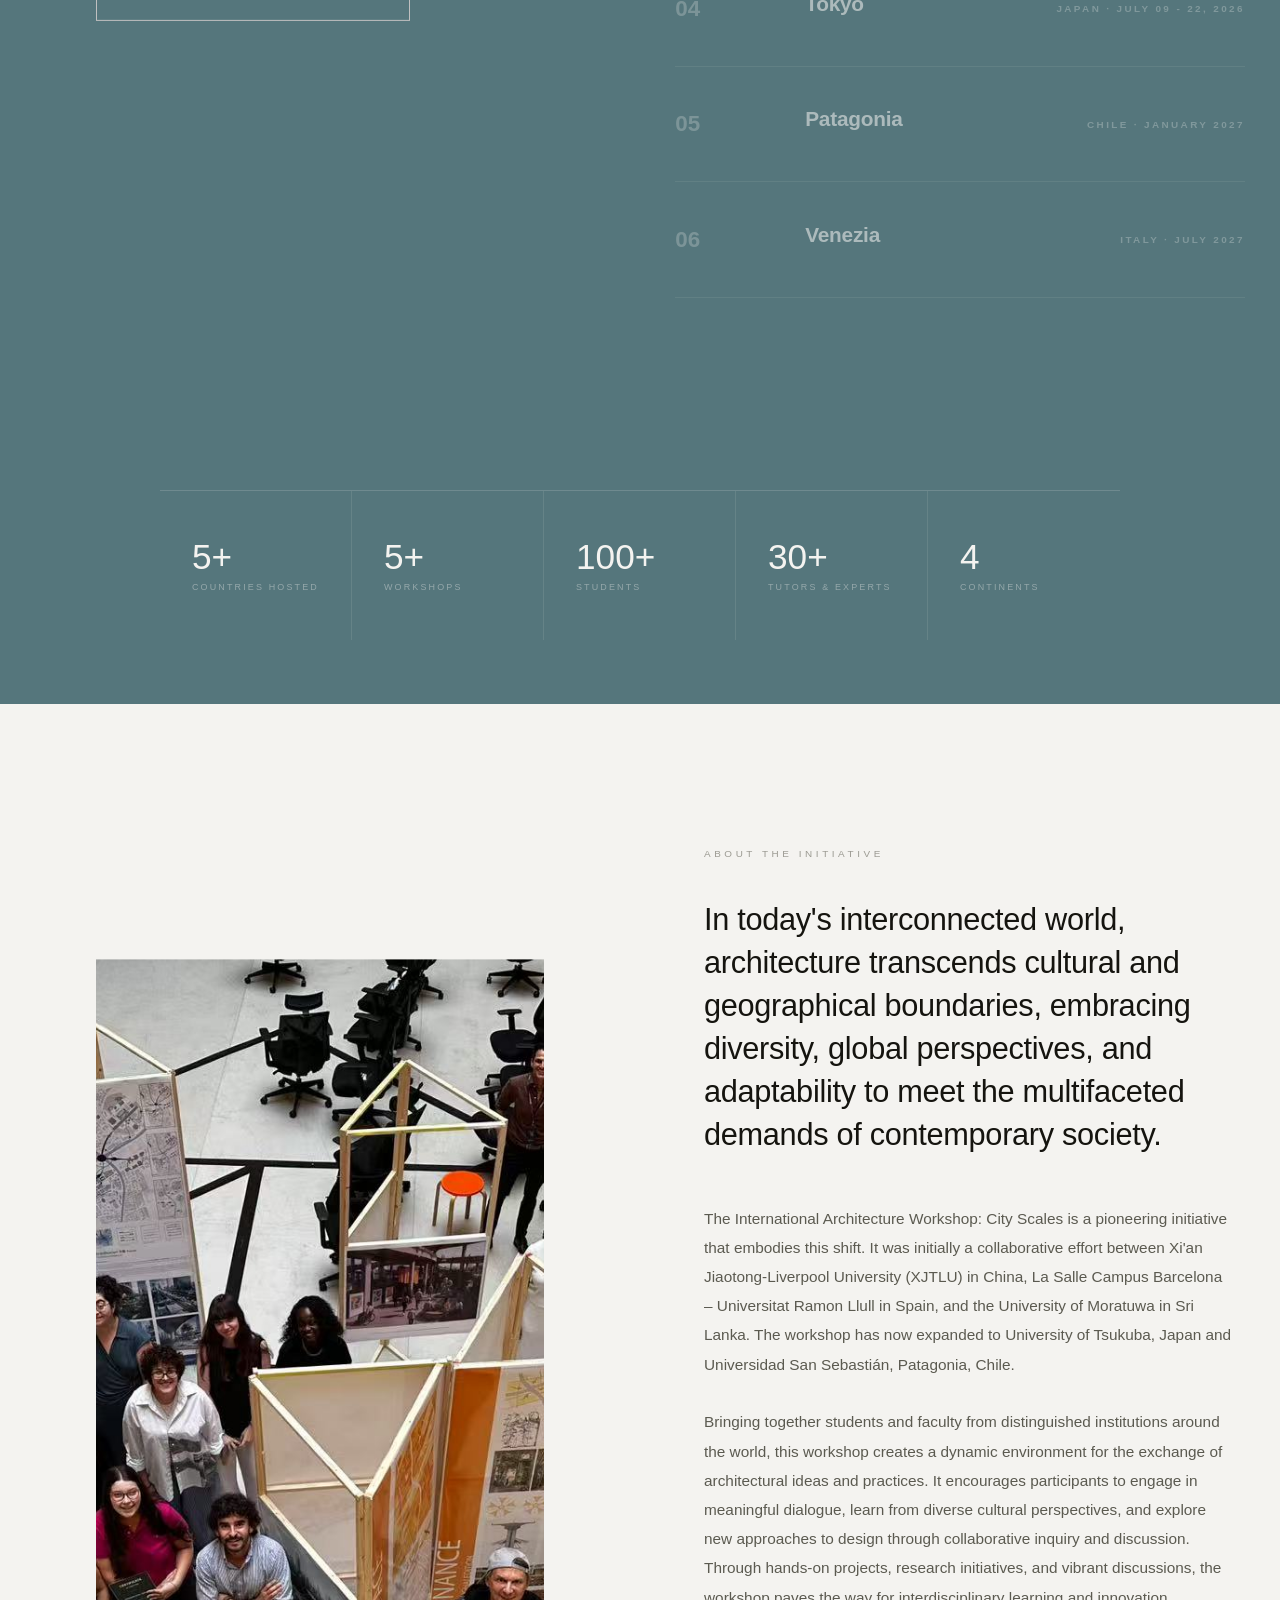
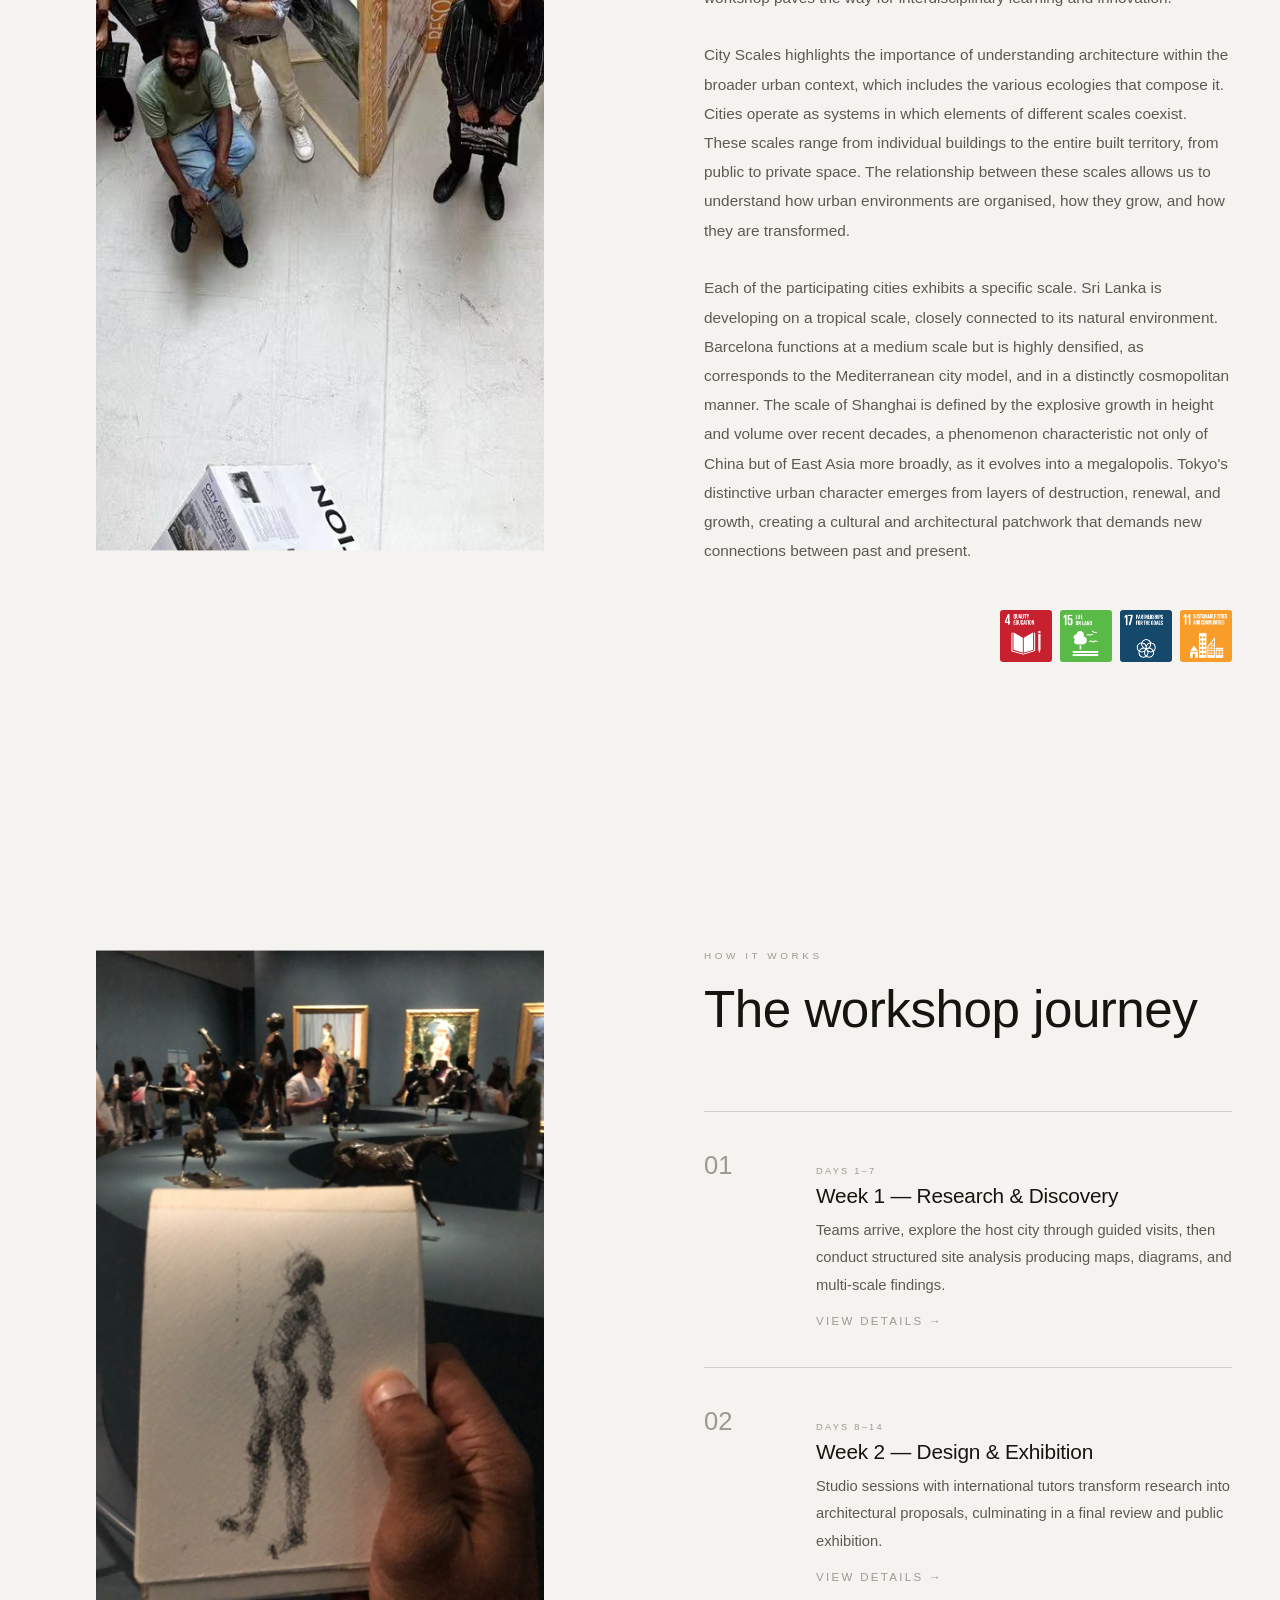
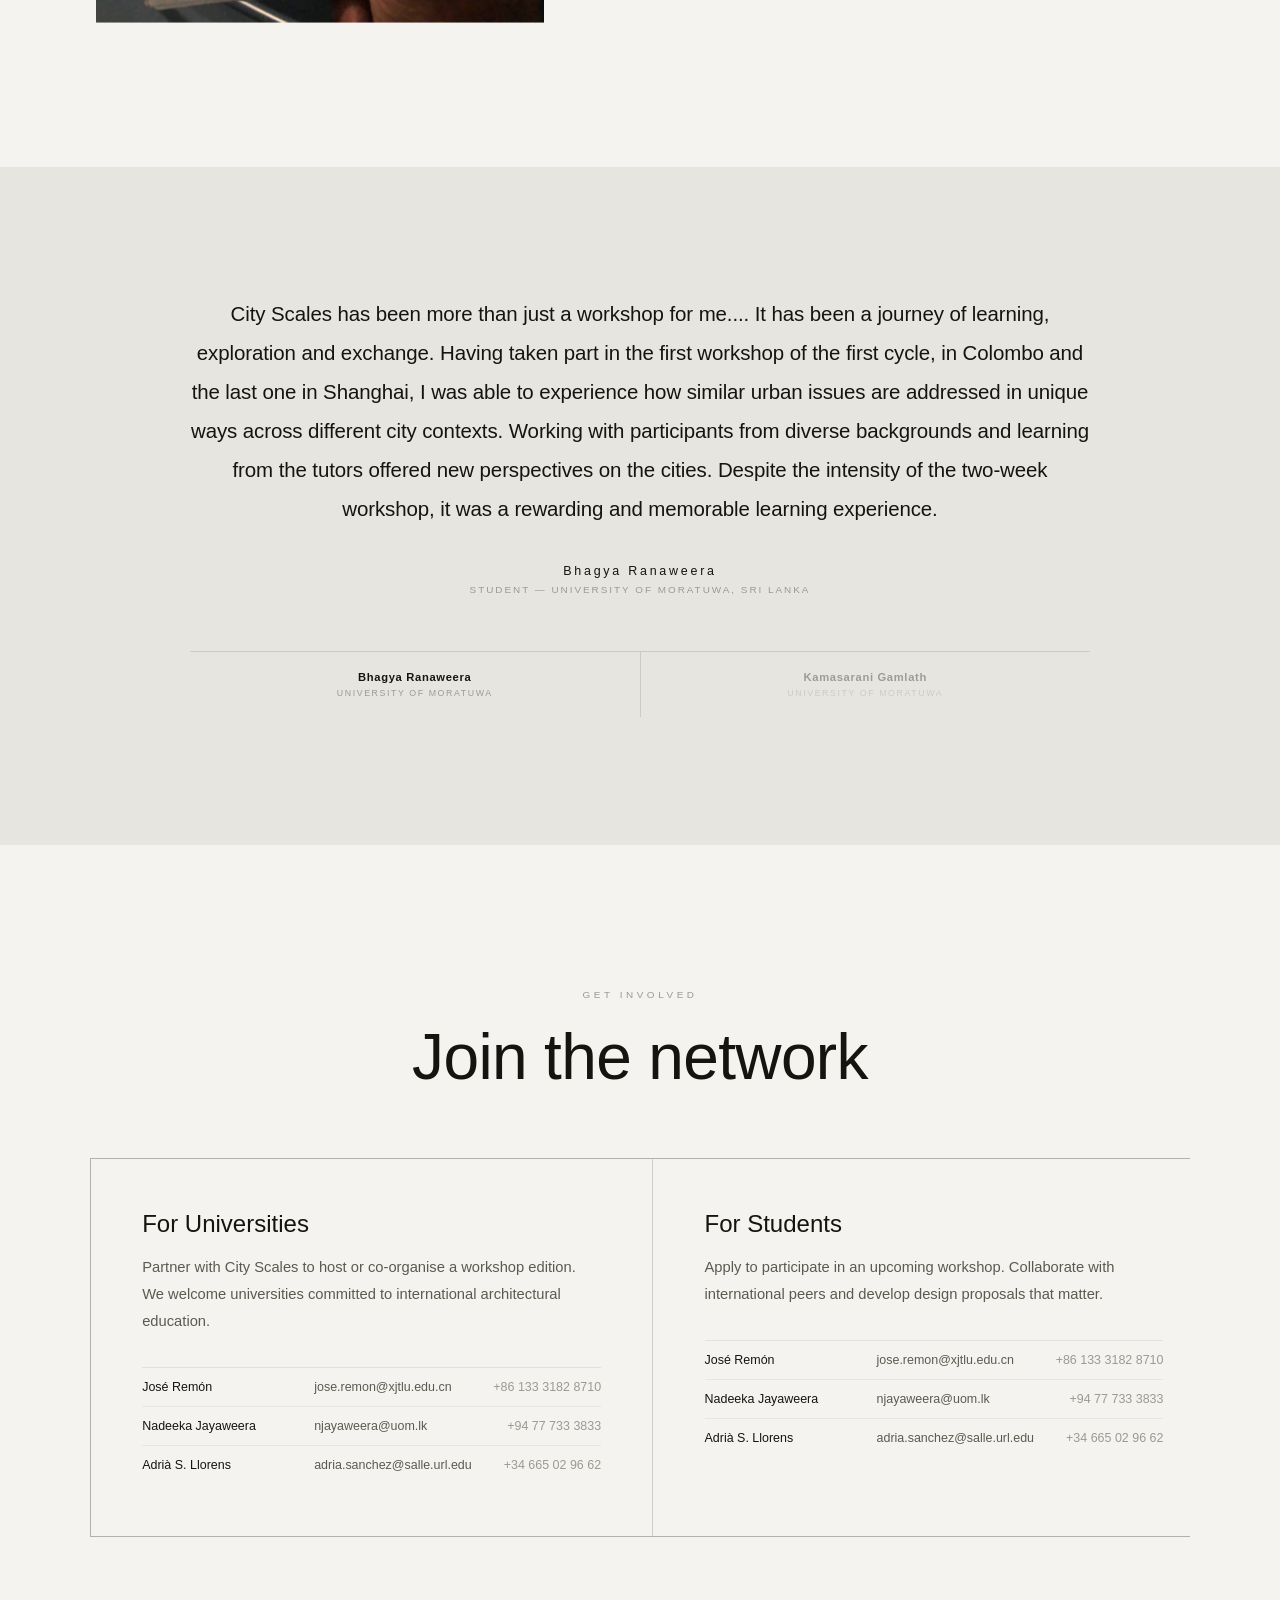
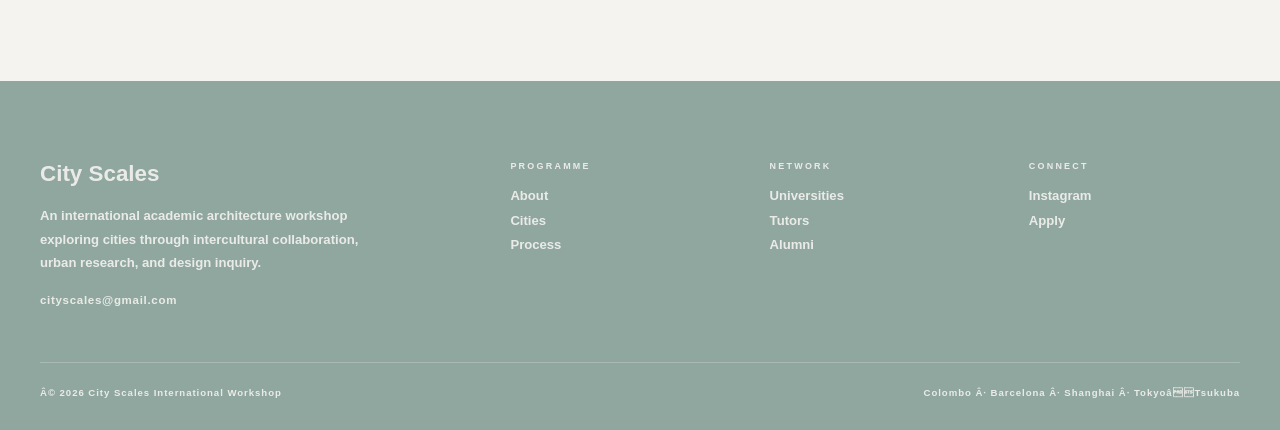
==== commit 1cf615ca: "changes" ====
--- a/index.html
+++ b/index.html
@@ -273,10 +273,10 @@
 <p data-reveal="" style="font-size:.96rem;line-height:1.9;color:#5b5a50;margin-top:1.8rem;">City Scales highlights the importance of understanding architecture within the broader urban context, which includes the various ecologies that compose it. Cities operate as systems in which elements of different scales coexist. These scales range from individual buildings to the entire built territory, from public to private space. The relationship between these scales allows us to understand how urban environments are organised, how they grow, and how they are transformed.</p>
       <p data-reveal="" style="font-size:.96rem;line-height:1.9;color:#5b5a50;margin-top:1.8rem;">Each of the participating cities exhibits a specific scale. Sri Lanka is developing on a tropical scale, closely connected to its natural environment. Barcelona functions at a medium scale but is highly densified, as corresponds to the Mediterranean city model, and in a distinctly cosmopolitan manner. The scale of Shanghai is defined by the explosive growth in height and volume over recent decades, a phenomenon characteristic not only of China but of East Asia more broadly, as it evolves into a megalopolis. Tokyo's distinctive urban character emerges from layers of destruction, renewal, and growth, creating a cultural and architectural patchwork that demands new connections between past and present.</p>
       <div data-reveal style="display:flex;align-items:center;gap:.5rem;flex-wrap:wrap;margin-top:2.8rem;justify-content:flex-end;">
-        <img src="assets/img/sdg-one.jpg" alt="SDG 1" style="width:36px;height:36px;object-fit:cover;border-radius:3px;">
-        <img src="assets/img/sdg-two.jpg" alt="SDG 2" style="width:36px;height:36px;object-fit:cover;border-radius:3px;">
-        <img src="assets/img/sdg-three.jpg" alt="SDG 3" style="width:36px;height:36px;object-fit:cover;border-radius:3px;">
-        <img src="assets/img/sdg-four.jpg" alt="SDG 4" style="width:36px;height:36px;object-fit:cover;border-radius:3px;">
+        <img src="assets/img/sdg-one.jpg" alt="SDG 1" style="width:52px;height:52px;object-fit:cover;border-radius:3px;">
+        <img src="assets/img/sdg-two.jpg" alt="SDG 2" style="width:52px;height:52px;object-fit:cover;border-radius:3px;">
+        <img src="assets/img/sdg-three.jpg" alt="SDG 3" style="width:52px;height:52px;object-fit:cover;border-radius:3px;">
+        <img src="assets/img/sdg-four.jpg" alt="SDG 4" style="width:52px;height:52px;object-fit:cover;border-radius:3px;">
       </div>
     </div>
   </div>
@@ -525,7 +525,7 @@
     <a href="process.html" class="mob-link">Process</a>
     <a href="people.html" class="mob-link">People</a>
   </nav>
-  <a href="#join" style="display:inline-block;font-size:.7rem;letter-spacing:.2em;text-transform:uppercase;background:#f4f3f0;color:#15140f;padding:.9rem 2.2rem;border-radius:30px;font-family:Arial;font-weight:700;text-decoration:none;">Apply Now</a>
+  <a href="#join" id="mobApply" style="display:inline-block;font-size:.7rem;letter-spacing:.2em;text-transform:uppercase;background:#f4f3f0;color:#15140f;padding:.9rem 2.2rem;border-radius:30px;font-family:Arial;font-weight:700;text-decoration:none;">Apply Now</a>
   <div style="position:absolute;bottom:2.5rem;left:2.5rem;font-size:.58rem;letter-spacing:.22em;text-transform:uppercase;color:rgba(244,243,240,.18);">City Scales International</div>
 </div>
 <script>
@@ -536,6 +536,7 @@
   btn.addEventListener('click',open);
   cls.addEventListener('click',close);
   menu.querySelectorAll('.mob-link').forEach(function(l){l.addEventListener('click',close);});
+  var apply=document.getElementById('mobApply');if(apply)apply.addEventListener('click',close);
 })();
 </script>
 </body>
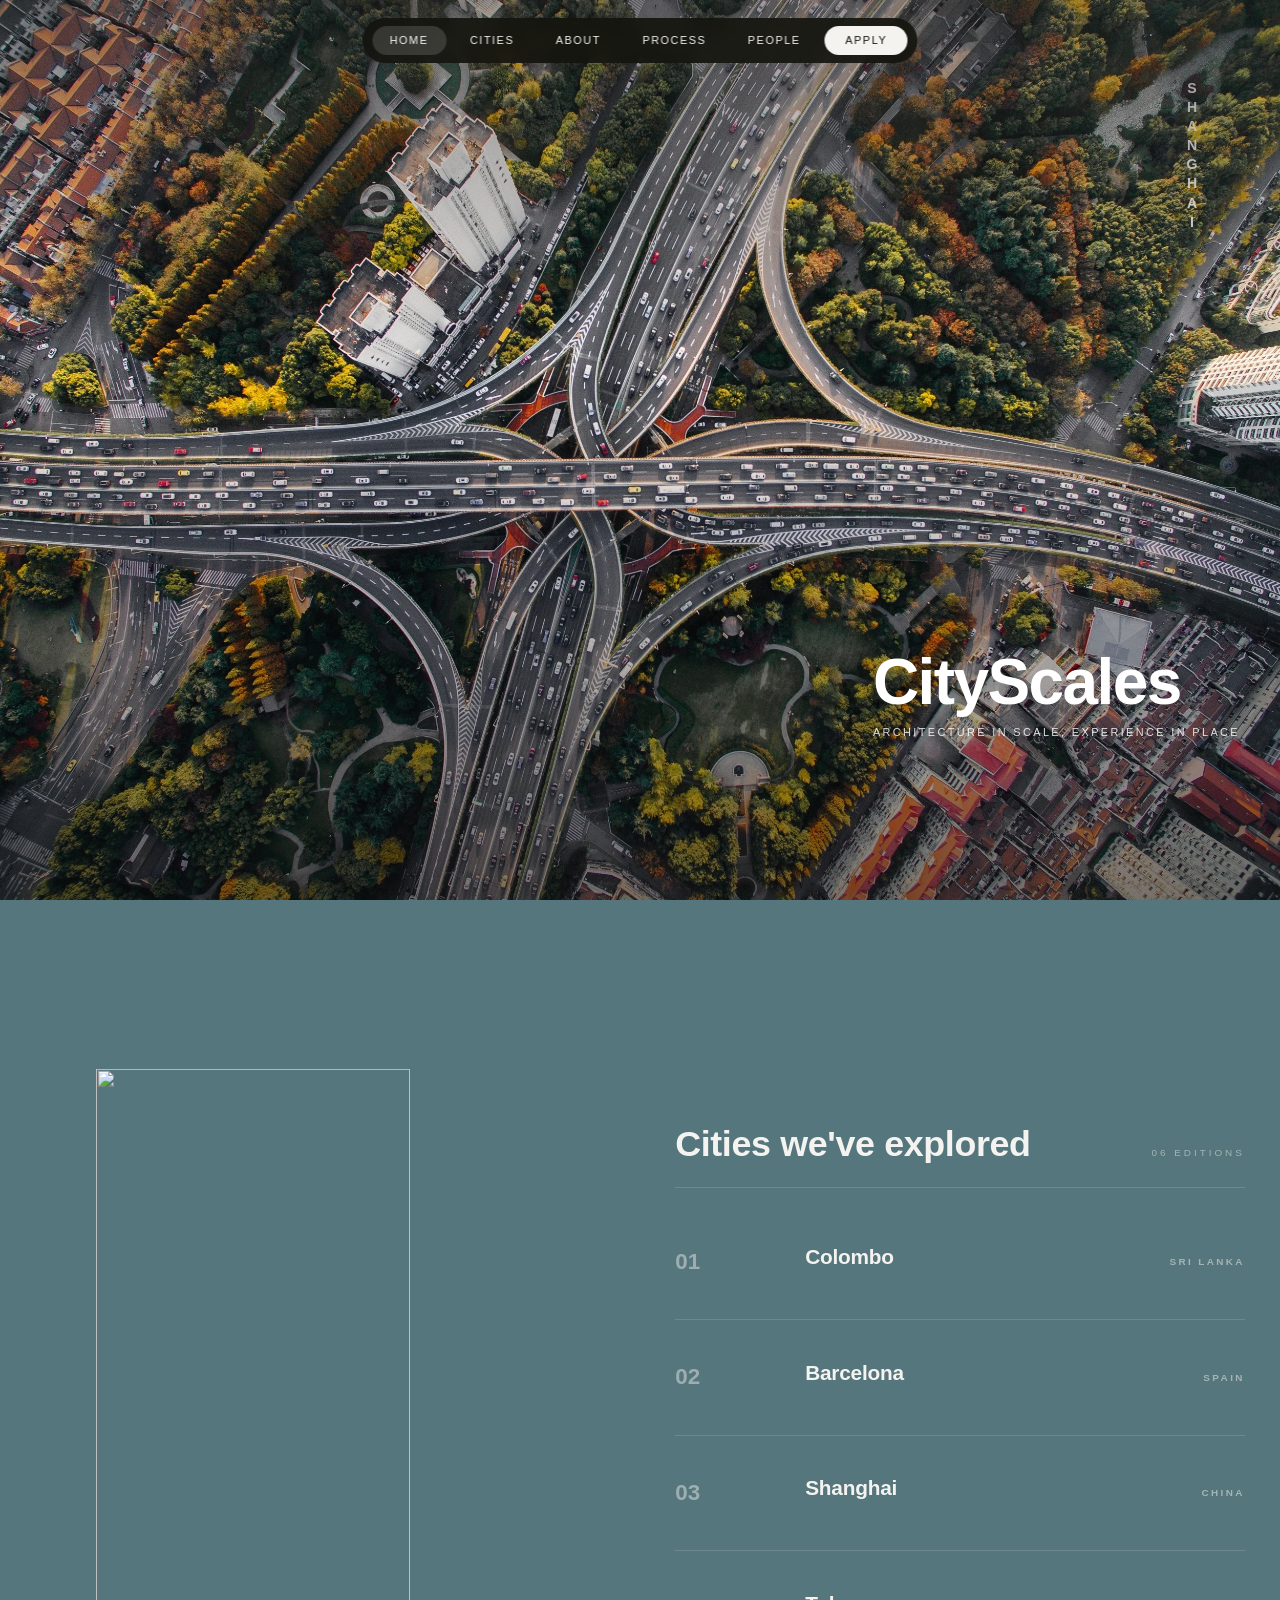
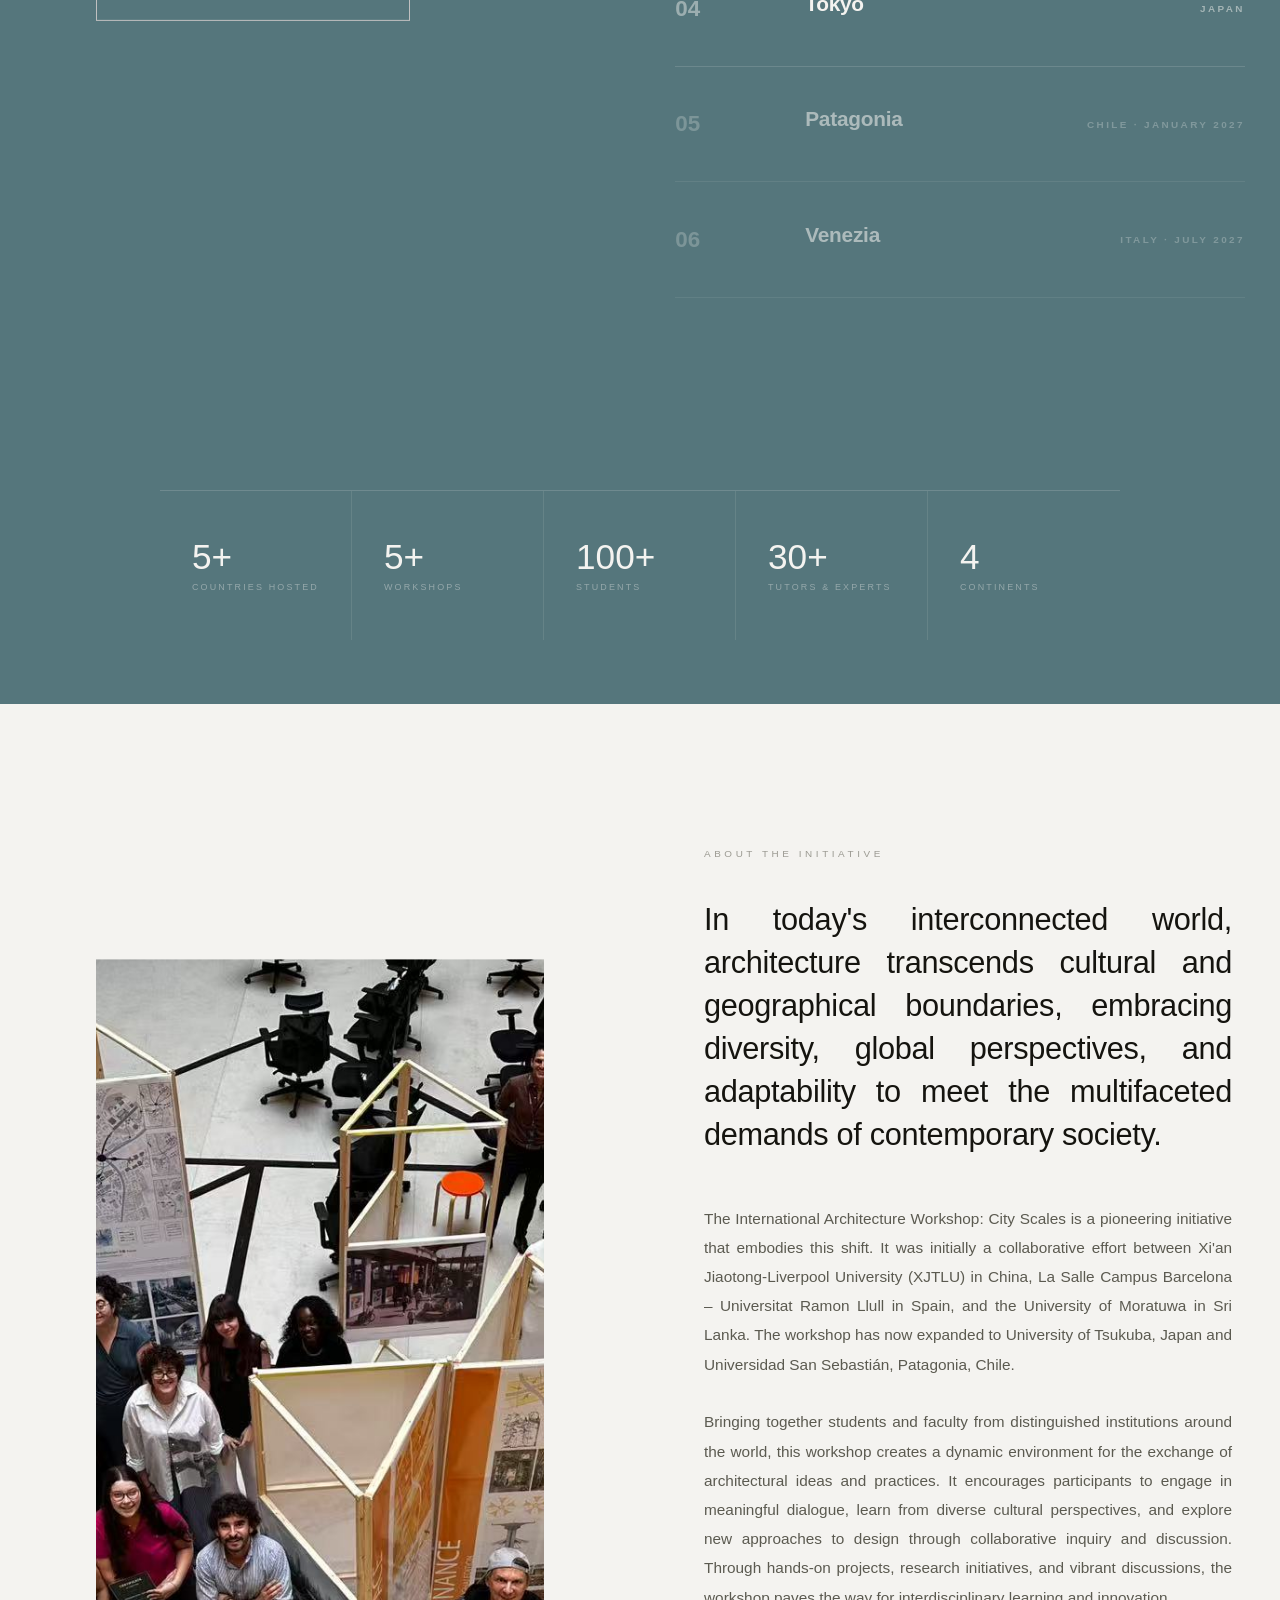
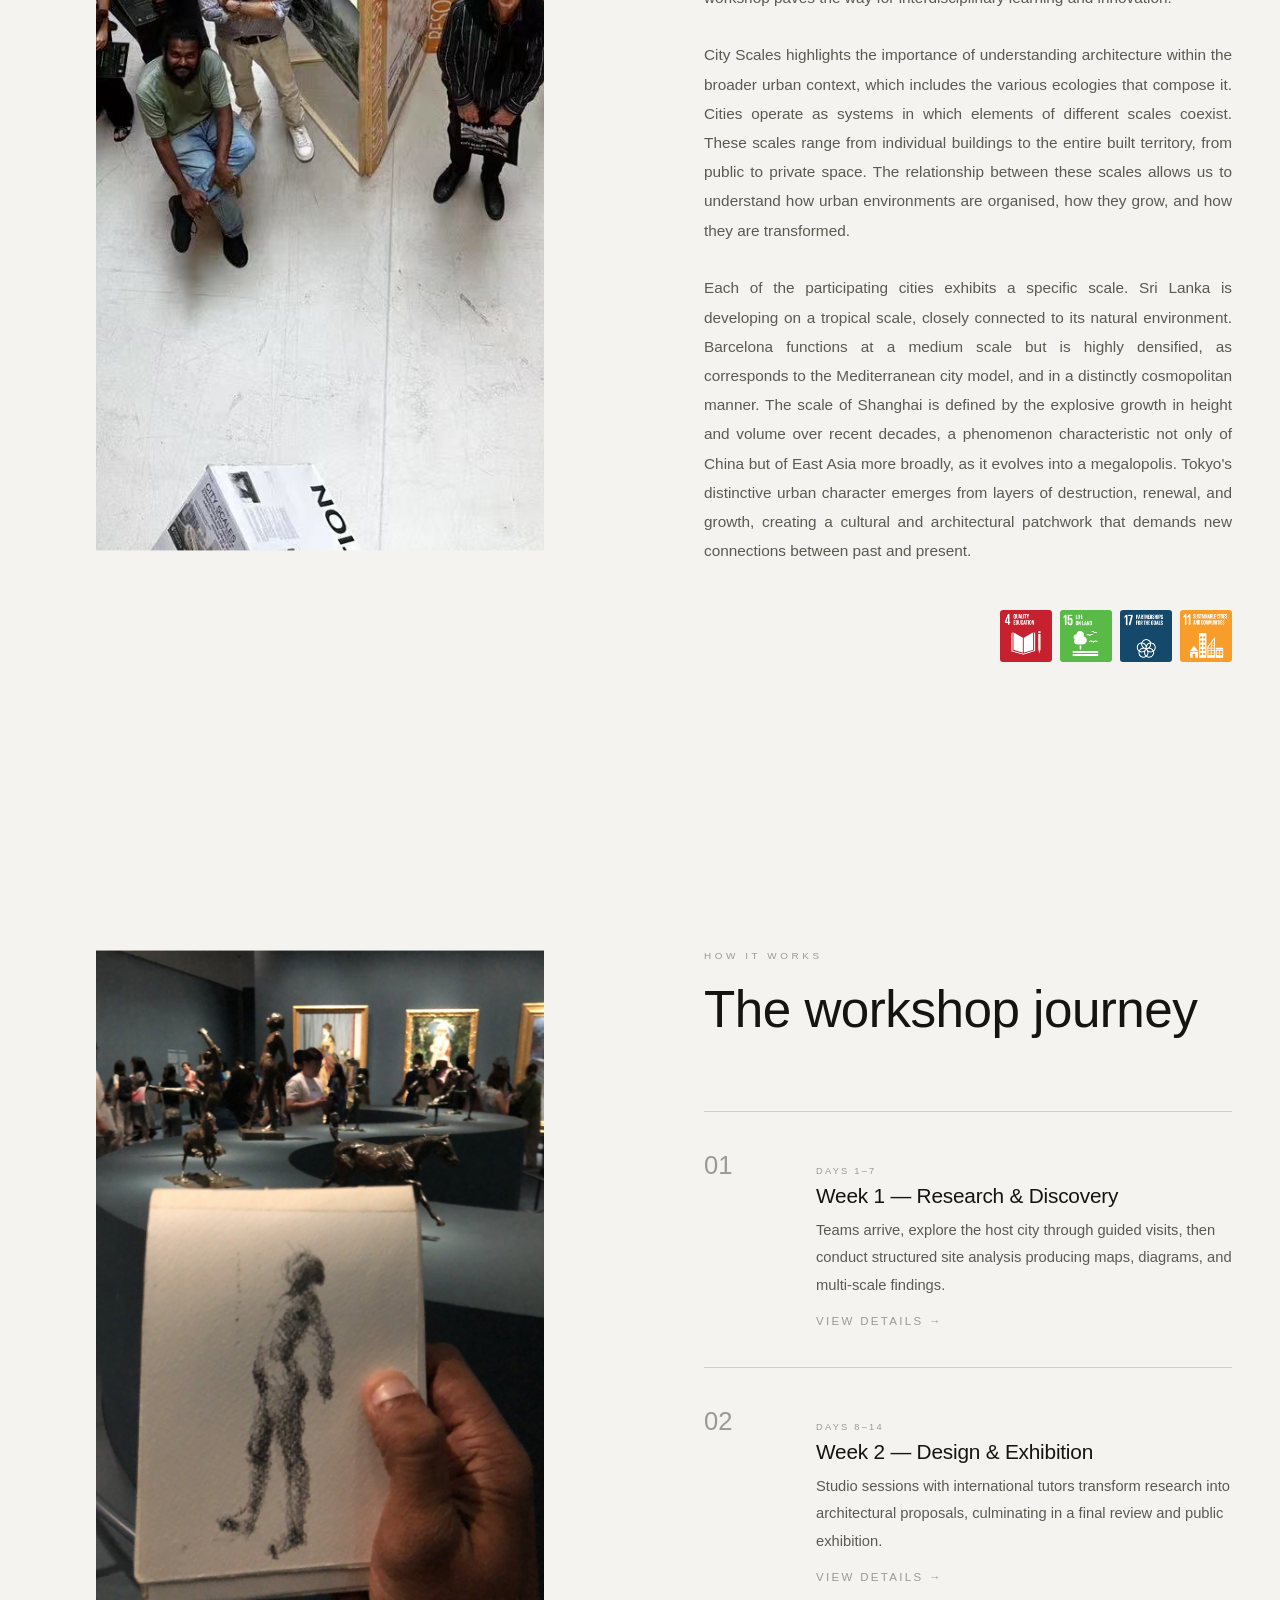
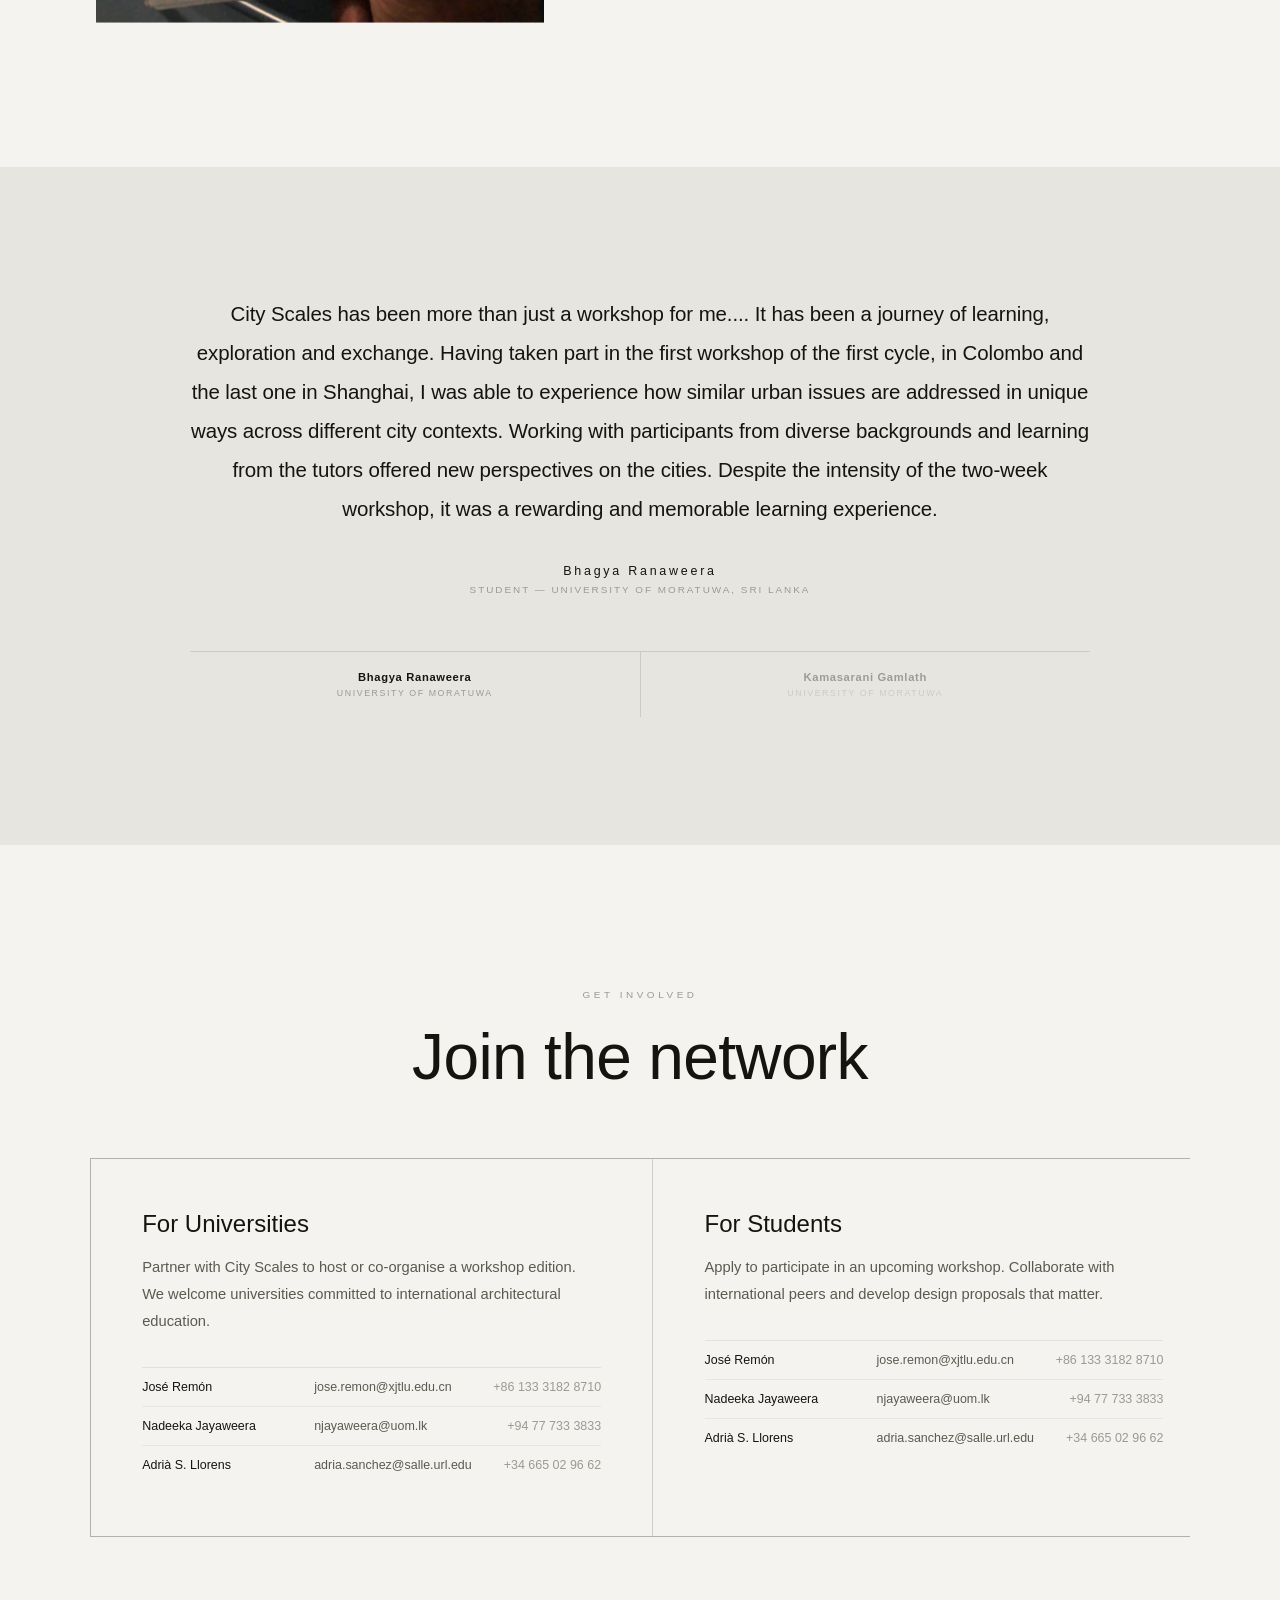
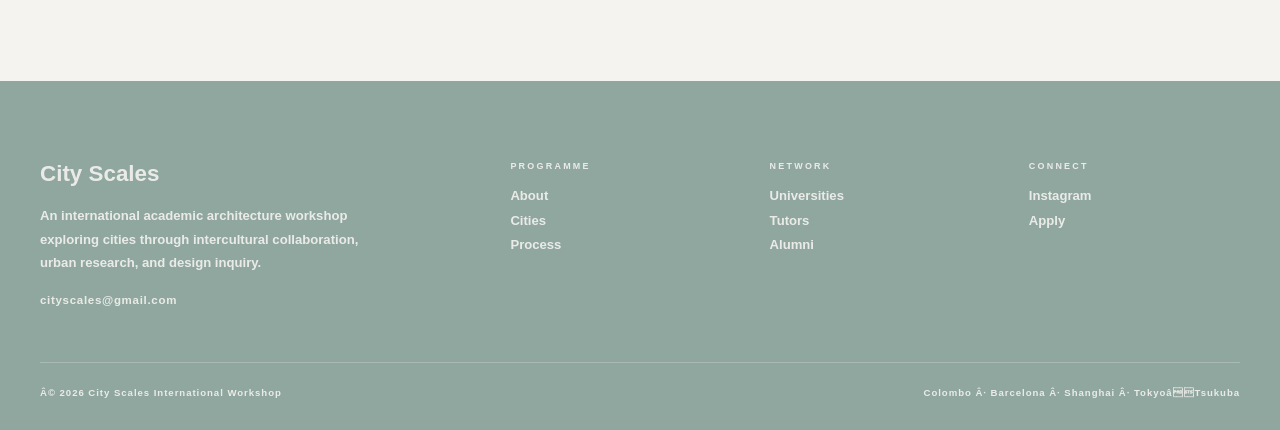
==== commit 915f0837: "changes" ====
--- a/index.html
+++ b/index.html
@@ -172,7 +172,7 @@
         <span style="font-family:Arial;font-weight:300;font-size:1.4rem;color:rgba(244,243,240,.45);">01</span>
         <div>
           <span style="font-family:Arial;font-weight:400;font-size:1.3rem;display:block;line-height:1.05;letter-spacing:-.01em;">Colombo</span>
-          <p data-editdesc="" style="font-size:.86rem;line-height:1.6;color:rgba(244,243,240,.88);font-weight:500;max-width:320px;margin-top:.6rem;max-height:0;overflow:hidden;opacity:0;transition:max-height .5s ease,opacity .5s ease,margin-top .5s ease;">Protecting the neighbourhood — adaptive reuse interventions to sustain the human scale in Pettah</p>
+          <p data-editdesc="" style="font-size:.86rem;line-height:1.6;color:rgba(244,243,240,.88);font-weight:500;max-width:320px;margin-top:.6rem;max-height:0;overflow:hidden;opacity:0;transition:max-height .5s ease,opacity .5s ease,margin-top .5s ease;">Protecting the neighbourhood through adaptive reuse interventions to sustain the human scale in Pettah</p>
         </div>
         <span style="font-size:.62rem;letter-spacing:.24em;text-transform:uppercase;color:rgba(244,243,240,.5);justify-self:end;">Sri Lanka</span>
         <div data-editthumb="" style="position:absolute;right:0;top:50%;width:220px;height:140px;transform:translateY(-50%) scale(.9);opacity:0;pointer-events:none;transition:opacity .35s ease,transform .35s ease;will-change:opacity,transform;z-index:3;overflow:hidden;"><img src="assets/img/colombo.jpg" alt="Colombo" style="width:100%;height:100%;object-fit:cover;"></div>
@@ -198,13 +198,13 @@
         <div data-editthumb="" style="position:absolute;right:0;top:50%;width:220px;height:140px;transform:translateY(-50%) scale(.9);opacity:0;pointer-events:none;transition:opacity .35s ease,transform .35s ease;will-change:opacity,transform;z-index:3;overflow:hidden;"><img src="assets/img/shanghai-one.jpeg" alt="Shanghai" style="width:100%;height:100%;object-fit:cover;"></div>
       </a>
 
-      <a href="cities.html#tokyo" data-editrow="" style="display:grid;grid-template-columns:90px 1fr auto;align-items:center;gap:2.5rem;padding:2.6rem 0;border-bottom:1px solid rgba(244,243,240,.14);text-decoration:none;color:inherit;position:relative;opacity:.55;">
+      <a href="cities.html#tokyo" data-editrow="" style="display:grid;grid-template-columns:90px 1fr auto;align-items:center;gap:2.5rem;padding:2.6rem 0;border-bottom:1px solid rgba(244,243,240,.14);text-decoration:none;color:inherit;position:relative;opacity:1;">
         <span style="font-family:Arial;font-weight:300;font-size:1.4rem;color:rgba(244,243,240,.45);">04</span>
         <div>
           <span style="font-family:Arial;font-weight:400;font-size:1.3rem;display:block;line-height:1.05;letter-spacing:-.01em;">Tokyo</span>
           <p data-editdesc="" style="font-size:.86rem;line-height:1.6;color:rgba(244,243,240,.88);font-weight:500;max-width:320px;margin-top:.6rem;max-height:0;overflow:hidden;opacity:0;transition:max-height .5s ease,opacity .5s ease,margin-top .5s ease;">The Tokyo workshop explored the relationship between Tokyo's ultra-modern patchwork metropolis and its surrounding suburban ecosystems.</p>
         </div>
-        <span style="font-size:.62rem;letter-spacing:.24em;text-transform:uppercase;color:rgba(244,243,240,.5);justify-self:end;">Japan · July 09 - 22, 2026</span>
+        <span style="font-size:.62rem;letter-spacing:.24em;text-transform:uppercase;color:rgba(244,243,240,.5);justify-self:end;">Japan</span>
         <div data-editthumb="" style="position:absolute;right:0;top:50%;width:220px;height:140px;transform:translateY(-50%) scale(.9);opacity:0;pointer-events:none;transition:opacity .35s ease,transform .35s ease;will-change:opacity,transform;z-index:3;overflow:hidden;"><img src="assets/img/home-tokyo.jpeg" alt="Tokyo" style="width:100%;height:100%;object-fit:cover;"></div>
       </a>
 
@@ -266,12 +266,12 @@
   <!-- content right -->
   <div style="padding:9rem 3rem 9rem 4rem;">
     <span data-reveal="" style="font-size:.62rem;letter-spacing:.36em;text-transform:uppercase;color:#9b9a92;display:block;margin-bottom:2.4rem;">About the Initiative</span>
-    <p data-reveal="" style="font-family:Arial;font-weight:300;font-size:clamp(1.2rem,2.4vw,2rem);line-height:1.4;letter-spacing:-.01em;color:#15140f;">In today's interconnected world, architecture transcends cultural and geographical boundaries, embracing diversity, global perspectives, and adaptability to meet the multifaceted demands of contemporary society.</p>
+    <p data-reveal="" style="font-family:Arial;font-weight:300;font-size:clamp(1.2rem,2.4vw,2rem);line-height:1.4;letter-spacing:-.01em;color:#15140f;text-align:justify;">In today's interconnected world, architecture transcends cultural and geographical boundaries, embracing diversity, global perspectives, and adaptability to meet the multifaceted demands of contemporary society.</p>
     <div style="margin-top:3rem;">
-      <p data-reveal="" style="font-size:.96rem;line-height:1.9;color:#5b5a50;">The International Architecture Workshop: City Scales is a pioneering initiative that embodies this shift. It was initially a collaborative effort between Xi'an Jiaotong-Liverpool University (XJTLU) in China, La Salle Campus Barcelona – Universitat Ramon Llull in Spain, and the University of Moratuwa in Sri Lanka. The workshop has now expanded to University of Tsukuba, Japan and Universidad San Sebastián, Patagonia, Chile.</p>
-      <p data-reveal="" style="font-size:.96rem;line-height:1.9;color:#5b5a50;margin-top:1.8rem;">Bringing together students and faculty from distinguished institutions around the world, this workshop creates a dynamic environment for the exchange of architectural ideas and practices. It encourages participants to engage in meaningful dialogue, learn from diverse cultural perspectives, and explore new approaches to design through collaborative inquiry and discussion. Through hands-on projects, research initiatives, and vibrant discussions, the workshop paves the way for interdisciplinary learning and innovation.</p>
-<p data-reveal="" style="font-size:.96rem;line-height:1.9;color:#5b5a50;margin-top:1.8rem;">City Scales highlights the importance of understanding architecture within the broader urban context, which includes the various ecologies that compose it. Cities operate as systems in which elements of different scales coexist. These scales range from individual buildings to the entire built territory, from public to private space. The relationship between these scales allows us to understand how urban environments are organised, how they grow, and how they are transformed.</p>
-      <p data-reveal="" style="font-size:.96rem;line-height:1.9;color:#5b5a50;margin-top:1.8rem;">Each of the participating cities exhibits a specific scale. Sri Lanka is developing on a tropical scale, closely connected to its natural environment. Barcelona functions at a medium scale but is highly densified, as corresponds to the Mediterranean city model, and in a distinctly cosmopolitan manner. The scale of Shanghai is defined by the explosive growth in height and volume over recent decades, a phenomenon characteristic not only of China but of East Asia more broadly, as it evolves into a megalopolis. Tokyo's distinctive urban character emerges from layers of destruction, renewal, and growth, creating a cultural and architectural patchwork that demands new connections between past and present.</p>
+      <p data-reveal="" style="font-size:.96rem;line-height:1.9;color:#5b5a50;text-align:justify;">The International Architecture Workshop: City Scales is a pioneering initiative that embodies this shift. It was initially a collaborative effort between Xi'an Jiaotong-Liverpool University (XJTLU) in China, La Salle Campus Barcelona – Universitat Ramon Llull in Spain, and the University of Moratuwa in Sri Lanka. The workshop has now expanded to University of Tsukuba, Japan and Universidad San Sebastián, Patagonia, Chile.</p>
+      <p data-reveal="" style="font-size:.96rem;line-height:1.9;color:#5b5a50;margin-top:1.8rem;text-align:justify;">Bringing together students and faculty from distinguished institutions around the world, this workshop creates a dynamic environment for the exchange of architectural ideas and practices. It encourages participants to engage in meaningful dialogue, learn from diverse cultural perspectives, and explore new approaches to design through collaborative inquiry and discussion. Through hands-on projects, research initiatives, and vibrant discussions, the workshop paves the way for interdisciplinary learning and innovation.</p>
+<p data-reveal="" style="font-size:.96rem;line-height:1.9;color:#5b5a50;margin-top:1.8rem;text-align:justify;">City Scales highlights the importance of understanding architecture within the broader urban context, which includes the various ecologies that compose it. Cities operate as systems in which elements of different scales coexist. These scales range from individual buildings to the entire built territory, from public to private space. The relationship between these scales allows us to understand how urban environments are organised, how they grow, and how they are transformed.</p>
+      <p data-reveal="" style="font-size:.96rem;line-height:1.9;color:#5b5a50;margin-top:1.8rem;text-align:justify;">Each of the participating cities exhibits a specific scale. Sri Lanka is developing on a tropical scale, closely connected to its natural environment. Barcelona functions at a medium scale but is highly densified, as corresponds to the Mediterranean city model, and in a distinctly cosmopolitan manner. The scale of Shanghai is defined by the explosive growth in height and volume over recent decades, a phenomenon characteristic not only of China but of East Asia more broadly, as it evolves into a megalopolis. Tokyo's distinctive urban character emerges from layers of destruction, renewal, and growth, creating a cultural and architectural patchwork that demands new connections between past and present.</p>
       <div data-reveal style="display:flex;align-items:center;gap:.5rem;flex-wrap:wrap;margin-top:2.8rem;justify-content:flex-end;">
         <img src="assets/img/sdg-one.jpg" alt="SDG 1" style="width:52px;height:52px;object-fit:cover;border-radius:3px;">
         <img src="assets/img/sdg-two.jpg" alt="SDG 2" style="width:52px;height:52px;object-fit:cover;border-radius:3px;">
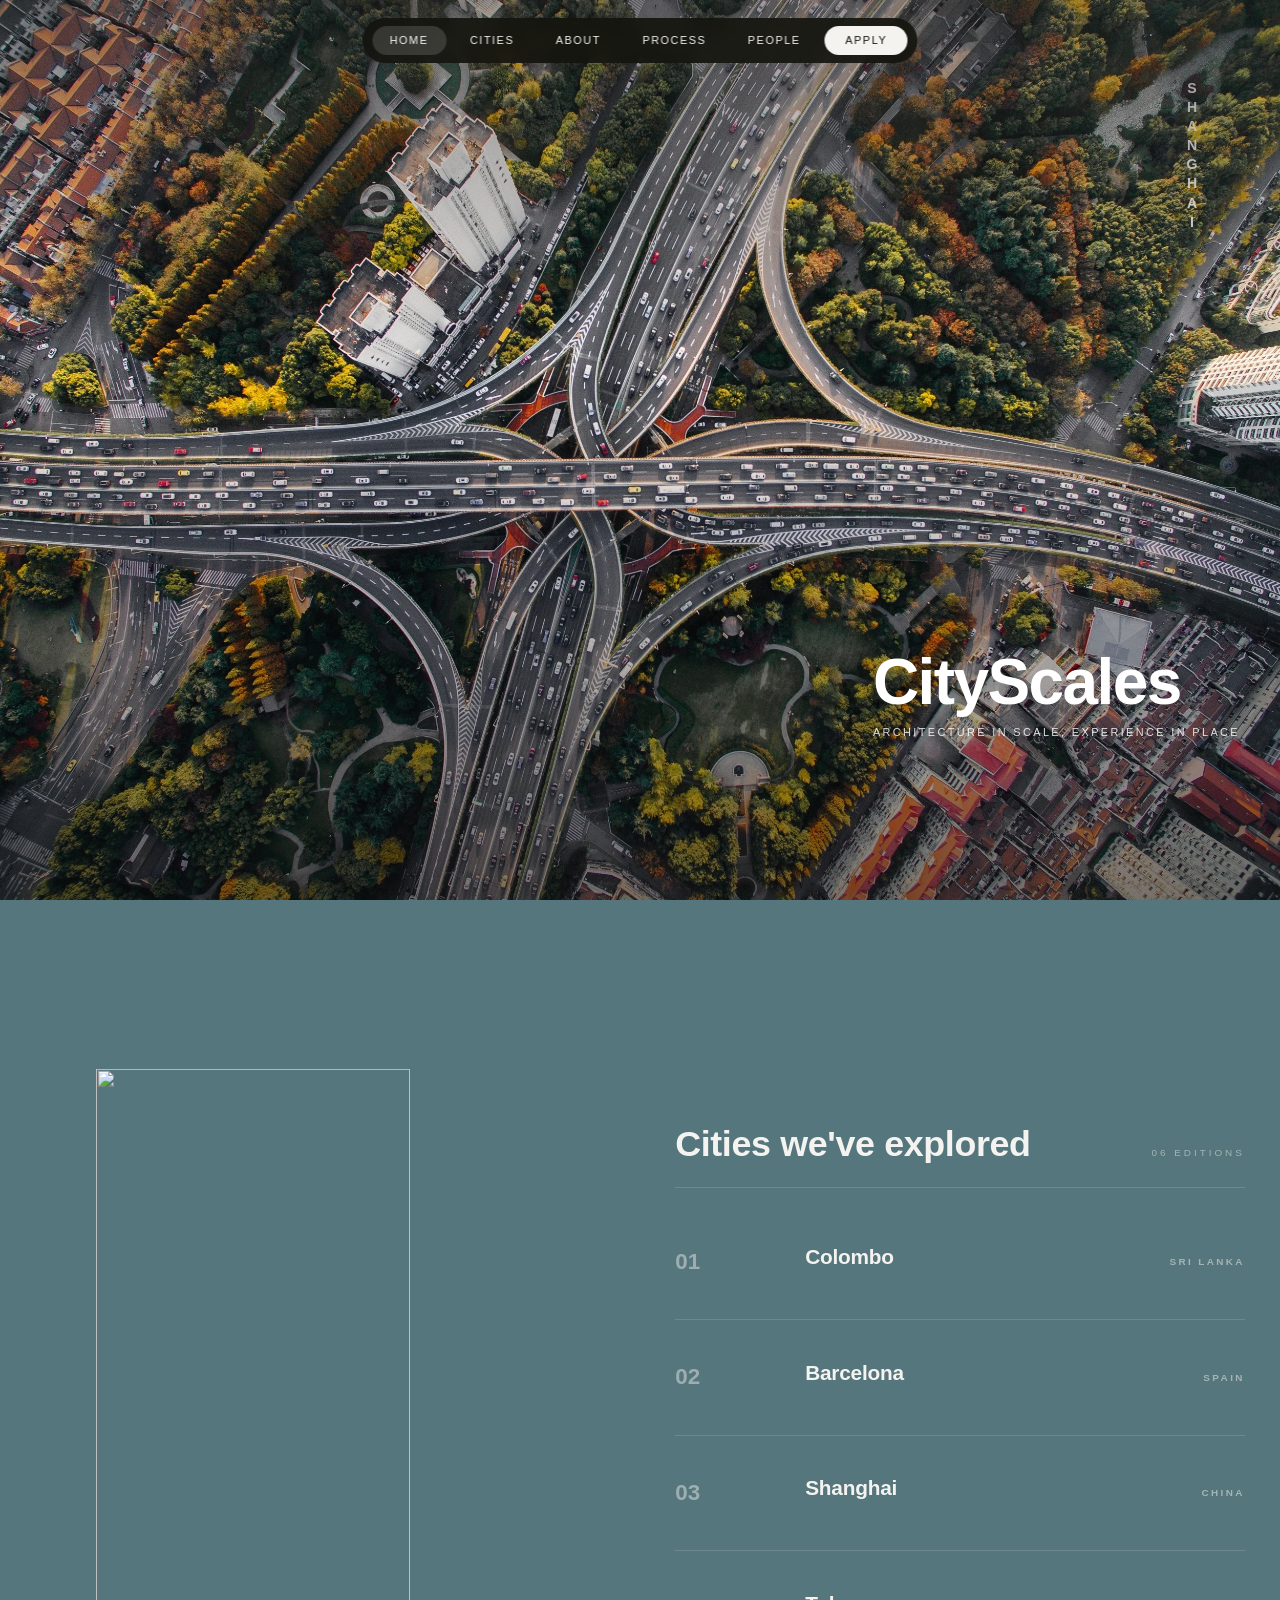
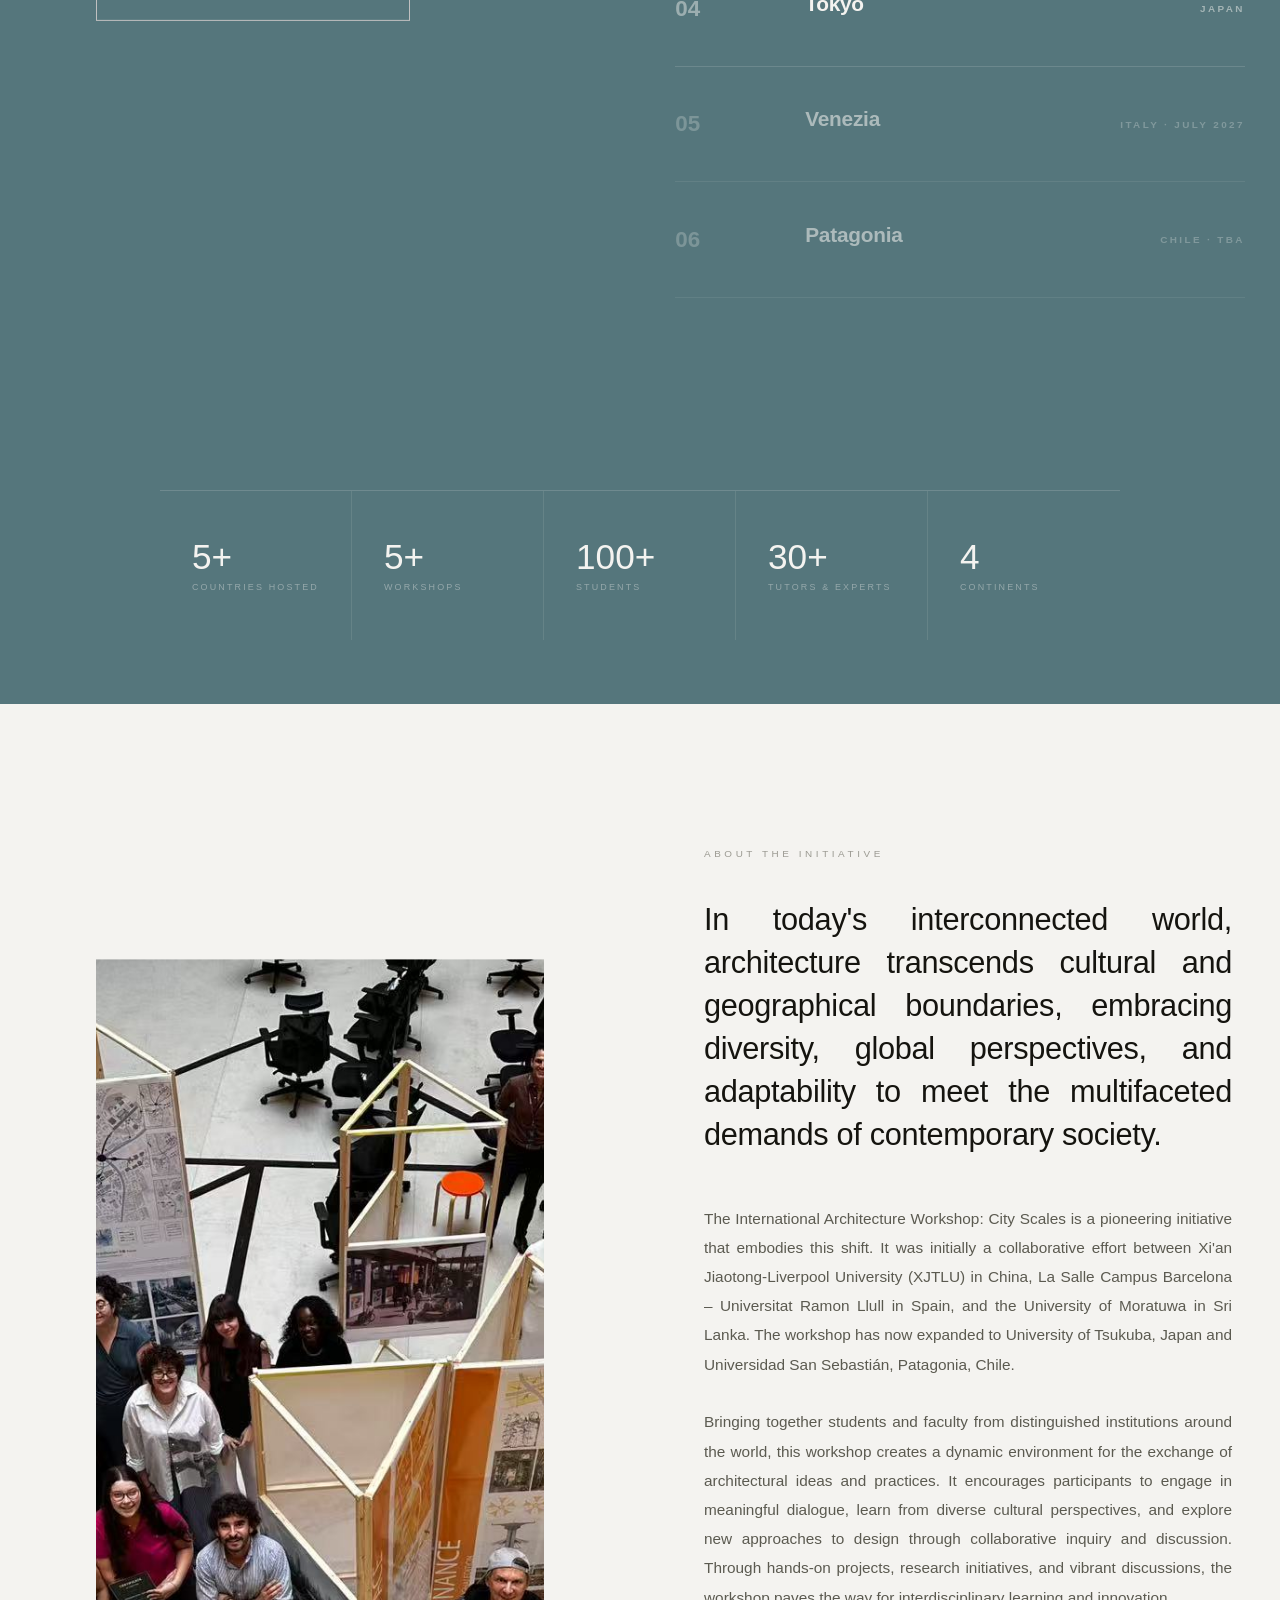
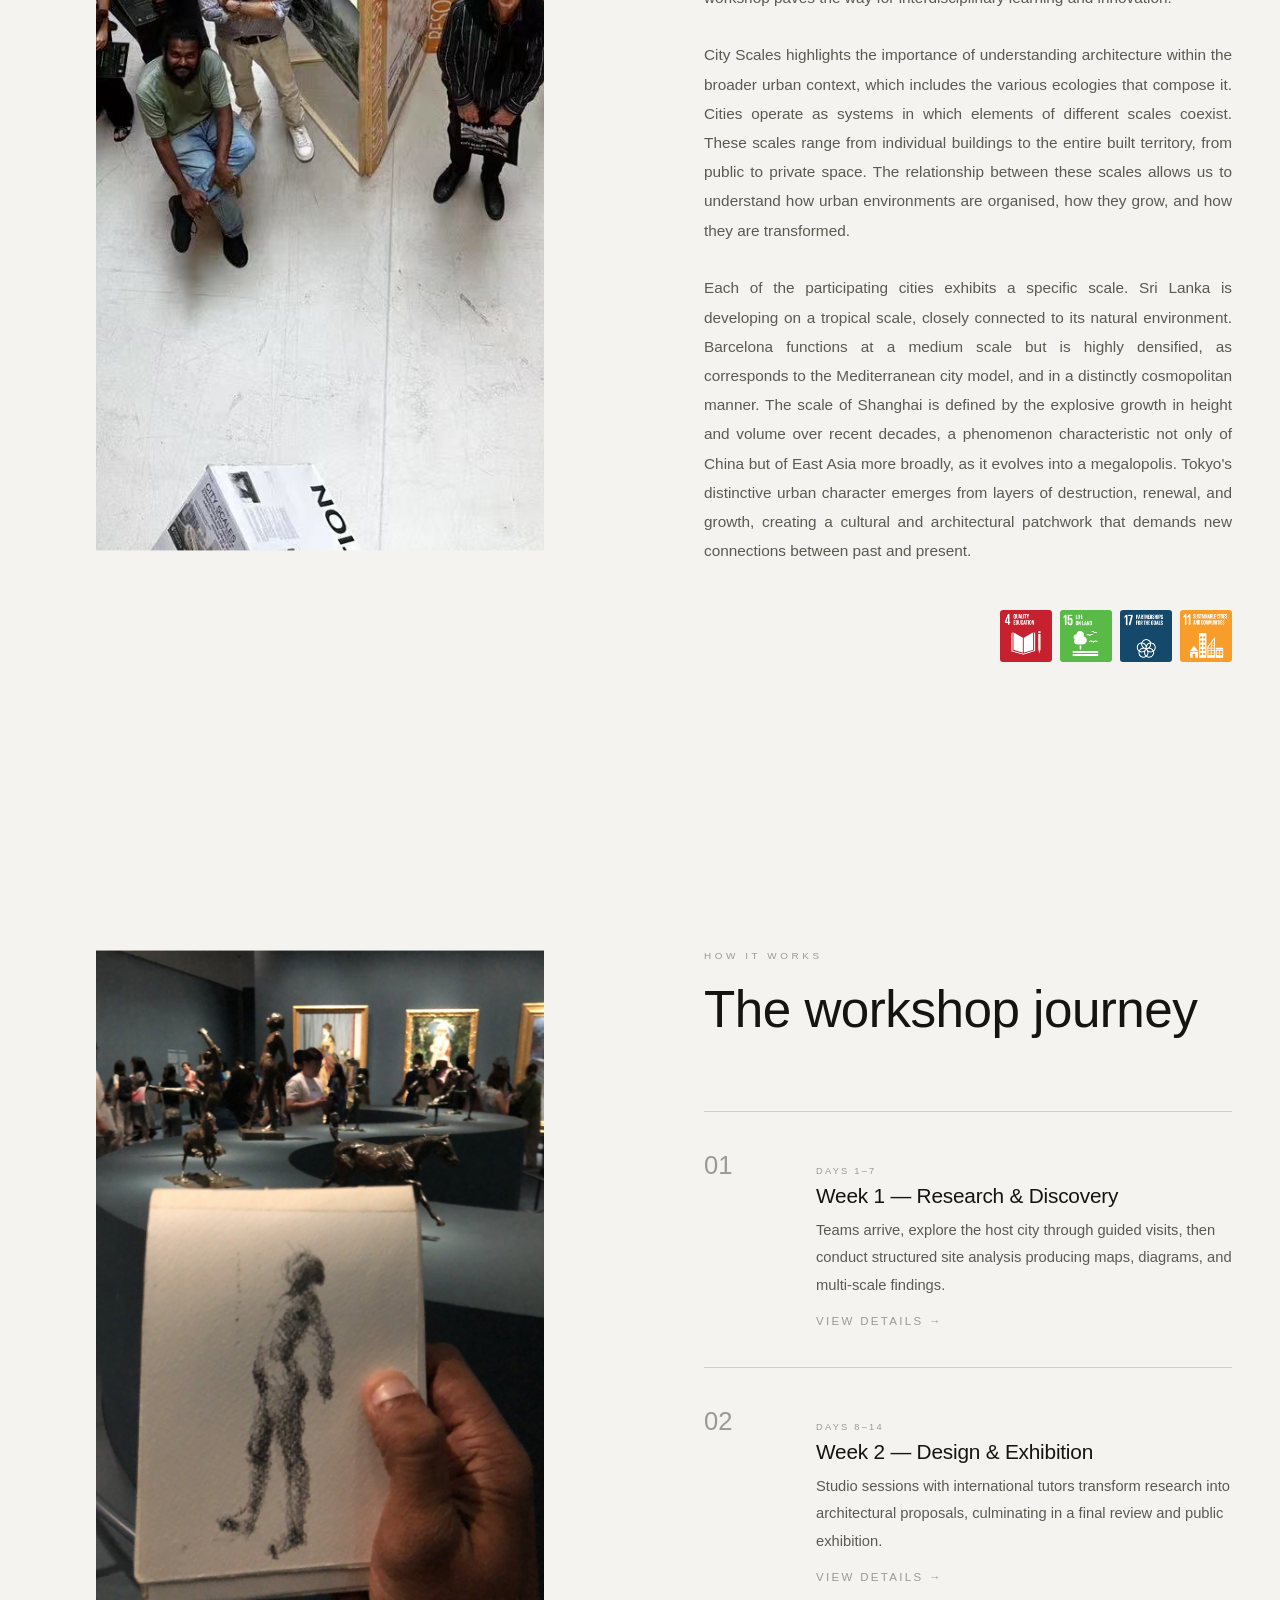
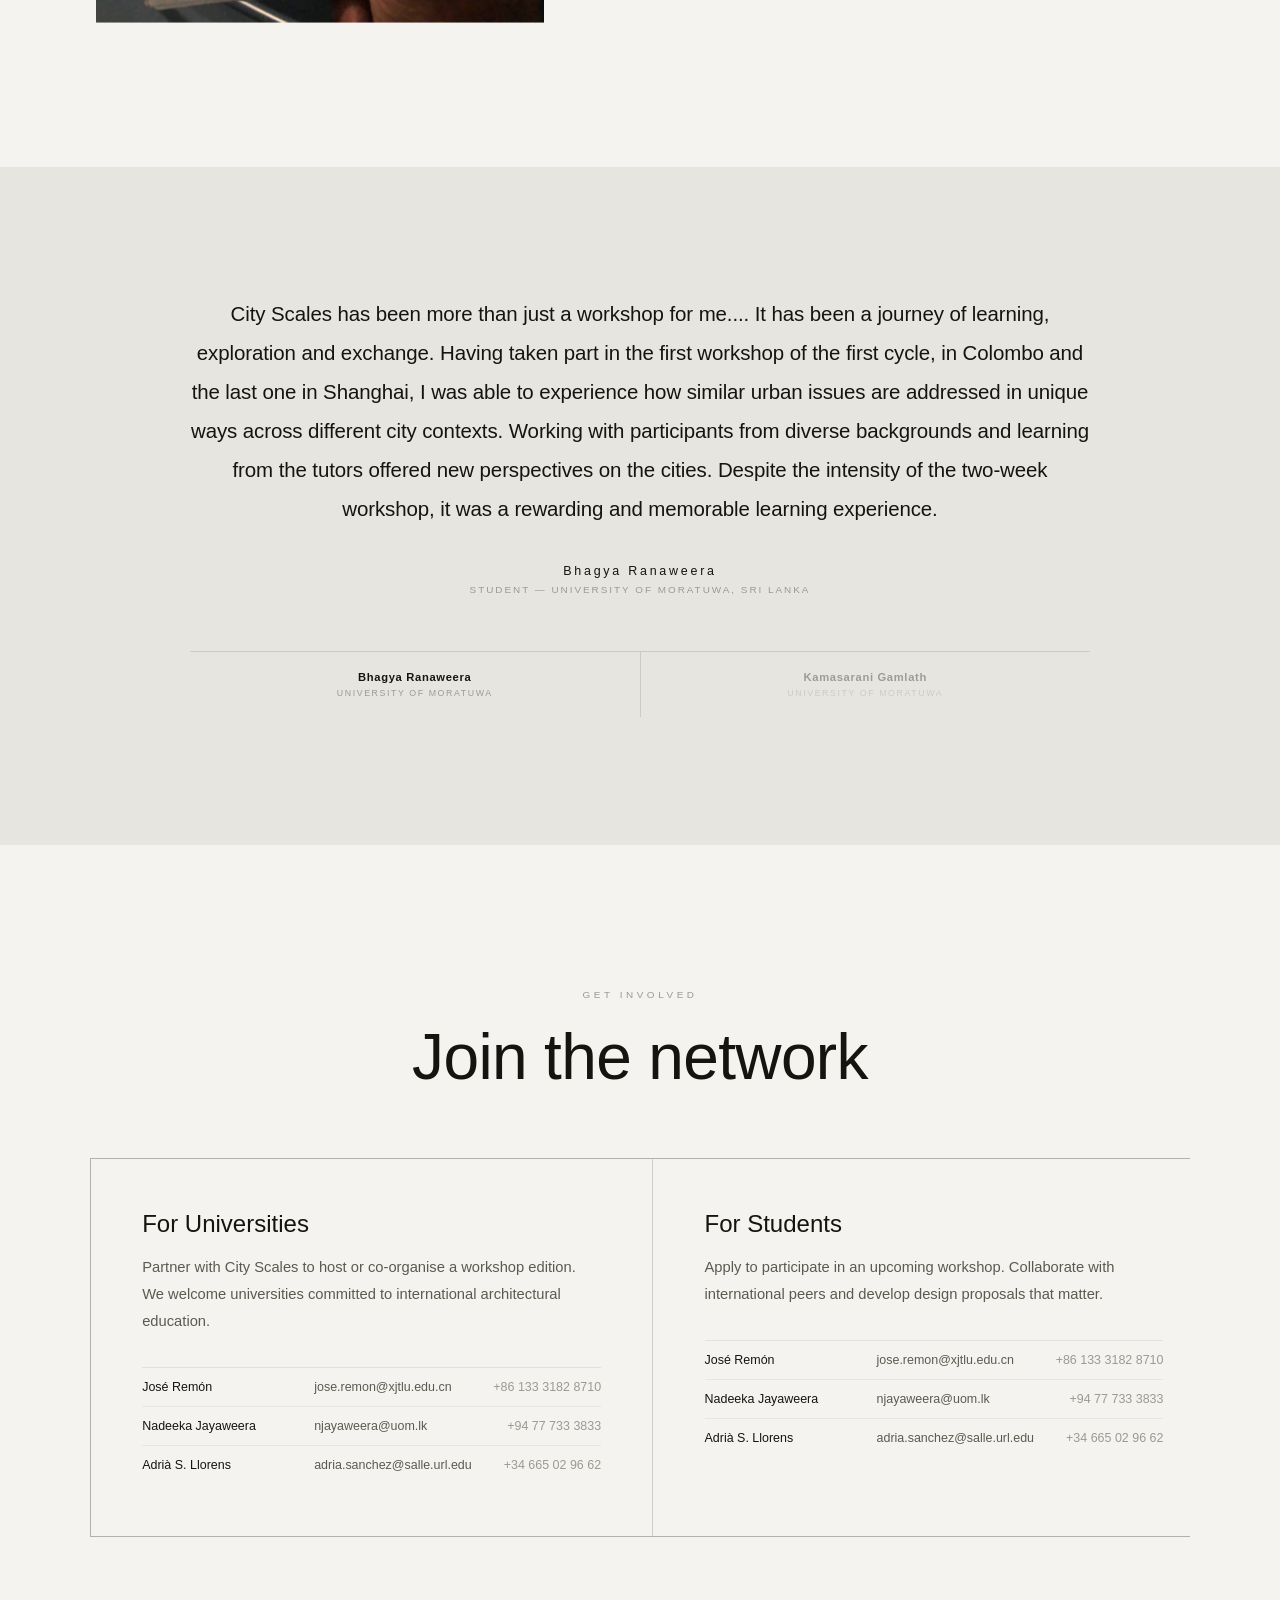
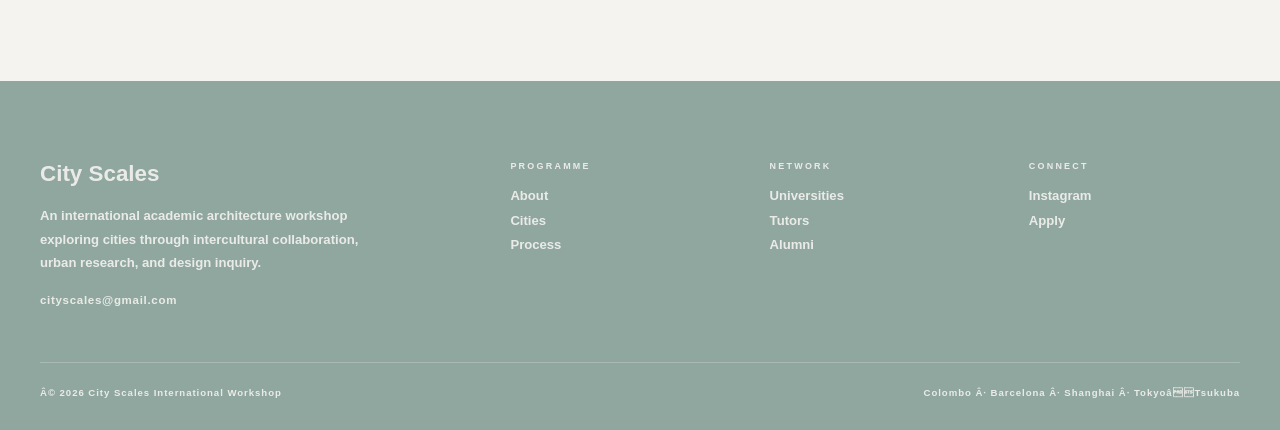
==== commit 2d676436: "changes" ====
--- a/index.html
+++ b/index.html
@@ -132,12 +132,12 @@
     <div style="position:absolute;right:5rem;top:5rem;z-index:3;writing-mode:vertical-rl;text-orientation:upright;font-family:Arial;font-weight:900;font-size:clamp(.75rem,1.1vw,1rem);letter-spacing:.22em;color:rgba(255,255,255,.88);text-transform:uppercase;">TOKYO</div>
   </div>
   <div class="hero-slide" style="position:absolute;inset:0;opacity:0;transition:opacity 1.4s ease;z-index:0;">
+    <img src="assets/img/venezia.png" alt="" style="width:100%;height:100%;object-fit:cover;">
+    <div style="position:absolute;right:5rem;top:5rem;z-index:3;writing-mode:vertical-rl;text-orientation:upright;font-family:Arial;font-weight:900;font-size:clamp(.75rem,1.1vw,1rem);letter-spacing:.22em;color:rgba(255,255,255,.88);text-transform:uppercase;">VENEZIA</div>
+  </div>
+  <div class="hero-slide" style="position:absolute;inset:0;opacity:0;transition:opacity 1.4s ease;z-index:0;">
     <img src="assets/img/patagonia-neww.png" alt="" style="width:100%;height:100%;object-fit:cover;">
     <div style="position:absolute;right:5rem;top:5rem;z-index:3;writing-mode:vertical-rl;text-orientation:upright;font-family:Arial;font-weight:900;font-size:clamp(.75rem,1.1vw,1rem);letter-spacing:.22em;color:rgba(255,255,255,.88);text-transform:uppercase;">PATAGONIA</div>
-  </div>
-  <div class="hero-slide" style="position:absolute;inset:0;opacity:0;transition:opacity 1.4s ease;z-index:0;">
-    <img src="assets/img/venezia.png" alt="" style="width:100%;height:100%;object-fit:cover;">
-    <div style="position:absolute;right:5rem;top:5rem;z-index:3;writing-mode:vertical-rl;text-orientation:upright;font-family:Arial;font-weight:900;font-size:clamp(.75rem,1.1vw,1rem);letter-spacing:.22em;color:rgba(255,255,255,.88);text-transform:uppercase;">VENEZIA</div>
   </div>
   <div style="position:absolute;inset:0;background:linear-gradient(180deg,rgba(10,10,10,.38) 0%,rgba(10,10,10,0) 40%,rgba(10,10,10,.55) 100%);z-index:1;"></div>
   <div style="position:absolute;bottom:18%;right:2.5rem;z-index:2;text-align:left;display:inline-block;">
@@ -208,22 +208,22 @@
         <div data-editthumb="" style="position:absolute;right:0;top:50%;width:220px;height:140px;transform:translateY(-50%) scale(.9);opacity:0;pointer-events:none;transition:opacity .35s ease,transform .35s ease;will-change:opacity,transform;z-index:3;overflow:hidden;"><img src="assets/img/home-tokyo.jpeg" alt="Tokyo" style="width:100%;height:100%;object-fit:cover;"></div>
       </a>
 
+      <a href="cities.html#venezia" data-editrow="" style="display:grid;grid-template-columns:90px 1fr auto;align-items:center;gap:2.5rem;padding:2.6rem 0;border-bottom:1px solid rgba(244,243,240,.14);text-decoration:none;color:inherit;position:relative;opacity:.55;">
+        <span style="font-family:Arial;font-weight:300;font-size:1.4rem;color:rgba(244,243,240,.45);">05</span>
+        <div>
+          <span style="font-family:Arial;font-weight:400;font-size:1.3rem;display:block;line-height:1.05;letter-spacing:-.01em;">Venezia</span>
+          <p data-editdesc="" style="font-size:.86rem;line-height:1.6;color:rgba(244,243,240,.88);font-weight:500;max-width:320px;margin-top:.6rem;max-height:0;overflow:hidden;opacity:0;transition:max-height .5s ease,opacity .5s ease,margin-top .5s ease;">Next edition. Water, infrastructure, and the urban condition of one of the world's most extraordinary cities.</p>
+        </div>
+        <span style="font-size:.62rem;letter-spacing:.24em;text-transform:uppercase;color:rgba(244,243,240,.5);justify-self:end;">Italy · July 2027</span>
+      </a>
+
       <a href="cities.html#patagonia" data-editrow="" style="display:grid;grid-template-columns:90px 1fr auto;align-items:center;gap:2.5rem;padding:2.6rem 0;border-bottom:1px solid rgba(244,243,240,.14);text-decoration:none;color:inherit;position:relative;opacity:.55;">
-        <span style="font-family:Arial;font-weight:300;font-size:1.4rem;color:rgba(244,243,240,.45);">05</span>
+        <span style="font-family:Arial;font-weight:300;font-size:1.4rem;color:rgba(244,243,240,.45);">06</span>
         <div>
           <span style="font-family:Arial;font-weight:400;font-size:1.3rem;display:block;line-height:1.05;letter-spacing:-.01em;">Patagonia</span>
           <p data-editdesc="" style="font-size:.86rem;line-height:1.6;color:rgba(244,243,240,.88);font-weight:500;max-width:320px;margin-top:.6rem;max-height:0;overflow:hidden;opacity:0;transition:max-height .5s ease,opacity .5s ease,margin-top .5s ease;">Green infrastructure within diverse urban scales across the globe</p>
         </div>
-        <span style="font-size:.62rem;letter-spacing:.24em;text-transform:uppercase;color:rgba(244,243,240,.5);justify-self:end;">Chile · January 2027</span>
-      </a>
-
-      <a href="cities.html#venezia" data-editrow="" style="display:grid;grid-template-columns:90px 1fr auto;align-items:center;gap:2.5rem;padding:2.6rem 0;border-bottom:1px solid rgba(244,243,240,.14);text-decoration:none;color:inherit;position:relative;opacity:.55;">
-        <span style="font-family:Arial;font-weight:300;font-size:1.4rem;color:rgba(244,243,240,.45);">06</span>
-        <div>
-          <span style="font-family:Arial;font-weight:400;font-size:1.3rem;display:block;line-height:1.05;letter-spacing:-.01em;">Venezia</span>
-          <p data-editdesc="" style="font-size:.86rem;line-height:1.6;color:rgba(244,243,240,.88);font-weight:500;max-width:320px;margin-top:.6rem;max-height:0;overflow:hidden;opacity:0;transition:max-height .5s ease,opacity .5s ease,margin-top .5s ease;">Next edition. Water, infrastructure, and the urban condition of one of the world's most extraordinary cities.</p>
-        </div>
-        <span style="font-size:.62rem;letter-spacing:.24em;text-transform:uppercase;color:rgba(244,243,240,.5);justify-self:end;">Italy · July 2027</span>
+        <span style="font-size:.62rem;letter-spacing:.24em;text-transform:uppercase;color:rgba(244,243,240,.5);justify-self:end;">Chile · TBA</span>
       </a>
 
   </div>
